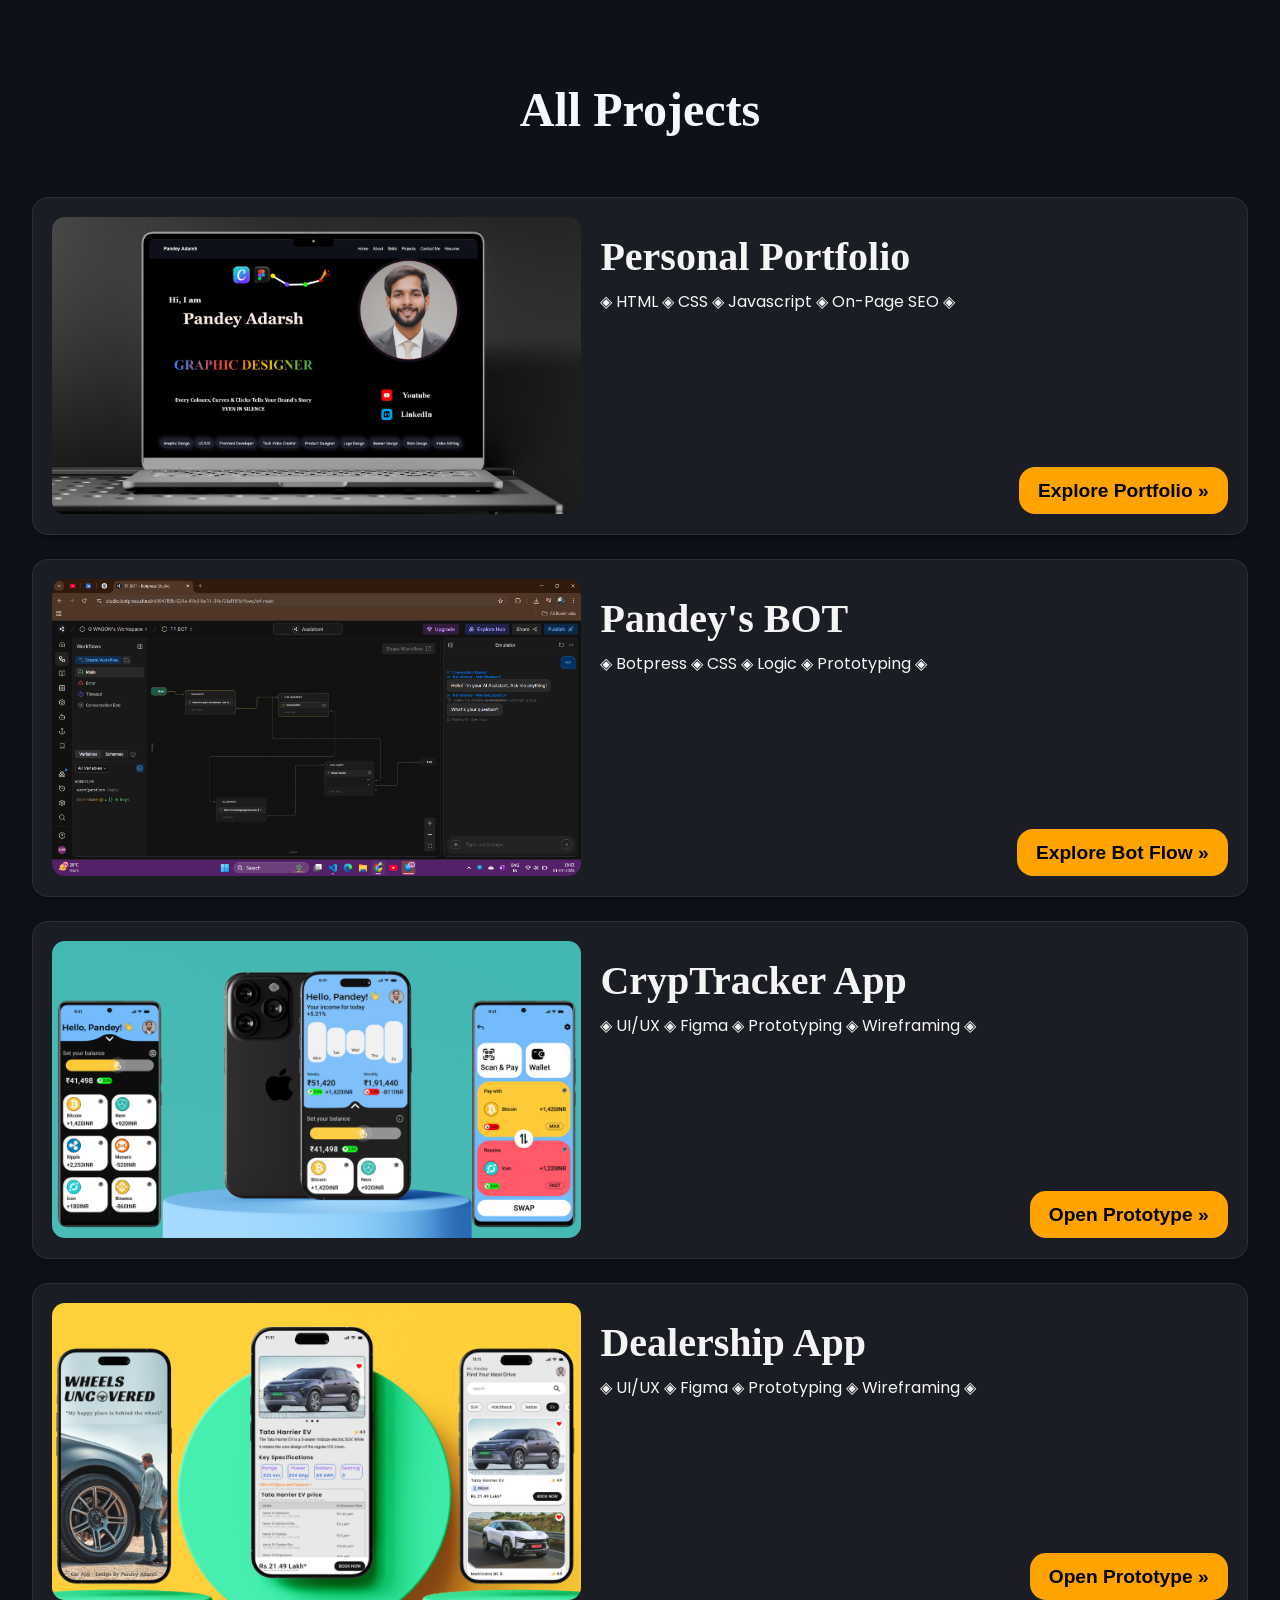
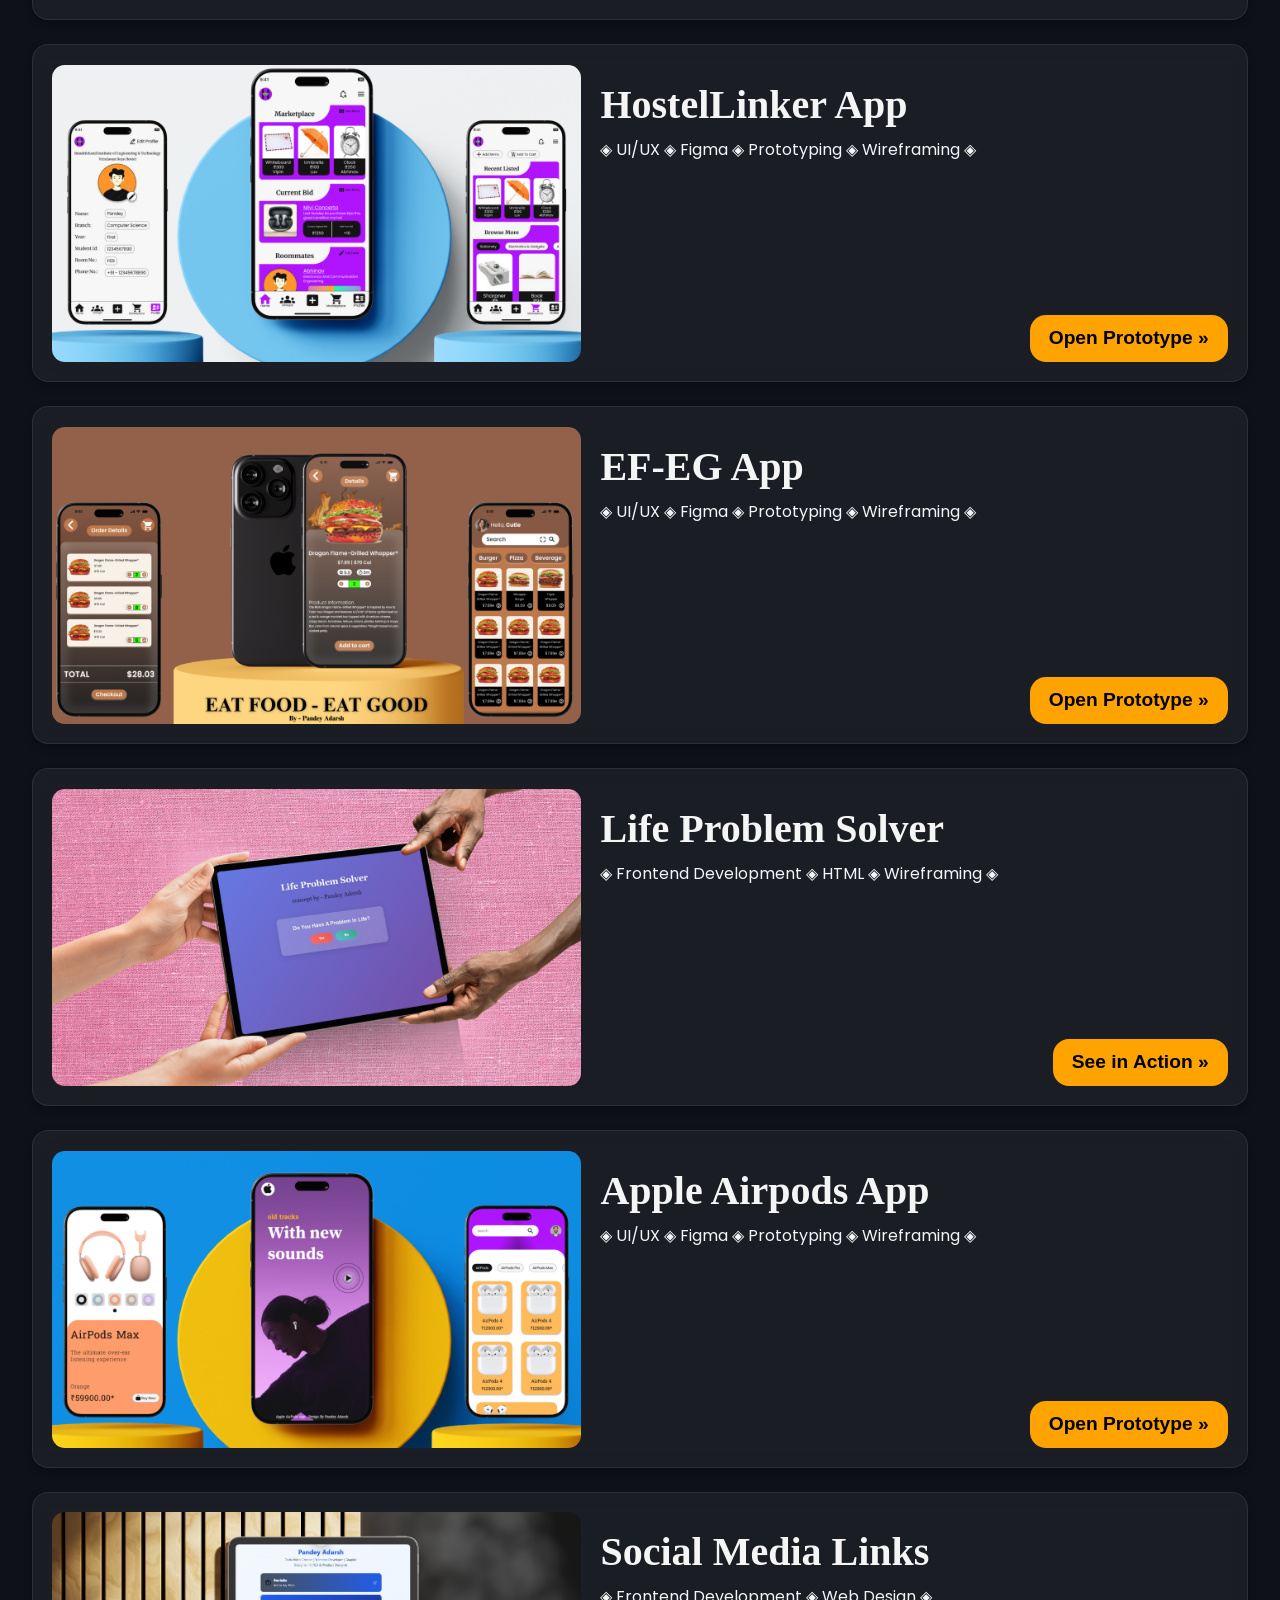
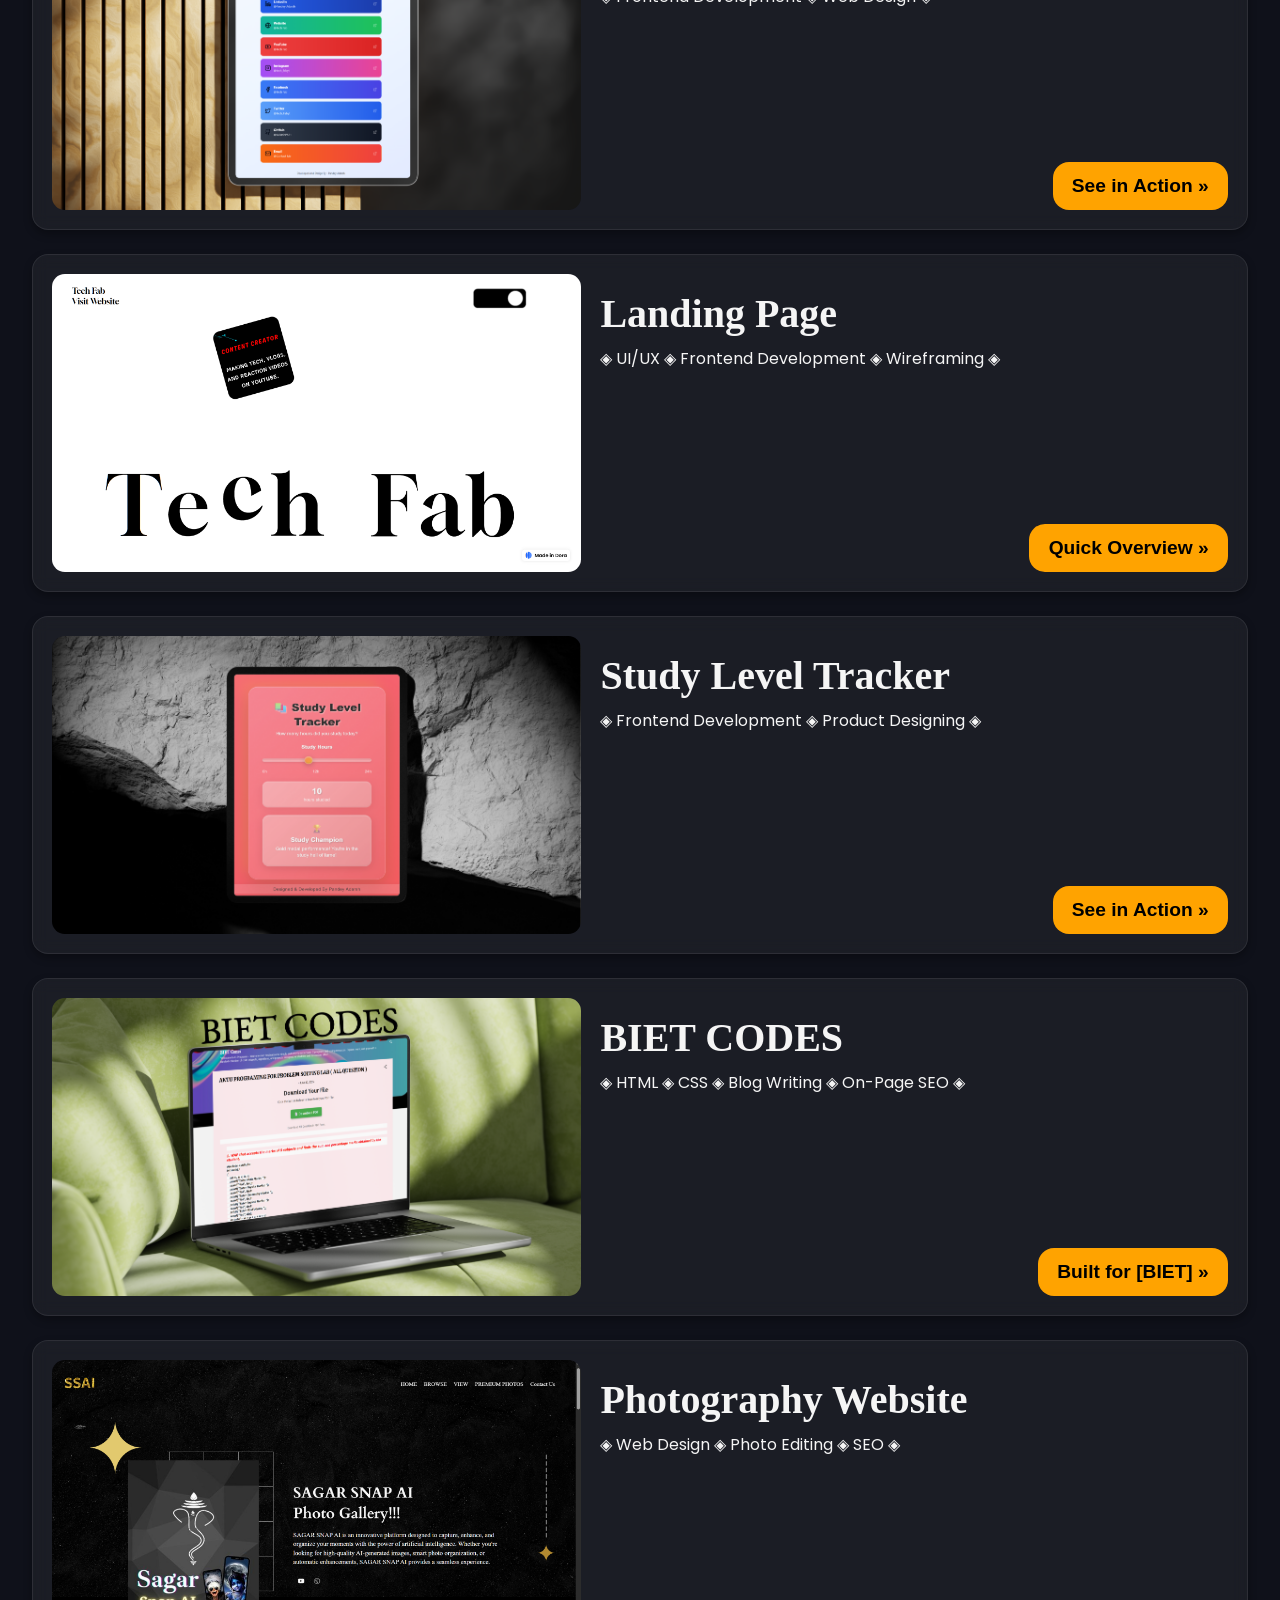
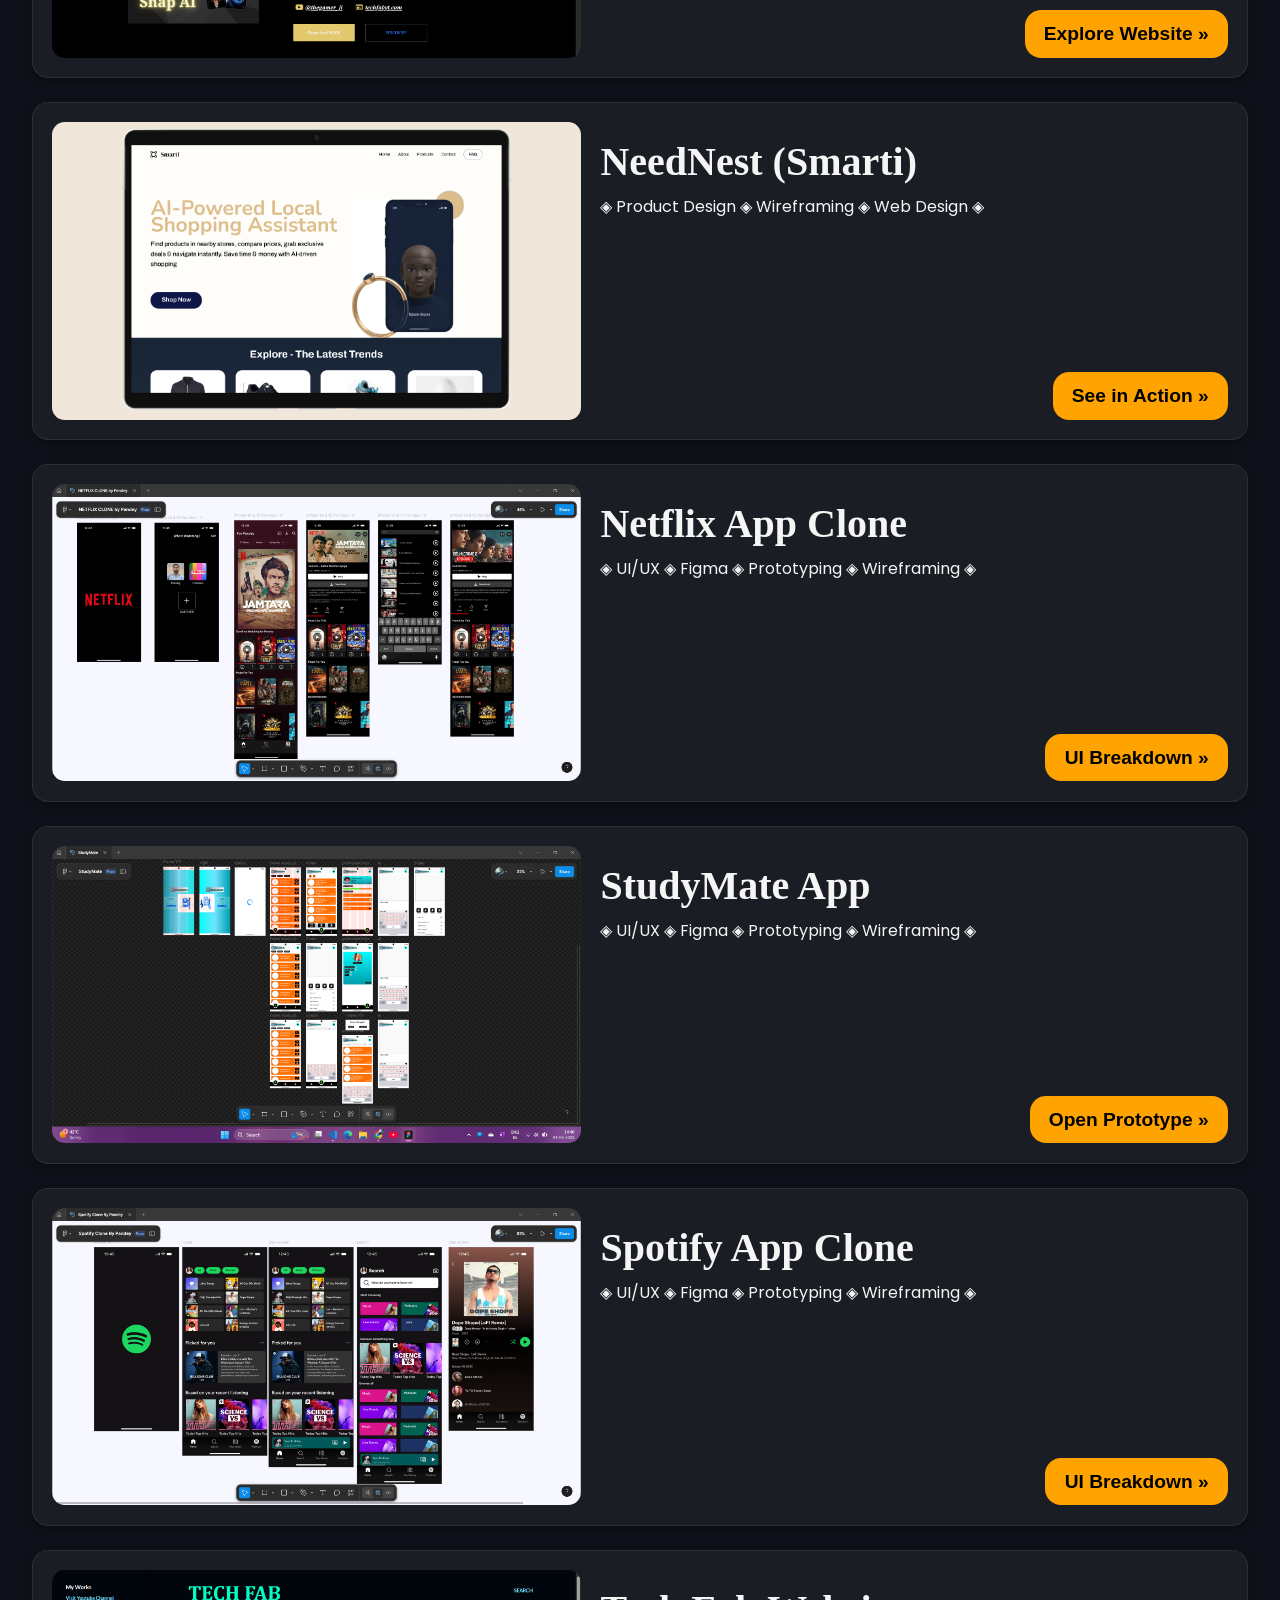
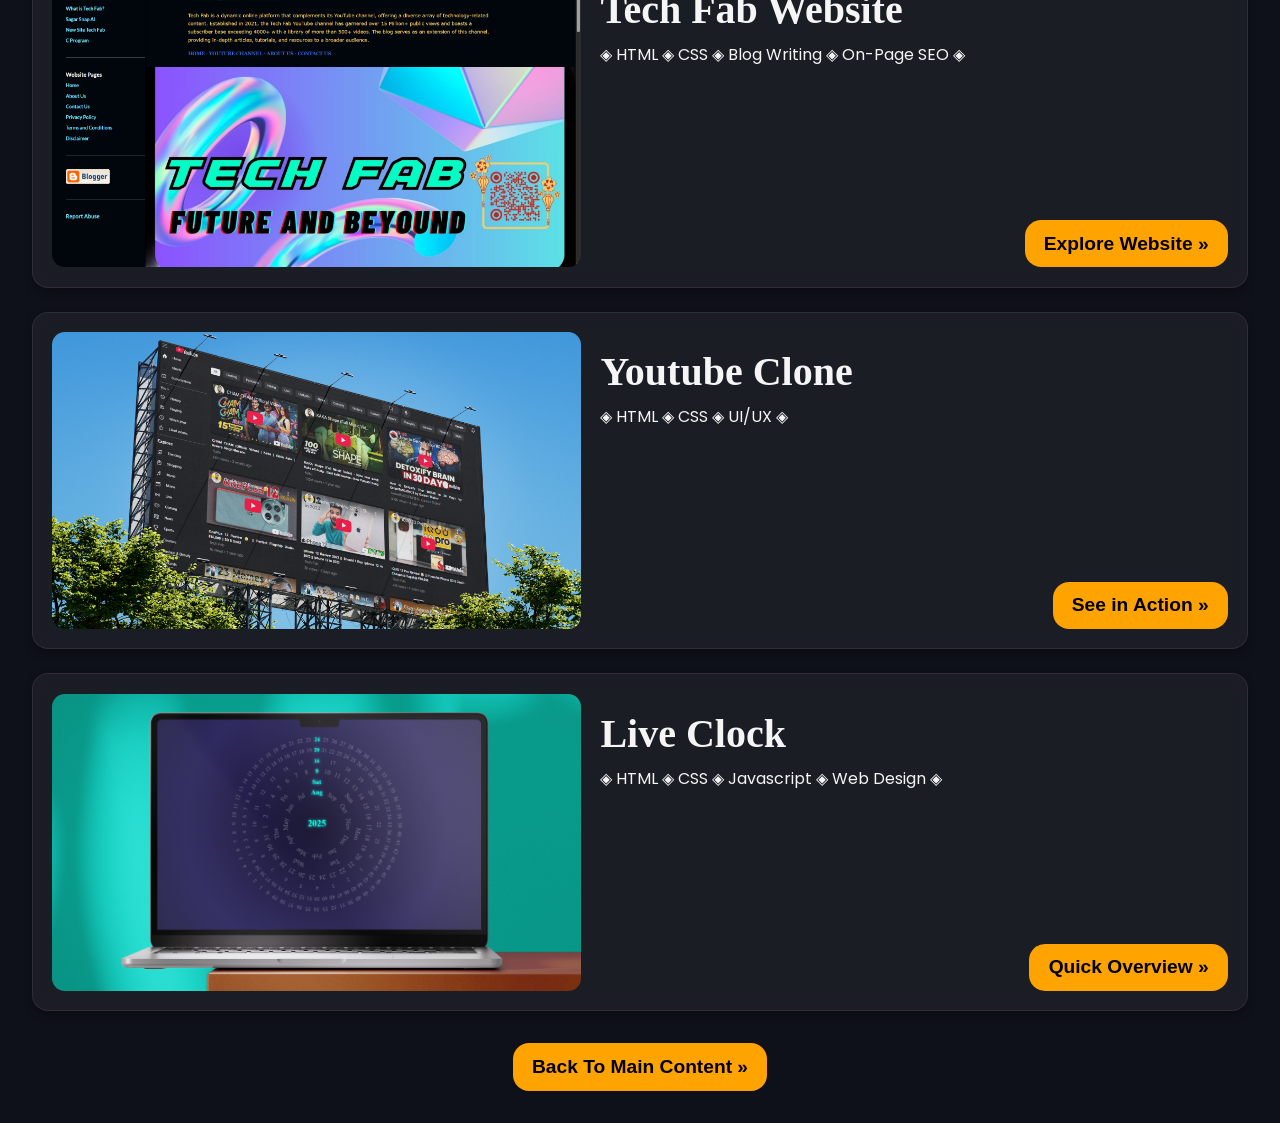
==== Project Page/index.html @ ff7e0d85 "Fix submodule and re-add Project Page as regular directory" ====
<!DOCTYPE html>
<html lang="en">
  <head>
    <meta charset="UTF-8" />
    <meta name="viewport" content="width=device-width, initial-scale=1.0" />
    <title>Pandey Adarsh / Projects</title>
    <link rel="stylesheet" href="style.css" />
    <link
      href="https://fonts.googleapis.com/css2?family=Poppins:wght@400;600&display=swap"
      rel="stylesheet"
    />
  </head>
  <body>
    <header>
          <h2>All Projects</h2>
    </header>

<!-- 
    <div class="card">
        <img src="project img\Portfolio Mockup.png" alt="Personal Portfolio" />
        <h3>Personal Portfolio</h3>
        <p>&#9672 HTML &#9672 CSS &#9672 Javascript &#9672 On-Page SEO &#9672</p>

        <div class="vmbtn">
              <a href="https://pandeyadarshyt.netlify.app/" target="_blank" rel="noopener noreferrer">
                         <button class="custom-button">Explore Portfolio &raquo;</button></a>

              <a href="https://github.com/AdarshP521/Pandey-Adarsh-Portfoilo" target="_blank" rel="noopener noreferrer">
                         <button class="custom-button">&lt;/&gt; GitHub</button></a>
              </div>
         </div>
      
            <div class="card">
        <img src="project img\bot press bot.png" alt="Pandey's BOT" />
        <h3>Pandey's BOT</h3>
          <p>&#9672  Botpress &#9672 CSS &#9672 Logic &#9672 Prototyping &#9672</p>

        <div class="vmbtn">
              <a href="https://cdn.botpress.cloud/webchat/v3.1/shareable.html?configUrl=https://files.bpcontent.cloud/2025/06/15/06/20250615065031-3O0KWX3Y.json" target="_blank" rel="noopener noreferrer">
                         <button class="custom-button">Explore Bot Flow &raquo;</button></a>

              <a href="https://techfabyt.blogspot.com/2025/08/pandeys-bot-over-past-few-weeks-i.html" target="_blank" rel="noopener noreferrer">
                         <button class="custom-button">&lt;/&gt; Images</button></a>
              </div>
         </div>
  </div> -->




            <div class="card">
        <img src="project img\Portfolio Mockup.png" alt="Personal Portfolio" />
        <div class="card-body">
          <div class="card-content">
            <h3>Personal Portfolio</h3>
        <p>&#9672 HTML &#9672 CSS &#9672 Javascript &#9672 On-Page SEO &#9672</p>
          </div>
           <a href="https://pandeyadarshyt.netlify.app/" target="_blank" rel="noopener noreferrer">
                         <button class="custom-button">Explore Portfolio &raquo;</button></a>

              <!-- <a href="https://github.com/AdarshP521/Pandey-Adarsh-Portfoilo" target="_blank" rel="noopener noreferrer">
                         <button class="custom-button">&lt;/&gt; GitHub</button></a> -->
        </div>
            
      </div>

      
            <div class="card">
       <img src="project img\bot press bot.png" alt="Pandey's BOT" />
        <div class="card-body">
          <div class="card-content">
            <h3>Pandey's BOT</h3>
          <p>&#9672  Botpress &#9672 CSS &#9672 Logic &#9672 Prototyping &#9672</p>
          </div>
              <a href="https://cdn.botpress.cloud/webchat/v3.1/shareable.html?configUrl=https://files.bpcontent.cloud/2025/06/15/06/20250615065031-3O0KWX3Y.json" target="_blank" rel="noopener noreferrer">
                         <button class="custom-button">Explore Bot Flow &raquo;</button></a>
<!-- 
              <a href="https://techfabyt.blogspot.com/2025/08/pandeys-bot-over-past-few-weeks-i.html" target="_blank" rel="noopener noreferrer">
                         <button class="custom-button">&lt;/&gt; Images</button></a> -->
        </div>
      </div>
      

      
            <div class="card">
        <img src="project img\crypto view tn.png" alt="CrypTracker App" />
        <div class="card-body">
          <div class="card-content">
            <h3>CrypTracker App</h3>
            <p>&#9672 UI/UX &#9672 Figma &#9672 Prototyping &#9672 Wireframing &#9672   </p>
          </div>
          <a href="https://www.figma.com/proto/EMYSPboYnyWF6nFekHNGyk/Cryptracker?node-id=0-1&t=E0zDh7manQwOvcEH-1" target="_blank" rel="noopener noreferrer"><button class="custom-button">Open Prototype &raquo;</button></a>
        </div>
            
      </div>

      
            <div class="card">
        <img src="project img\car tnmockups.png" alt="Dealership App" />
        <div class="card-body">
          <div class="card-content">
            <h3>Dealership App</h3>
            <p>&#9672 UI/UX &#9672 Figma &#9672 Prototyping &#9672 Wireframing &#9672   </p>
          </div>
          <a href="https://www.figma.com/proto/9ygJYar5jmxYgGdodwgwHU/CAR--Dealership-App?node-id=0-1&t=4zyKHYVWArebibsR-1" target="_blank" rel="noopener noreferrer"><button class="custom-button">Open Prototype &raquo;</button></a>
        </div>
      </div>
      

      
            <div class="card">
        <img src="project img\Hostellinker Thumbnail.png" alt="HostelLinker App" />
        <div class="card-body">
          <div class="card-content">
            <h3>HostelLinker App</h3>
            <p>&#9672 UI/UX &#9672 Figma &#9672 Prototyping &#9672 Wireframing &#9672   </p>
          </div>
          <a href="https://www.figma.com/proto/6Py8BJjxfTSeRh9YBCV81I/Hostel_Linker?node-id=0-1&t=rs5BavaORCDECsXO-1" target="_blank" rel="noopener noreferrer"><button class="custom-button">Open Prototype &raquo;</button></a>
        </div>
      </div>

    </div>
  </div>



      <div class="card">
        <img src="project img\EF-EG tn.png" alt="EF-EG App" />
        <div class="card-body">
          <div class="card-content">
            <h3>EF-EG App</h3>
            <p>&#9672 UI/UX &#9672 Figma &#9672 Prototyping &#9672 Wireframing &#9672   </p>
          </div>
          <a href="https://www.figma.com/proto/li8q84n1tM2N0snRmnVqqI/EF-EG?node-id=0-1&t=1UvGoYsR21yHoT6X-1" target="_blank" rel="noopener noreferrer"><button class="custom-button">Open Prototype &raquo;</button></a>
        </div>
      </div>

            <div class="card">
        <img src="project img\life problem solver tn.png" alt="HostelLinker App" />
        <div class="card-body">
          <div class="card-content">
            <h3>Life Problem Solver</h3>
            <p>&#9672  Frontend Development &#9672 HTML &#9672 Wireframing &#9672   </p>
          </div>
          <a href="https://lifeproblemsolver.netlify.app/" target="_blank" rel="noopener noreferrer"><button class="custom-button">See in Action &raquo;</button></a>
        </div>
      </div>

            <div class="card">
        <img src="project img\airpods app.png" alt="Apple Airpods App" />
        <div class="card-body">
          <div class="card-content">
            <h3>Apple Airpods App</h3>
            <p>&#9672 UI/UX &#9672 Figma &#9672 Prototyping &#9672 Wireframing &#9672   </p>
          </div>
          <a href="https://www.figma.com/proto/EsMKTOGaojnapNDV4RIHEN/Apple-AirPods-App?node-id=0-1&t=6AWYjY0XNQdznSo3-1" target="_blank" rel="noopener noreferrer"><button class="custom-button">Open Prototype &raquo;</button></a>
        </div>
      </div>
      
    </div>
  </div> 



                  <div class="card">
        <img src="project img\01 Free Ipad Pro Mockup On Wood.png" alt="Personal links loveable" />
        <div class="card-body">
          <div class="card-content">
            <h3>Social Media Links</h3>
            <p>&#9672 Frontend Development &#9672 Web Design &#9672   </p>
          </div>
          <a href="https://pandey-adarsh.lovable.app/" target="_blank" rel="noopener noreferrer"><button class="custom-button">See in Action &raquo;</button></a>
        </div>
      </div>

            <div class="card">
        <img src="project img\Screenshot 2025-06-07 143720.png" alt="Landing Page" />
        <div class="card-body">
          <div class="card-content">
            <h3>Landing Page </h3>
            <p>&#9672 UI/UX &#9672 Frontend Development &#9672 Wireframing &#9672    </p>
          </div>
          <a href="https://techfabyt.dora.run/" target="_blank" rel="noopener noreferrer"><button class="custom-button">Quick Overview &raquo;</button></a>
        </div>
      </div>

                  <div class="card">
        <img src="project img\01 Ipad Pro Mockup On Rock.png" alt="Study Tracker" />
        <div class="card-body">
          <div class="card-content">
            <h3>Study Level Tracker</h3>
            <p> &#9672 Frontend Development &#9672 Product Designing &#9672   </p>
          </div>
          <a href="https://studymeter24.netlify.app/" target="_blank" rel="noopener noreferrer"><button class="custom-button">See in Action &raquo;</button></a>
        </div>
      </div>




                  <div class="card">
        <img src="project img\biet codes.png" alt="BIET CODES" />
        <div class="card-body">
          <div class="card-content">
            <h3>BIET CODES</h3>
            <p>&#9672 HTML &#9672 CSS &#9672 Blog Writing &#9672 On-Page SEO &#9672   </p>
          </div>
          <a href="https://bietcodes.blogspot.com/" target="_blank" rel="noopener noreferrer"><button class="custom-button">Built for [BIET] &raquo;</button></a>
        </div>
      </div>

            <div class="card">
        <img src="project img\Screenshot 2025-06-07 143828.png" alt="Photography Website" />
        <div class="card-body">
          <div class="card-content">
            <h3>Photography Website</h3>
            <p>&#9672 Web Design &#9672 Photo Editing    &#9672    SEO &#9672    </p>
          </div>
          <a href="https://sagarsnapai.renderforestsites.com/" target="_blank" rel="noopener noreferrer"><button class="custom-button">Explore Website &raquo;</button></a>
        </div>
      </div>

            <div class="card">
        <img src="project img\smarti.png" alt="NeedNest (Smarti)" />
        <div class="card-body">
          <div class="card-content">
            <h3>NeedNest (Smarti)</h3>
            <p> &#9672 Product Design &#9672 Wireframing   &#9672 Web Design &#9672   </p>
          </div>
          <a href="https://www.figma.com/proto/doaG7Tx7ZRwCbGR6wPPihJ/NeedNest--Smarti-?node-id=0-1&t=9B0mIcy85Blhho9U-1" target="_blank" rel="noopener noreferrer"><button class="custom-button">See in Action &raquo;</button></a>
        </div>
      </div>
    </div>
  </div>

  



      <div class="card">
        <img src="project img\Screenshot 2025-06-07 145409.png" alt="Netflix App Clone" />
        <div class="card-body">
          <div class="card-content">
            <h3>Netflix App Clone</h3>
            <p>&#9672 UI/UX &#9672 Figma &#9672 Prototyping &#9672 Wireframing &#9672   </p>
          </div>
          <a href="https://www.figma.com/design/6CmNZXSEmEyfw7QOl5Ba9U/NETFLIX-CLONE-by-Pandey?node-id=0-1&t=PDTZ0WGcoKSgN1on-1" target="_blank" rel="noopener noreferrer">
            <button class="custom-button">UI Breakdown &raquo;</button>
          </a>
        </div>
      </div>

      <div class="card">
        <img src="project img\Screenshot 2025-06-07 144646.png" alt="StudyMate App" />
        <div class="card-body">
          <div class="card-content">
            <h3>StudyMate App</h3>
            <p>&#9672 UI/UX &#9672 Figma &#9672 Prototyping &#9672 Wireframing &#9672   </p>
          </div>
          <a href="https://www.figma.com/proto/esZHuTiBvr6Hyw6vY21KVl/StudyMate?node-id=0-1&t=TBPtvBn14HZqRjsD-1" target="_blank" rel="noopener noreferrer"><button class="custom-button">Open Prototype &raquo;</button></a>
        </div>
      </div>

            <div class="card">
        <img src="project img\Screenshot 2025-06-07 145259.png" alt="Spotify App Clone" />
        <div class="card-body">
          <div class="card-content">
            <h3>Spotify App Clone</h3>
            <p>&#9672 UI/UX &#9672 Figma &#9672 Prototyping &#9672 Wireframing &#9672   </p>
          </div>
          <a href="https://www.figma.com/design/i1PTOcVn4hpHsi6IqPKtrx/Spotify-Clone-By-Pandey?node-id=0-1&t=bfsyvyQpTxoDVtRB-1" target="_blank" rel="noopener noreferrer"><button class="custom-button">UI Breakdown &raquo;</button></a>
        </div>
      </div>
    </div>

    
  



            <div class="card">
        <img src="project img\Screenshot 2025-06-07 143626.png" alt="Tech Fab Website" />
        <div class="card-body">
          <div class="card-content">
            <h3>Tech Fab Website</h3>
            <p>&#9672 HTML &#9672 CSS &#9672 Blog Writing &#9672 On-Page SEO &#9672 </p>
          </div>
          <a href="https://techfabyt.blogspot.com/" target="_blank" rel="noopener noreferrer">
            <button class="custom-button">Explore Website &raquo;</button>
          </a>
        </div>
      </div>

      <div class="card">
        <img src="project img\yt clone mockup.png" alt="Youtube CLone" />
        <div class="card-body">
          <div class="card-content">
            <h3>Youtube Clone</h3>
            <p>&#9672 HTML &#9672 CSS &#9672 UI/UX &#9672</p>
          </div>
          <a href="https://adarshp521.github.io/Youtube-Clone-by-Pandey/" target="_blank" rel="noopener noreferrer"><button class="custom-button">See in Action &raquo;</button></a>
        </div>
      </div>

            <div class="card">
        <img src="project img\clock mockup.png" alt="Live Clock" />
        <div class="card-body">
          <div class="card-content">
            <h3>Live Clock</h3>
            <p>&#9672 HTML &#9672 CSS &#9672 Javascript &#9672 Web Design &#9672</p>
          </div>
          <a href="https://adarshp521.github.io/Circular-Clock/" target="_blank" rel="noopener noreferrer"><button class="custom-button">Quick Overview &raquo;</button></a>
        </div>
      </div>
    </div>
  


<div class="projects-btn">
  <a href="Pandey-Adarsh-Portfoilo\index.html" rel="noopener noreferrer">
            <button class="custom-button">Back To Main Content &raquo;</button></a>
</div>

</body>
</html>
---- Project Page/style.css ----
body {
  font-family: "Poppins", sans-serif;
  background-color: #0f111a;
  color: #f5f5f5;
  line-height: 1.6;
  margin: 0;
  padding: 2rem;
}

header {
  text-align: center;
  margin-bottom: 3rem;
}

header h2 {
  font-weight: 600;
  font-size: 3rem;
  margin-bottom: 1.5rem;
  color: #f7f7ff;
  font-family: Georgia, 'Times New Roman', Times, serif;
  position: relative;
  display: flex;
  justify-content: center;
}

header h2::after {
    content: '';
    position: absolute;
    width: 0;
    height: 5px;
    bottom: -0.001rem;
    background-color: #6765e0;
    transition: width 0.5s ease;
  }

header h2:hover::after {
    width: 25%;
} 

.project-grid {
  max-width: 1200px; /* Adjust this to control the max width of your content */
  margin: 0 auto; /* This will center the grid */
}

   .card {
    display: flex; 
    flex-direction: row; 
    /* Make cards take up the full width */
    flex: 1 1 100%;
    max-width: 100%; 
    box-sizing: border-box;
    margin: 0;
    margin-bottom: 1.5rem;
    background: #ffffff0d;
    backdrop-filter: blur(8px);
    padding: 1.2rem;
    border-radius: 1rem;
    border: 1px solid #ffffff14;
    box-shadow: 0 4px 8px #0000004d;
    transition: transform 0.3s ease, box-shadow 0.3s ease;
  }

  .card-body {
    display: flex;
    flex-direction: column;
    justify-content: space-between;
    flex-grow: 1;
    padding-left: 1.2rem;
  }

    .card h3{

    margin-top: 0.5rem;
    margin-bottom: 0.5rem;
    font-size: 2.5rem;  
    font-family: Georgia, 'Times New Roman', Times, serif; 
  }

  .card p {
    margin-bottom: 1rem;
     margin-top: -0.5rem;
  }

    .card img {
    width: 45%; 
    height: auto;
    border-radius: 0.8rem;
  }

    .card video {
    width: 100%; 
    height: auto;
    border-radius: 0.8rem;
  } 
  

    .card:hover {
    border: 1px solid #6765e0;
    box-shadow: 0 10px 15px #6765e0;
        transform: translateY(-6px);
    border: 1px solid #6765e0;
    box-shadow: 0 10px 15px #6765e0;
  }

  .card-body a {
    align-self: flex-end;
    margin-top: auto;
  }

  .custom-button {
  background-color: #ffa300; /* Button background color */
  color: #000000; /* Text color */
  border: none;
  padding: 0.8rem 1.2rem;
  font-size: 1.2rem;
  font-weight: bold;
  border-radius: 1rem;
  cursor:pointer;
  transition: all 0.3s ease;
  position: relative;
  overflow: hidden;
  z-index: 10;



}

.custom-button::before {
  content: "";
  position: absolute;
  top: 50%;
  left: 50%;
  width: 300%;
  height: 300%;
  background-color: #00fe9b;
  transition: all 0.3s ease;
  border-radius: 50%;
  z-index: -1;
  transform: translate(-50%, -50%) scale(0);
}

.custom-button:hover::before {
  transform: translate(-50%, -50%) scale(1);
  opacity: 0.9;
}

.custom-button:hover {
  box-shadow: 0 15px 20px rgba(0, 0, 0, 0.4);
  transform: translateY(-5px);
  color: #1a1a2e;
}

/* Effect of waves under pressure */
.custom-button:active::after {
  content: "";
  position: absolute;
  top: 50%;
  left: 50%;
  width: 100%;
  height: 100%;
  background: rgba(255, 255, 255, 0.2);
  border-radius: 50%;
  transform: translate(-50%, -50%) scale(0);
  animation: ripple 0.6s ease-out;
  z-index: -1;
}

@keyframes ripple {
  to {
    transform: translate(-50%, -50%) scale(4);
    opacity: 0;
  }
}

/* Animated text glow effect */
.custom-button::after {
  content: "";
  position: absolute;
  top: 0;
  left: -75%;
  width: 50%;
  height: 100%;
  background: linear-gradient(
    120deg,
    #ffffff00 0%,
    #ffffff 50%,
    #ffffff00 100%
  );
  transform: skewX(-25deg);
  transition: all 0.3s ease;
}

.custom-button:hover::after {
  left: 100%;
  transition: all 0.5s ease;
}

.projects-btn {
  text-align: center;
  margin-top: 2rem;
}



@media (max-width: 768px) {
  body {
    padding: 1rem;
  }
  header h1 {
    font-size: 2.5rem;
  }
}
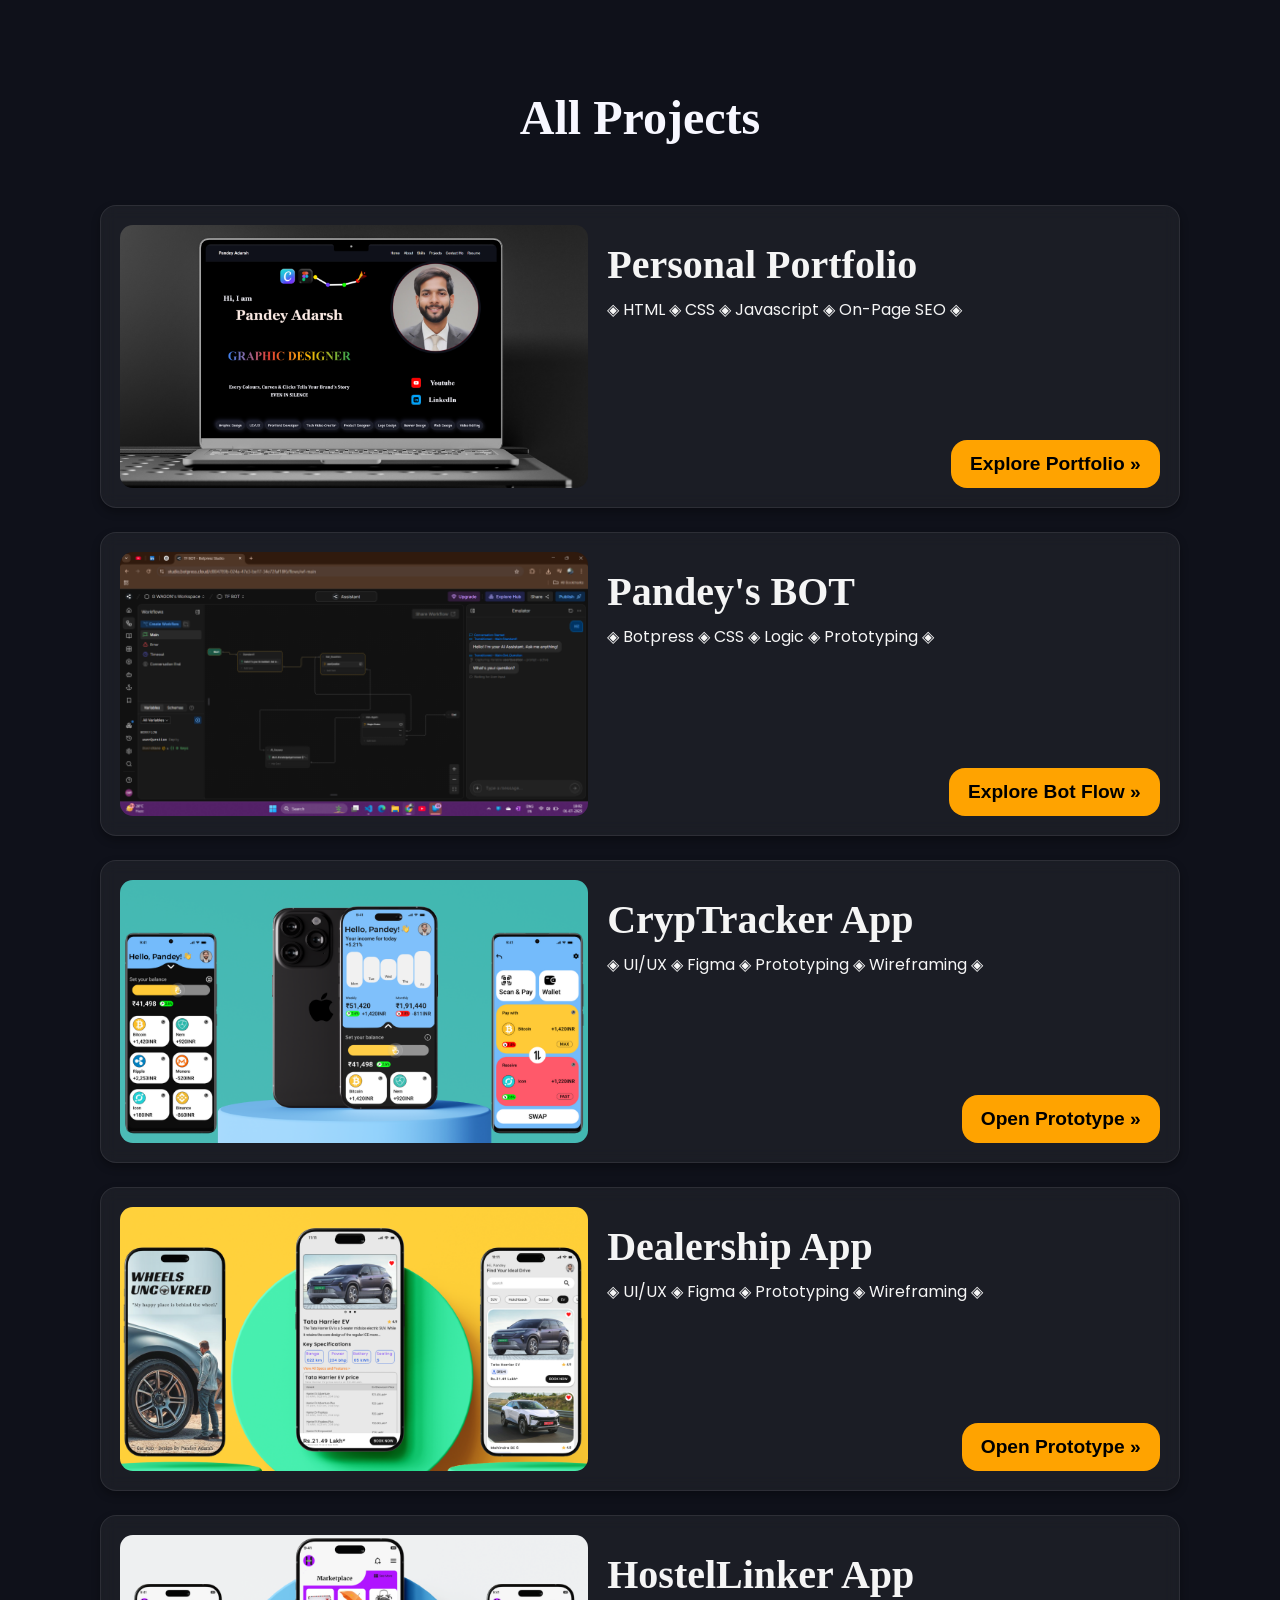
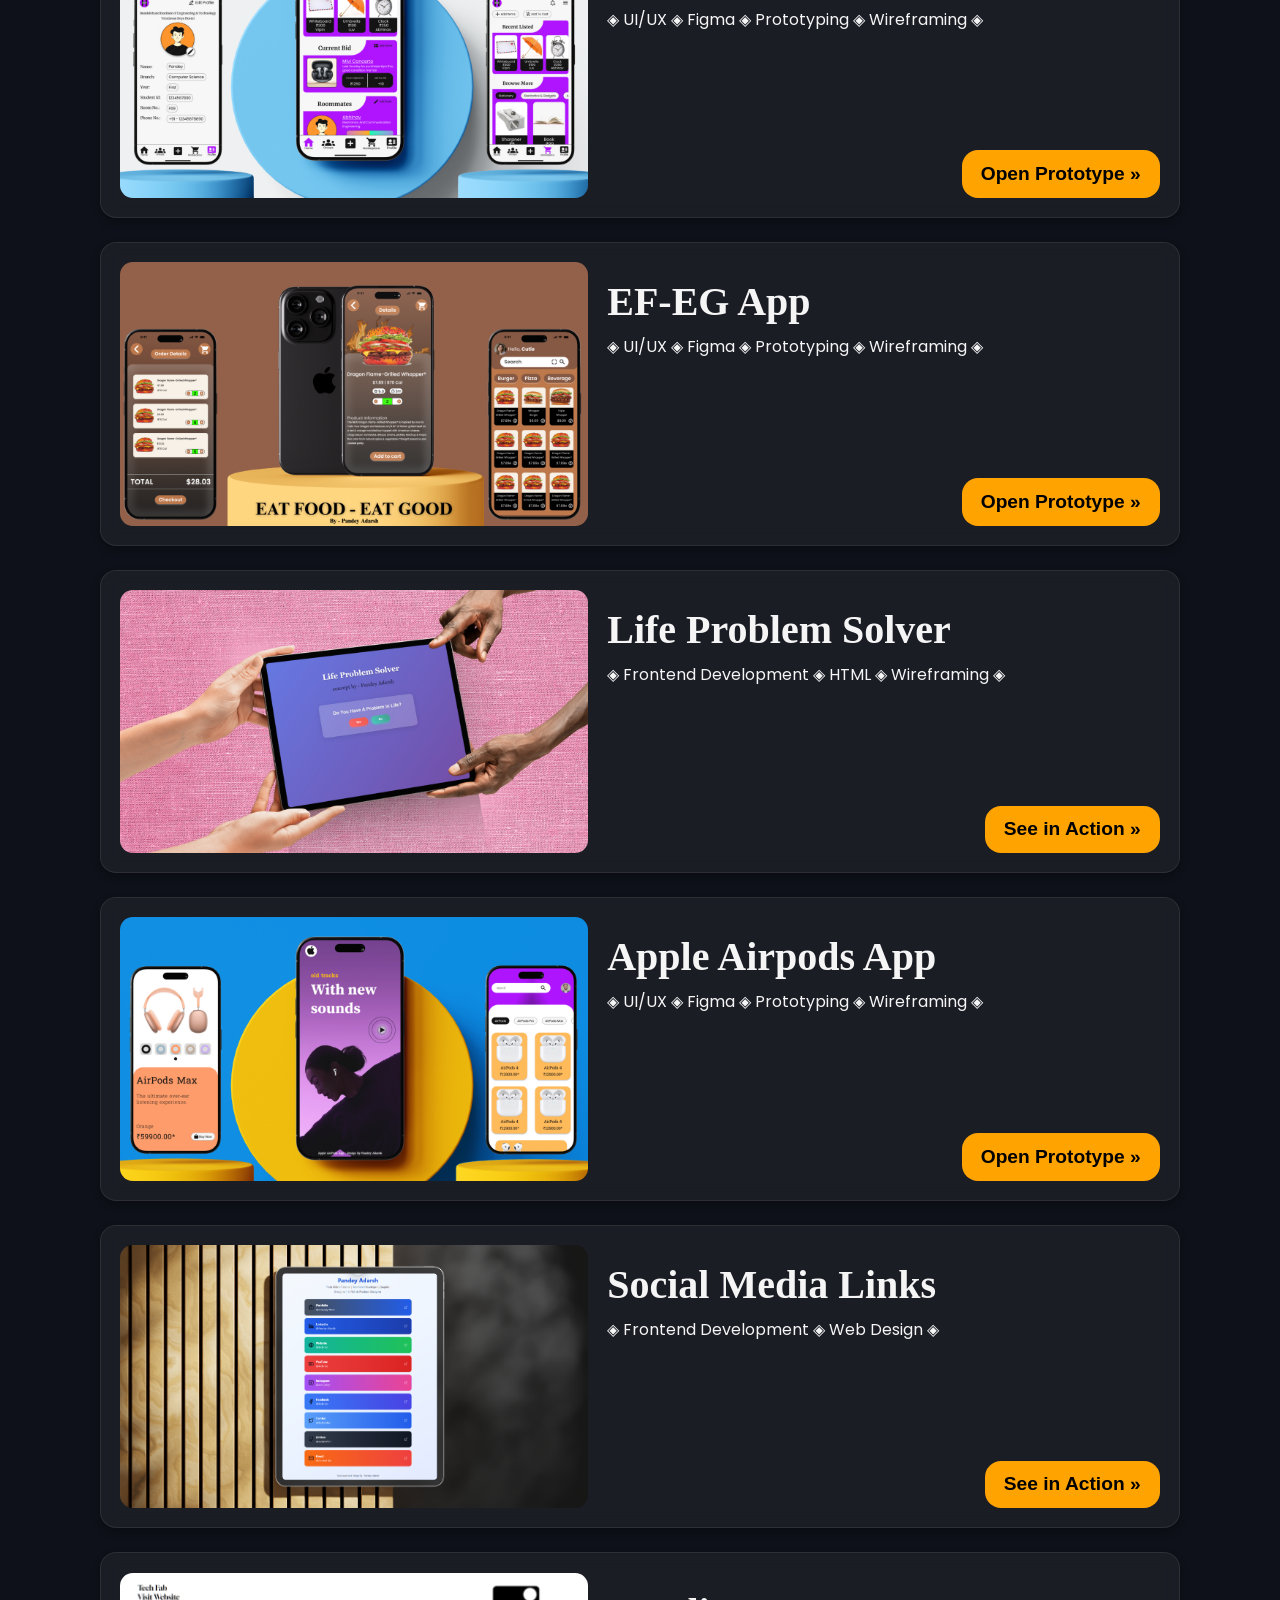
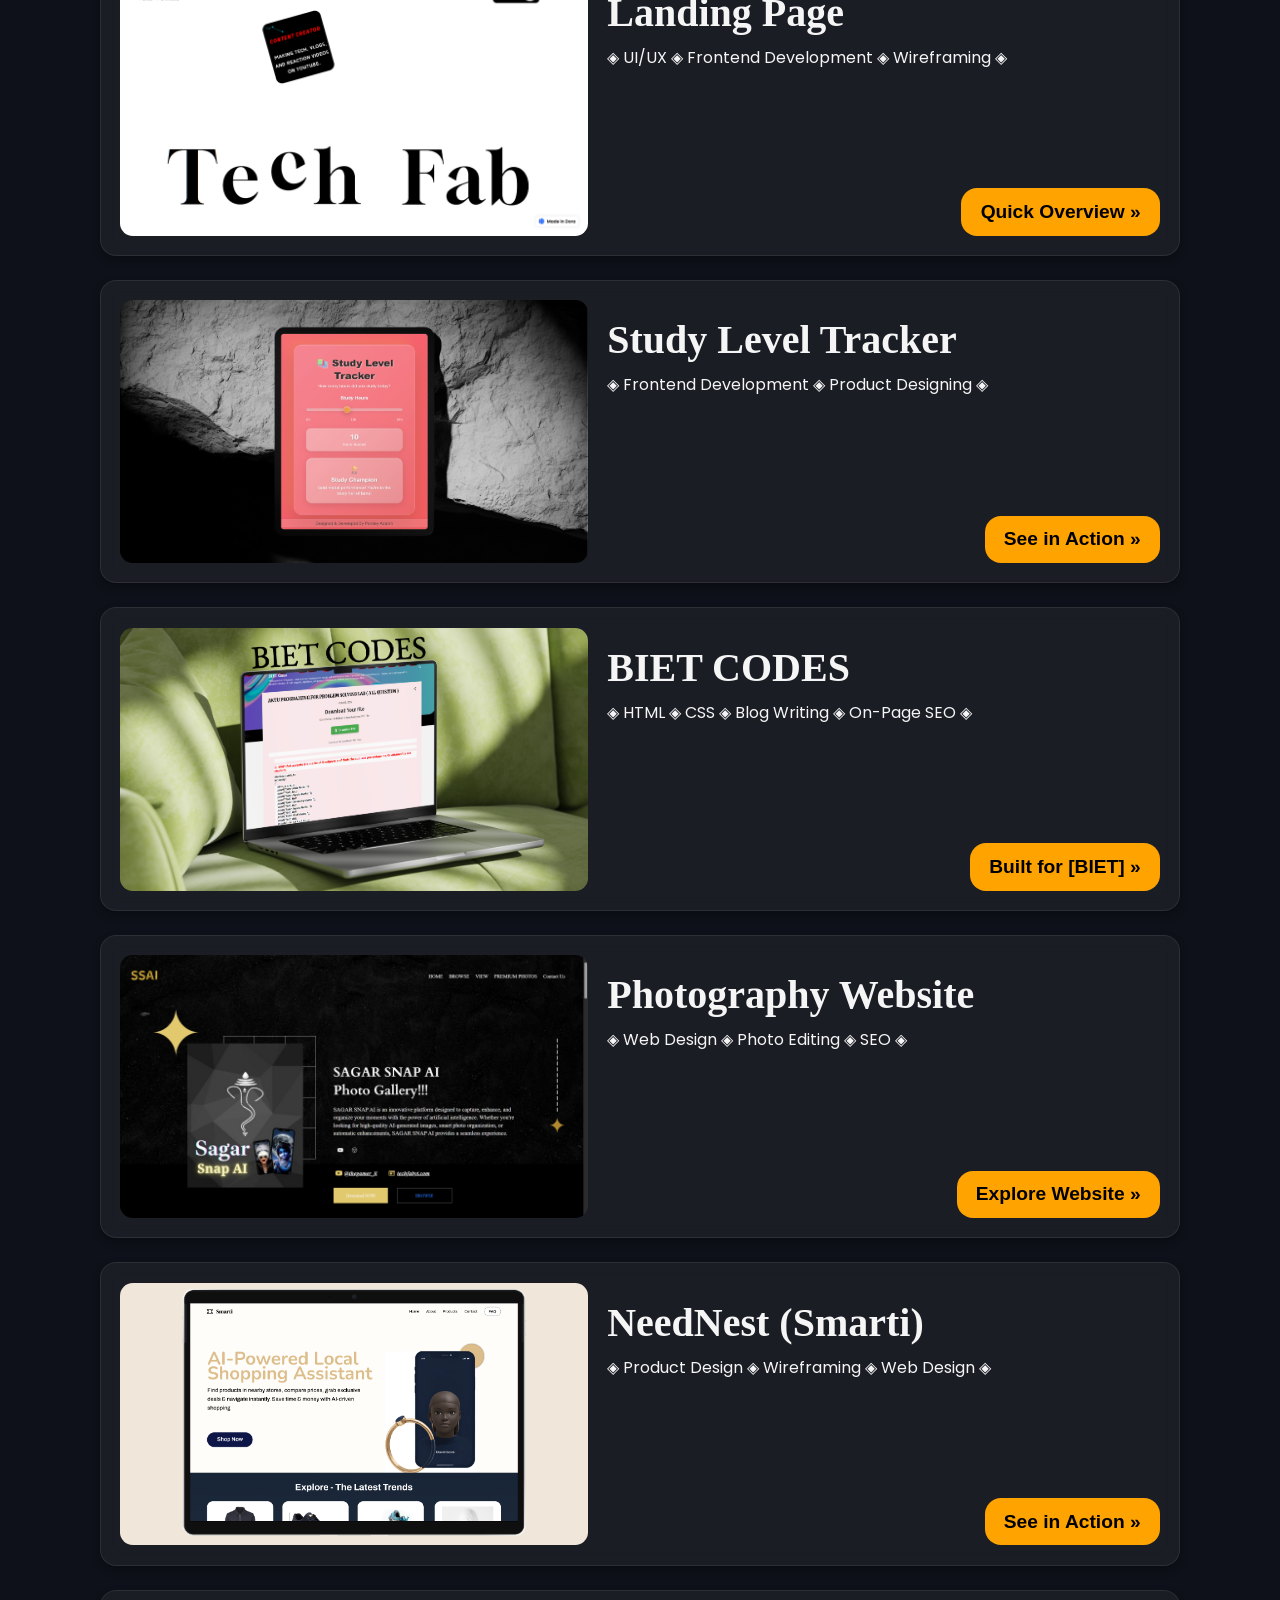
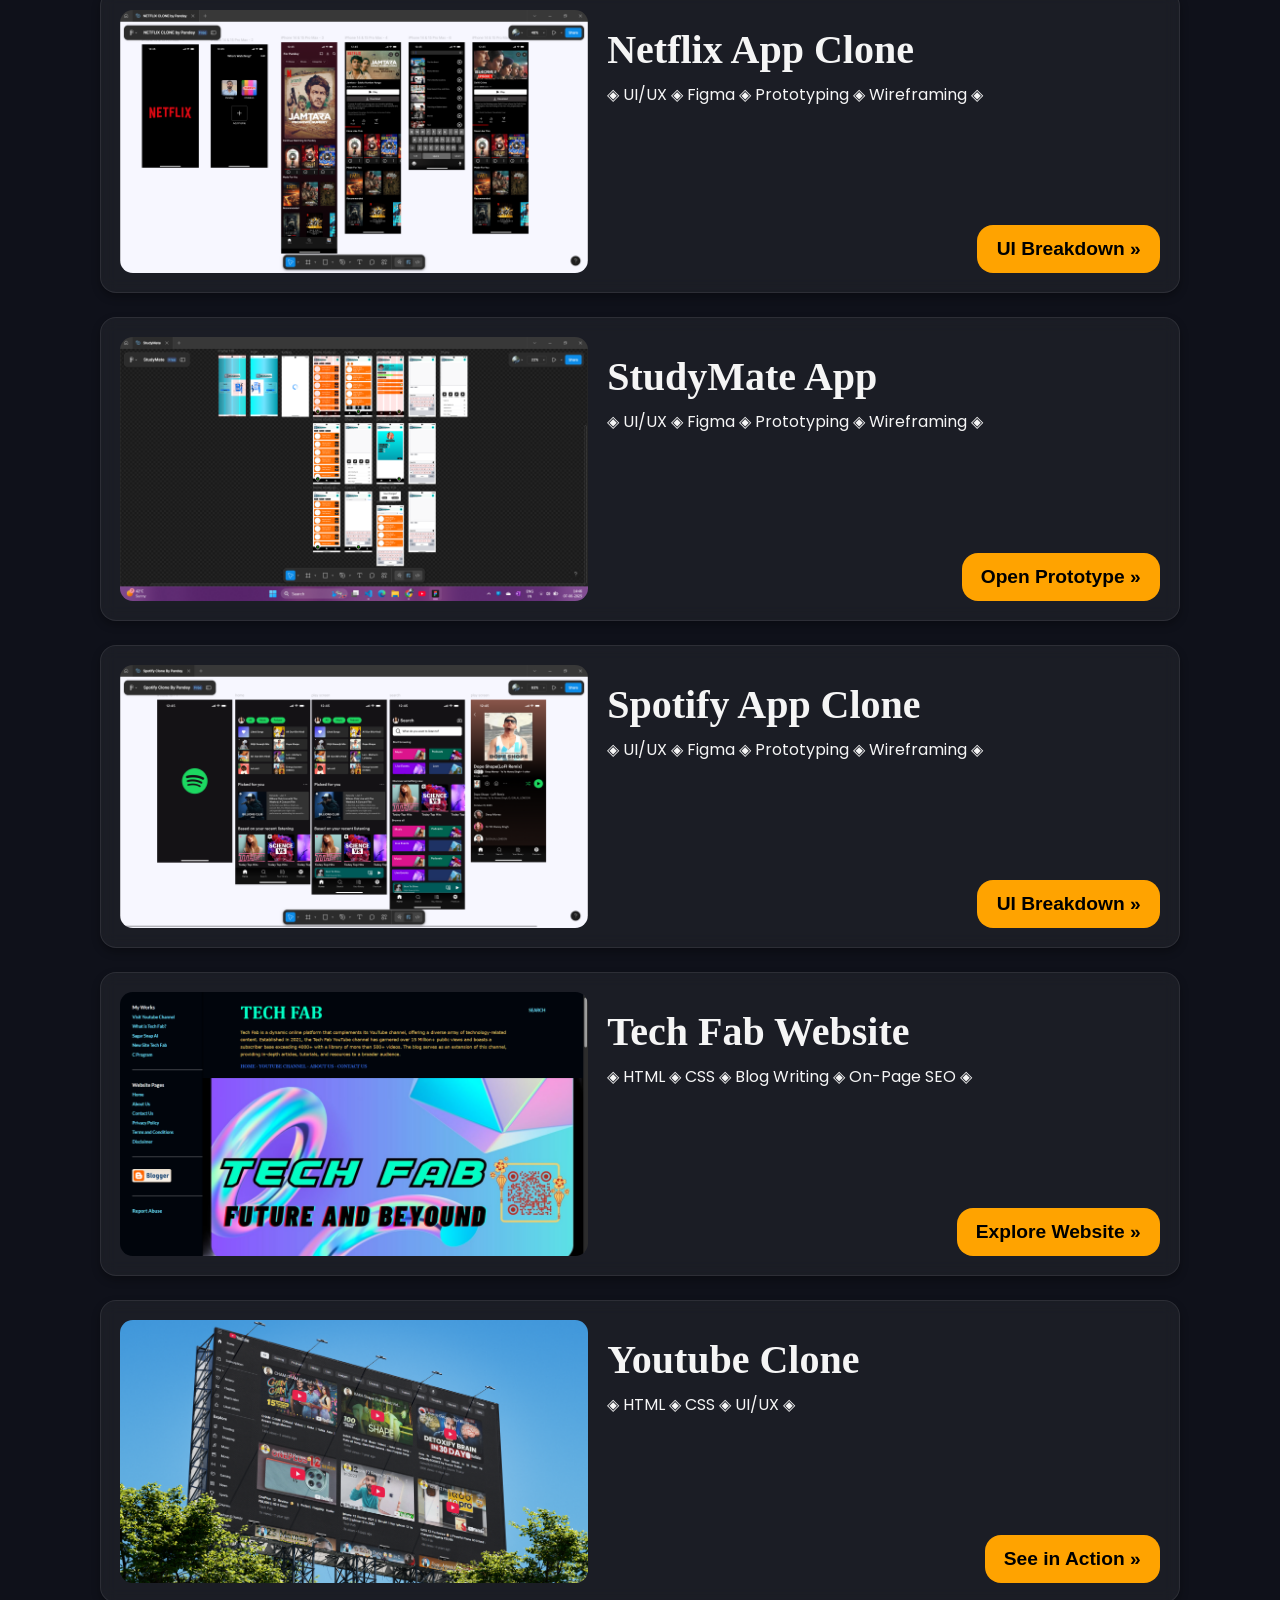
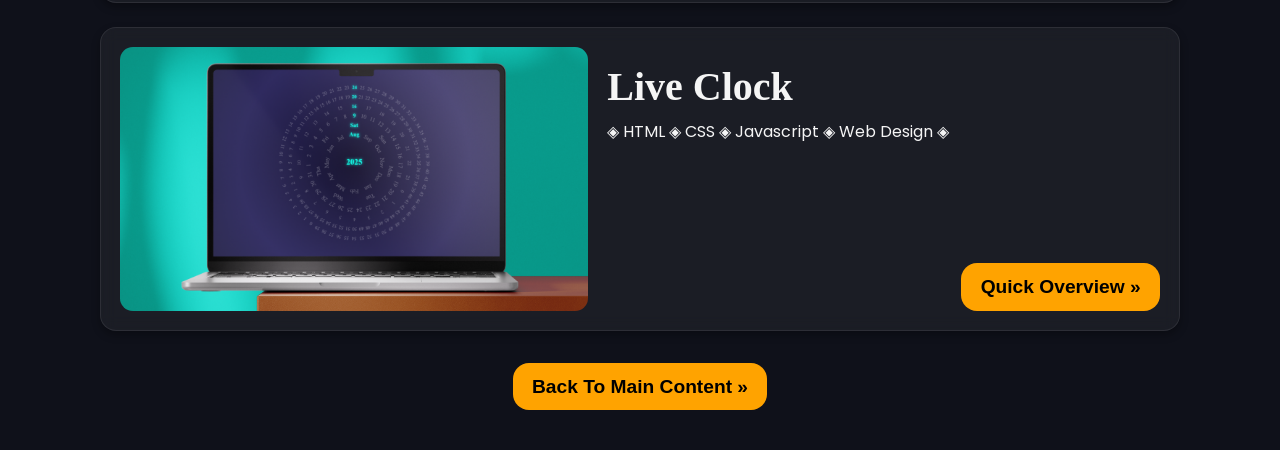
==== commit 06c12d14: "added new designs & animi.." ====
--- a/Project Page/index.html
+++ b/Project Page/index.html
@@ -315,9 +315,48 @@
     </div>
   
 
+        <!-- sih projects  -->
+    <!-- 
+    <div class="sih">
+      <h2>Smart India Hackathon <img src="sih\GG 2025.png" alt=""></h2>
+    </div>
+
+    <div class="projects1">
+
+
+      <div class="card">
+        <img src="sih\Smart Curriculum Activity & Attendance App TN.png" alt="Tech Fab Website" />
+        <h3>PS-25011 App</h3>
+        <p>&#9672 UI/UX &#9672 Figma &#9672 Prototyping &#9672 Wireframing &#9672</p>
+        <a href="https://www.figma.com/proto/npoGENRyFspRVqVUTAJcGd/%C2%A9VISION-SIH-2025?node-id=0-1&p=f&viewport=624%2C442%2C0.19&t=Gf6u7Mk7uHqd3Zm0-0&scaling=scale-down&content-scaling=fixed&starting-point-node-id=1%3A461&show-proto-sidebar=1"
+          target="_blank" rel="noopener noreferrer">
+          <button class="custom-button">Open Prototype &raquo;</button>
+        </a>
+      </div>
+
+      <div class="card">
+        <img src="sih\tech_used.png" alt="Youtube CLone" />
+        <h3>Technology Used</h3>
+        <p>&#9672 Wireframing &#9672 Graphic Design &#9672</p>
+        <a href="https://sih.gov.in/uploads/template/SIH2025-VisionBIET20250929191513.pdf" target="_blank"
+          rel="noopener noreferrer">
+          <button class="custom-button">View Full PPT &raquo;</button></a>
+      </div>
+
+      <div class="card">
+        <img src="sih\Sih Attabdence screen.png" alt="Live Clock" />
+        <h3>Live Attandence Screen</h3>
+        <p>&#9672 HTML &#9672 CSS &#9672 Javascript &#9672 Web Design &#9672</p>
+        <a href="https://visionas.netlify.app/" target="_blank" rel="noopener noreferrer">
+          <button class="custom-button">See in Action &raquo;</button></a>
+      </div>
+    </div> -->
+
+    
+
 
 <div class="projects-btn">
-  <a href="Pandey-Adarsh-Portfoilo\index.html" rel="noopener noreferrer">
+  <a href="../index.html" rel="noopener noreferrer">
             <button class="custom-button">Back To Main Content &raquo;</button></a>
 </div>
 
--- a/Project Page/style.css
+++ b/Project Page/style.css
@@ -5,6 +5,10 @@
   line-height: 1.6;
   margin: 0;
   padding: 2rem;
+   padding-top: 40px;
+ padding-bottom: 40px;
+ padding-left: 100px;
+ padding-right: 100px;
 }
 
 header {
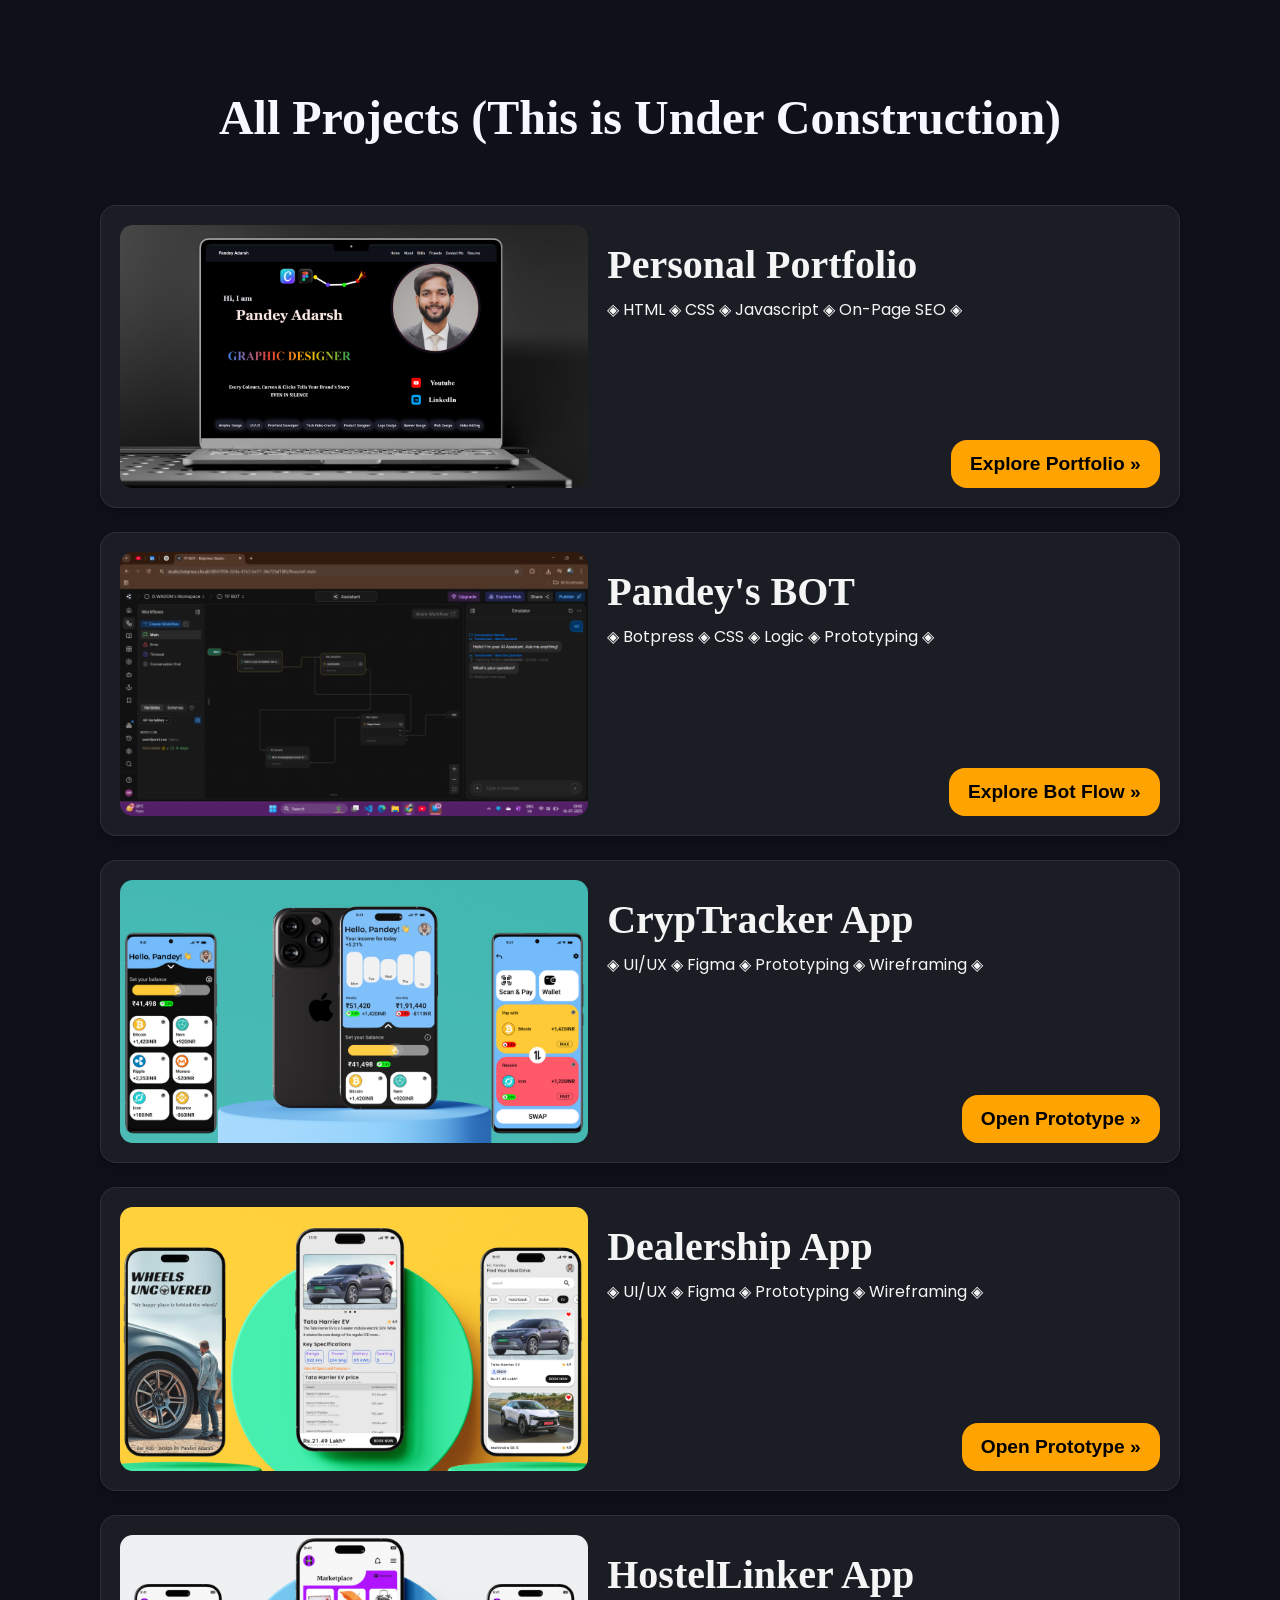
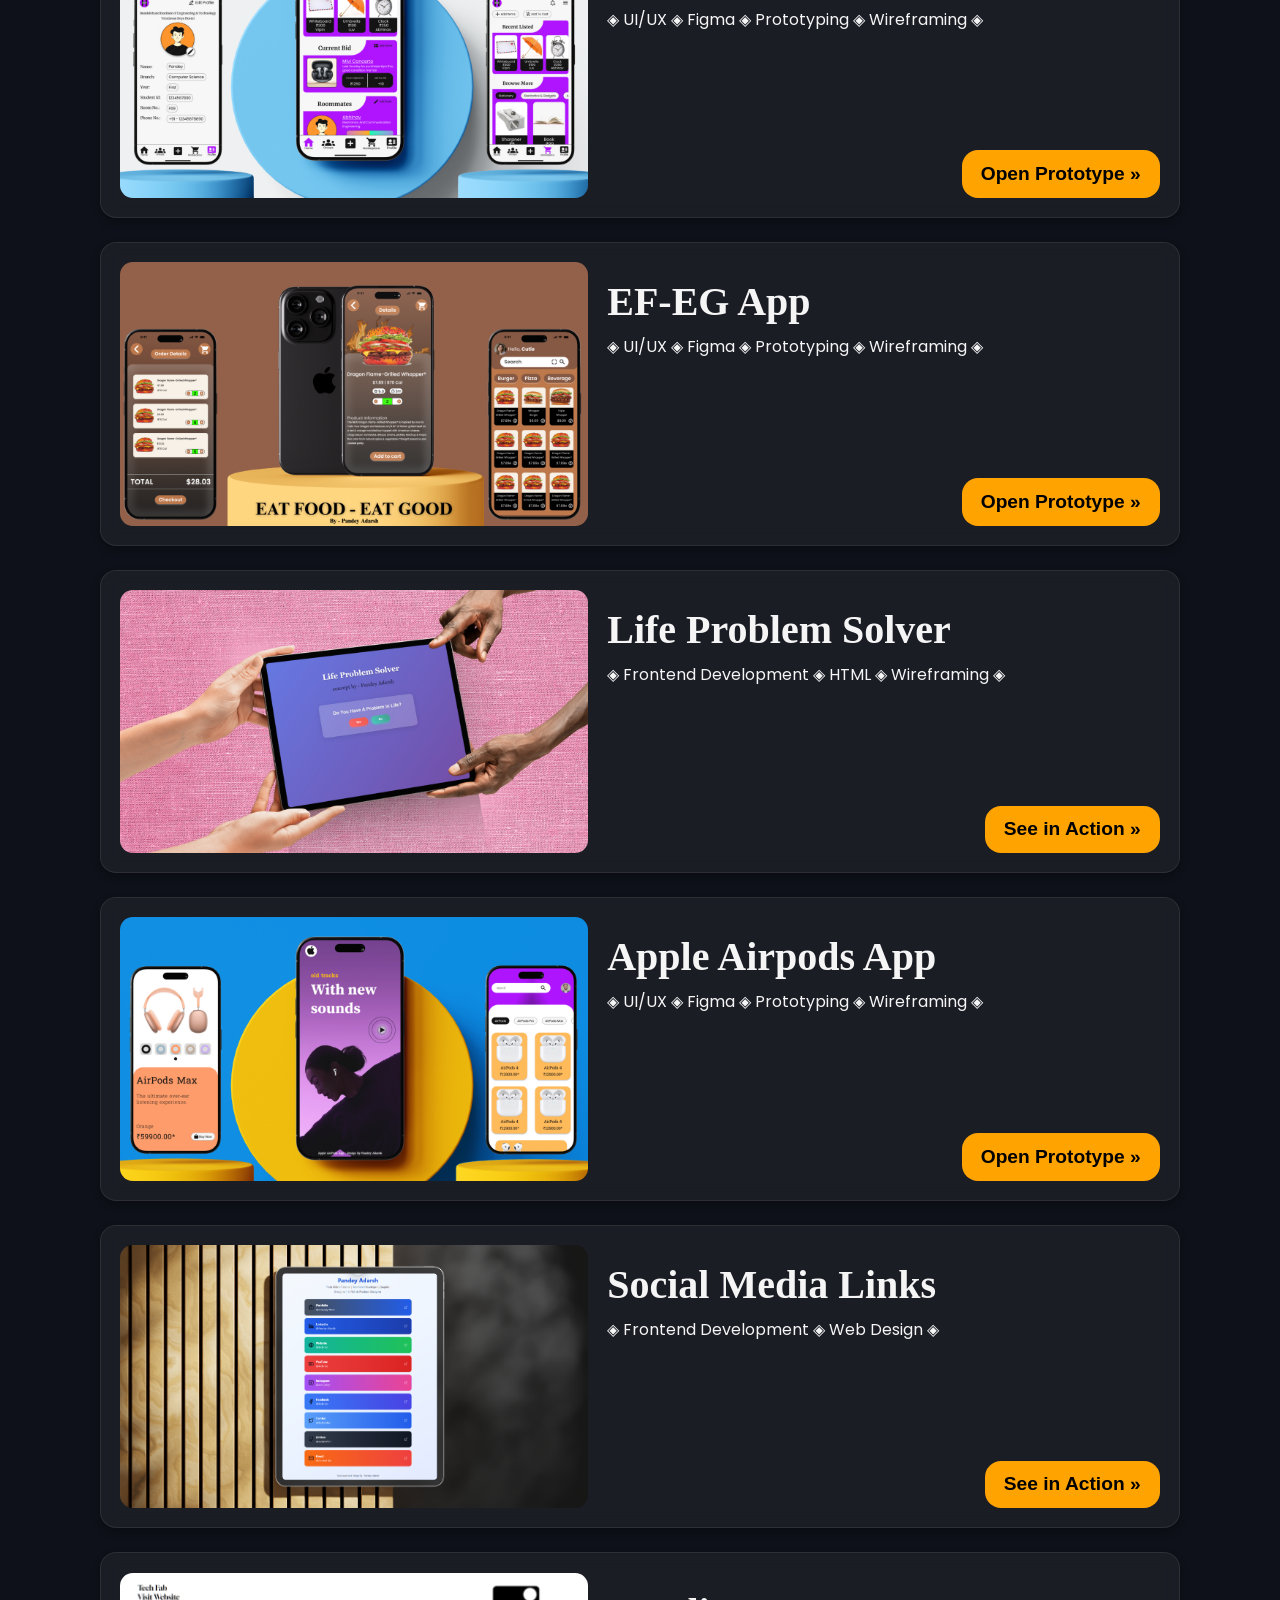
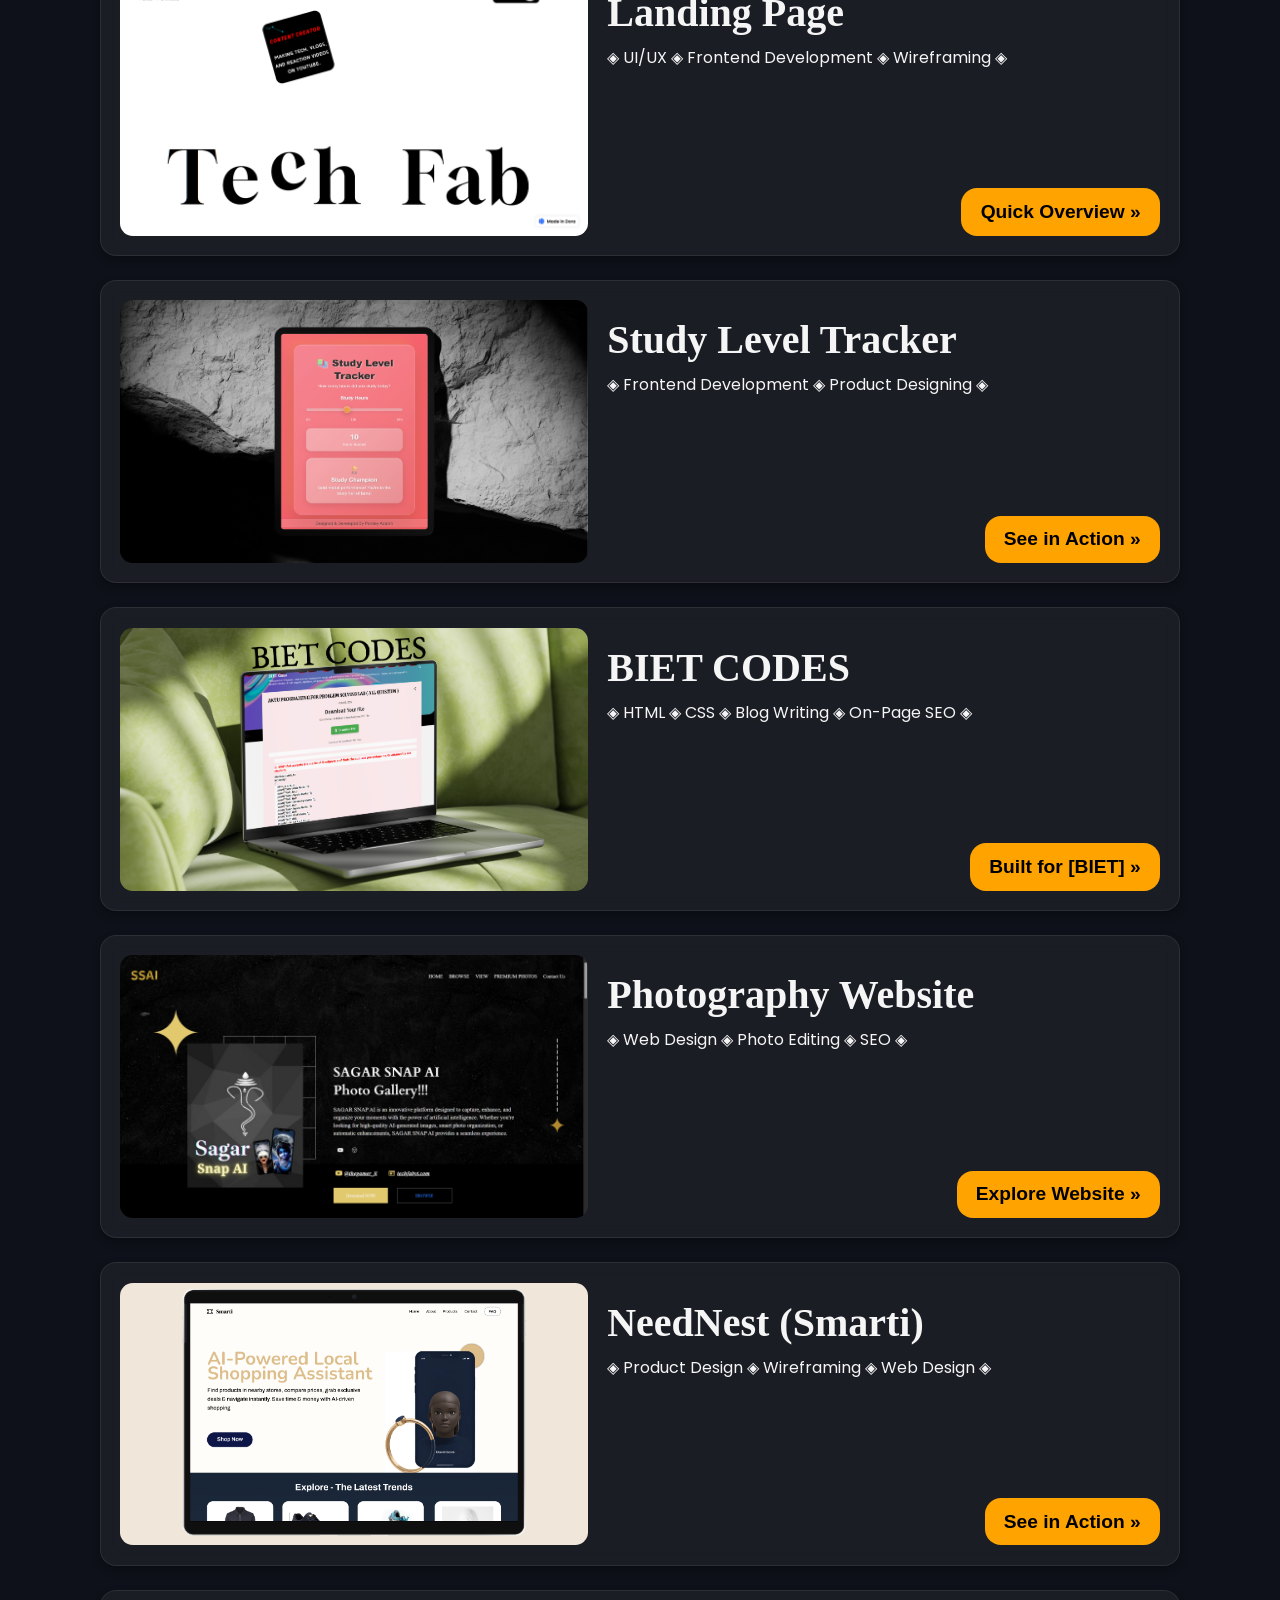
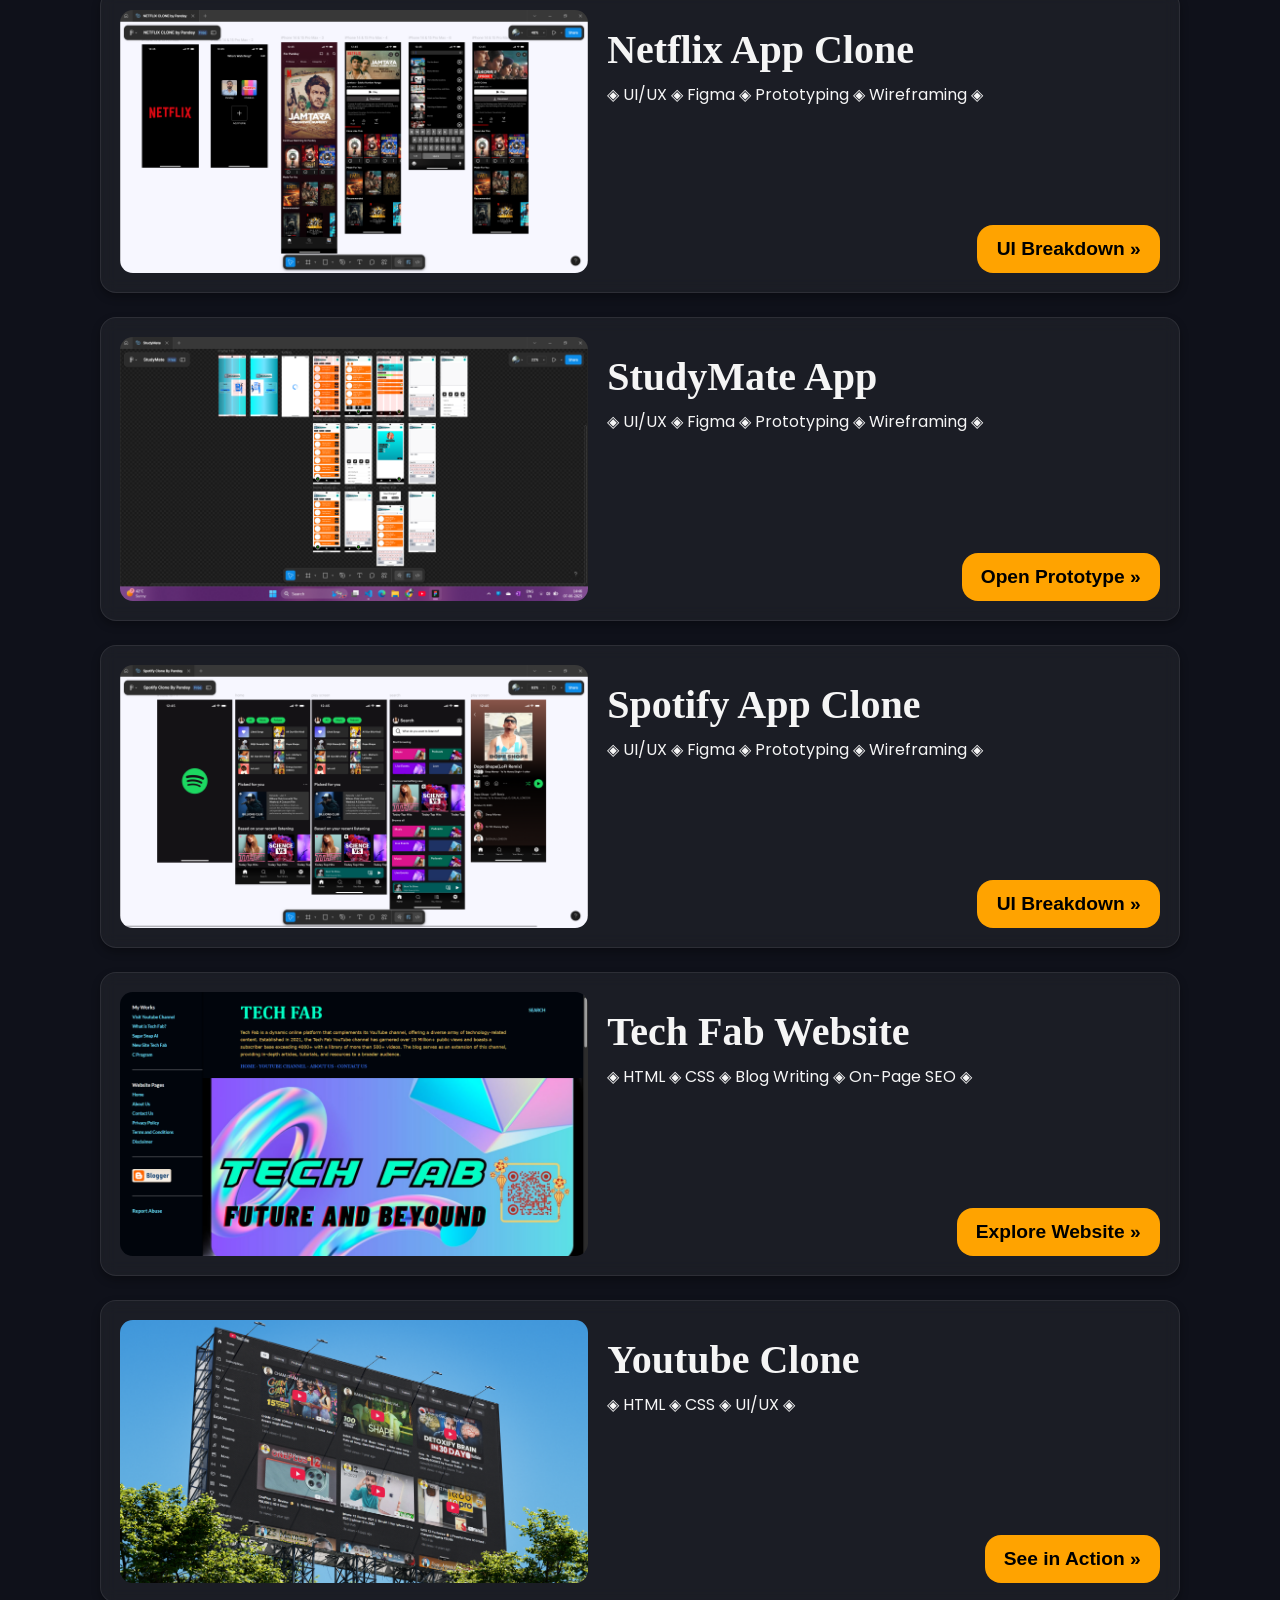
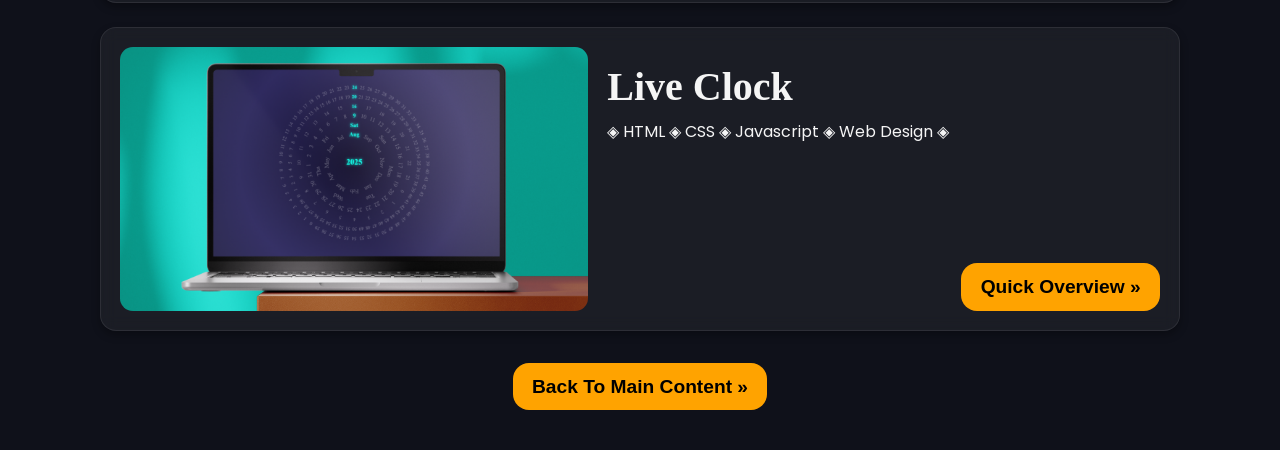
==== commit a558c451: "added badges" ====
--- a/Project Page/index.html
+++ b/Project Page/index.html
@@ -12,7 +12,7 @@
   </head>
   <body>
     <header>
-          <h2>All Projects</h2>
+          <h2>All Projects (This is Under Construction)</h2>
     </header>
 
 <!-- 
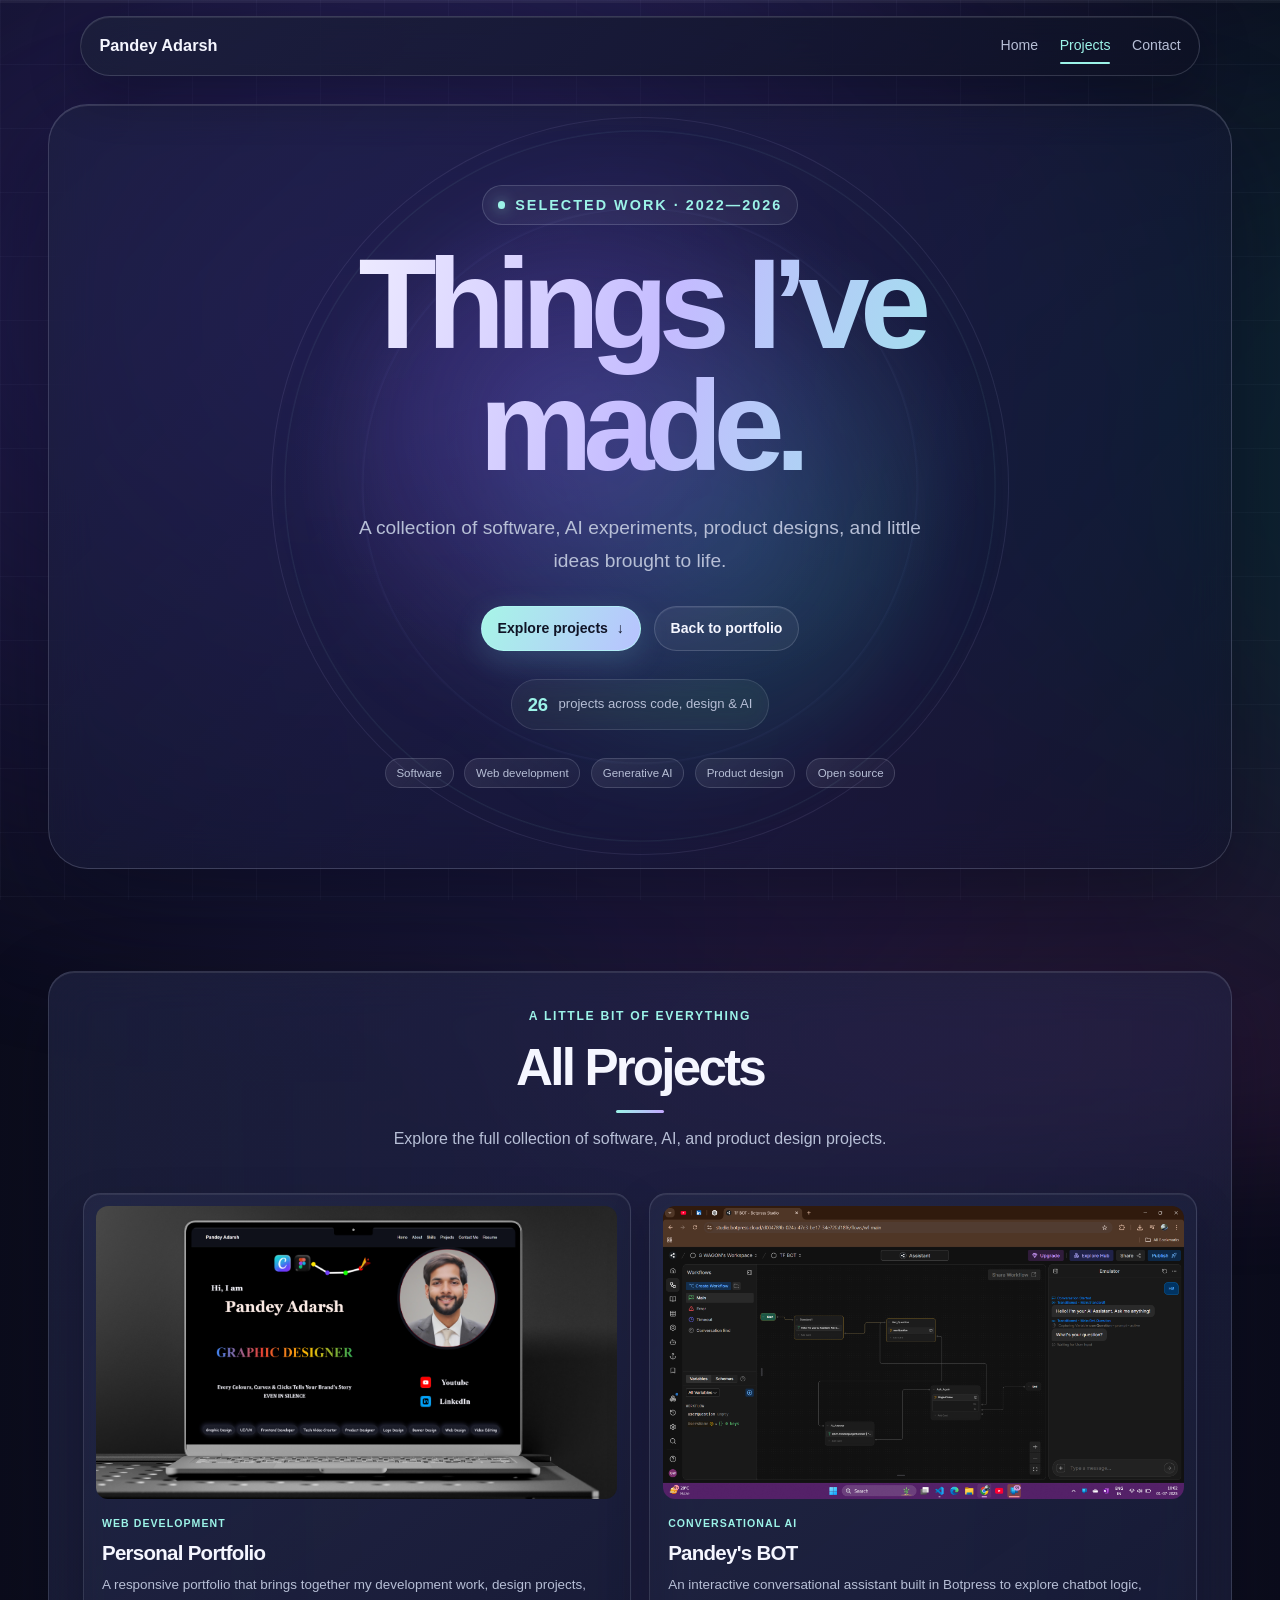
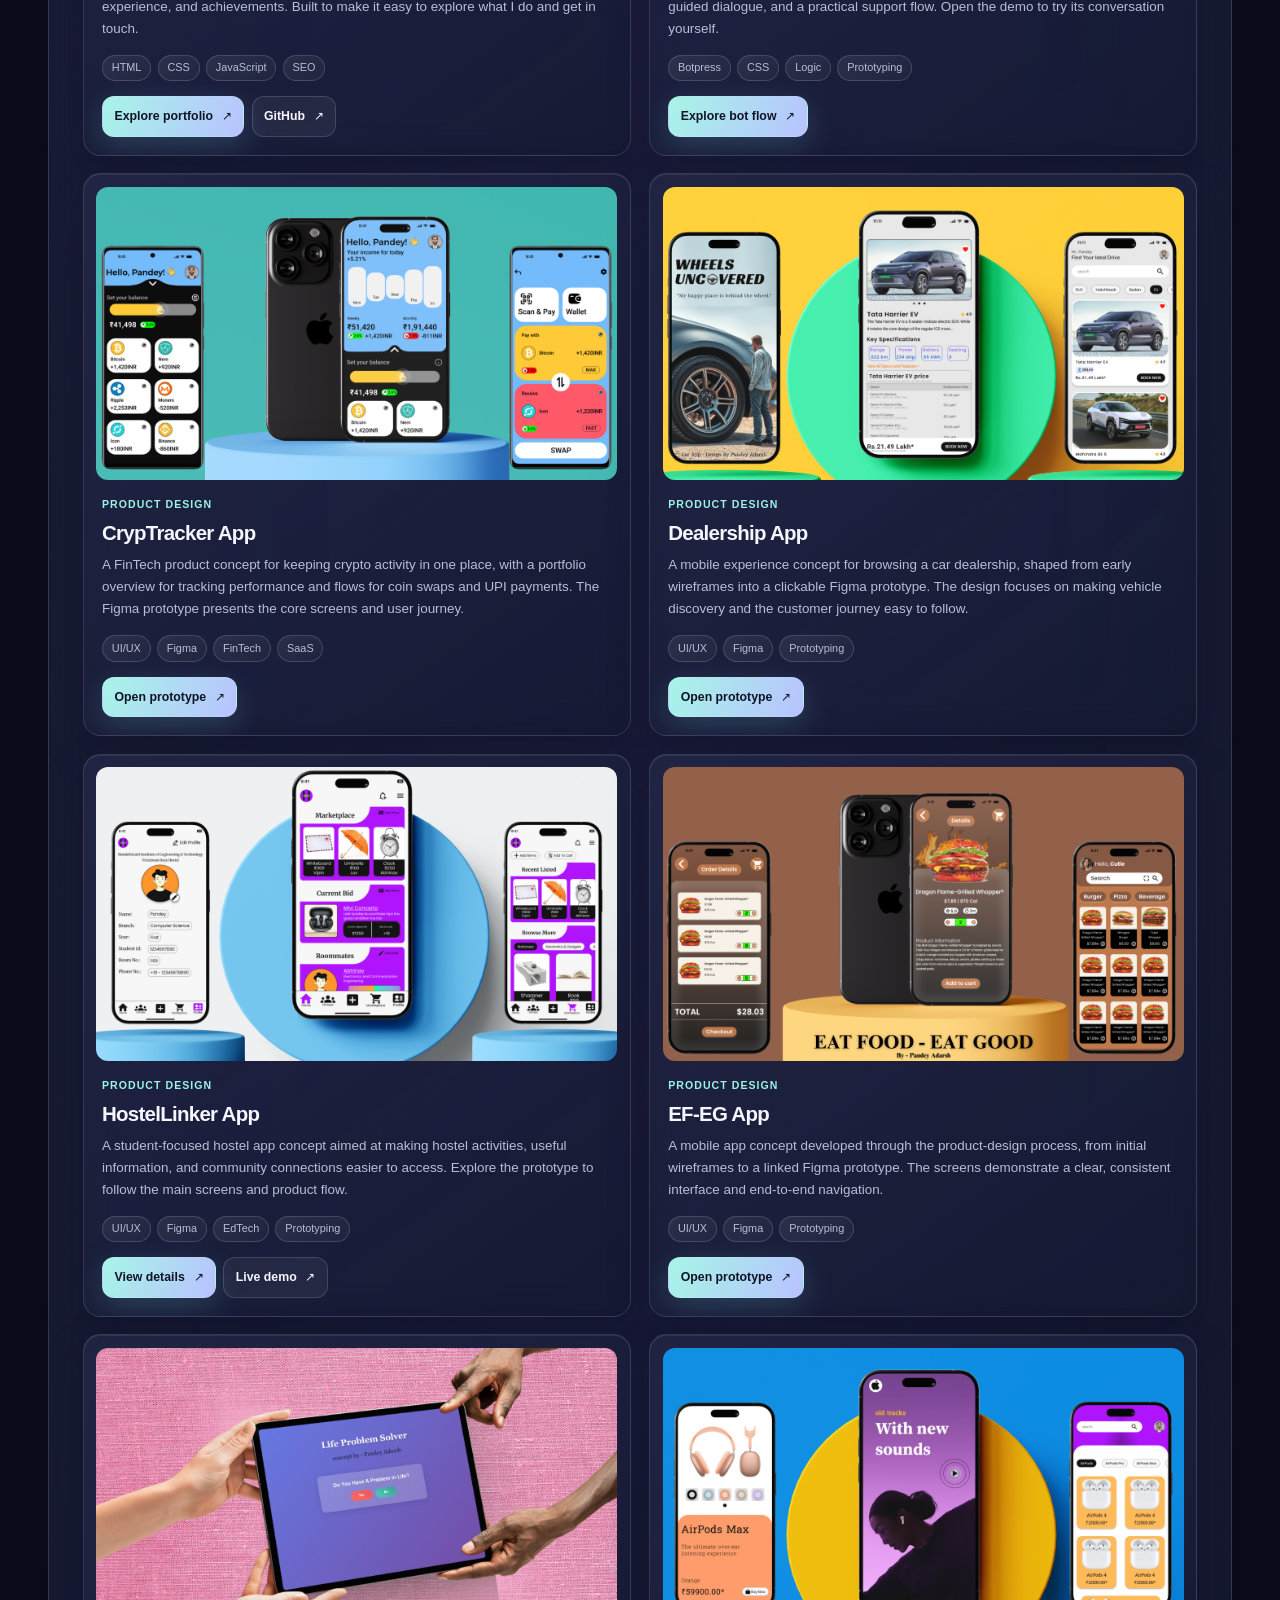
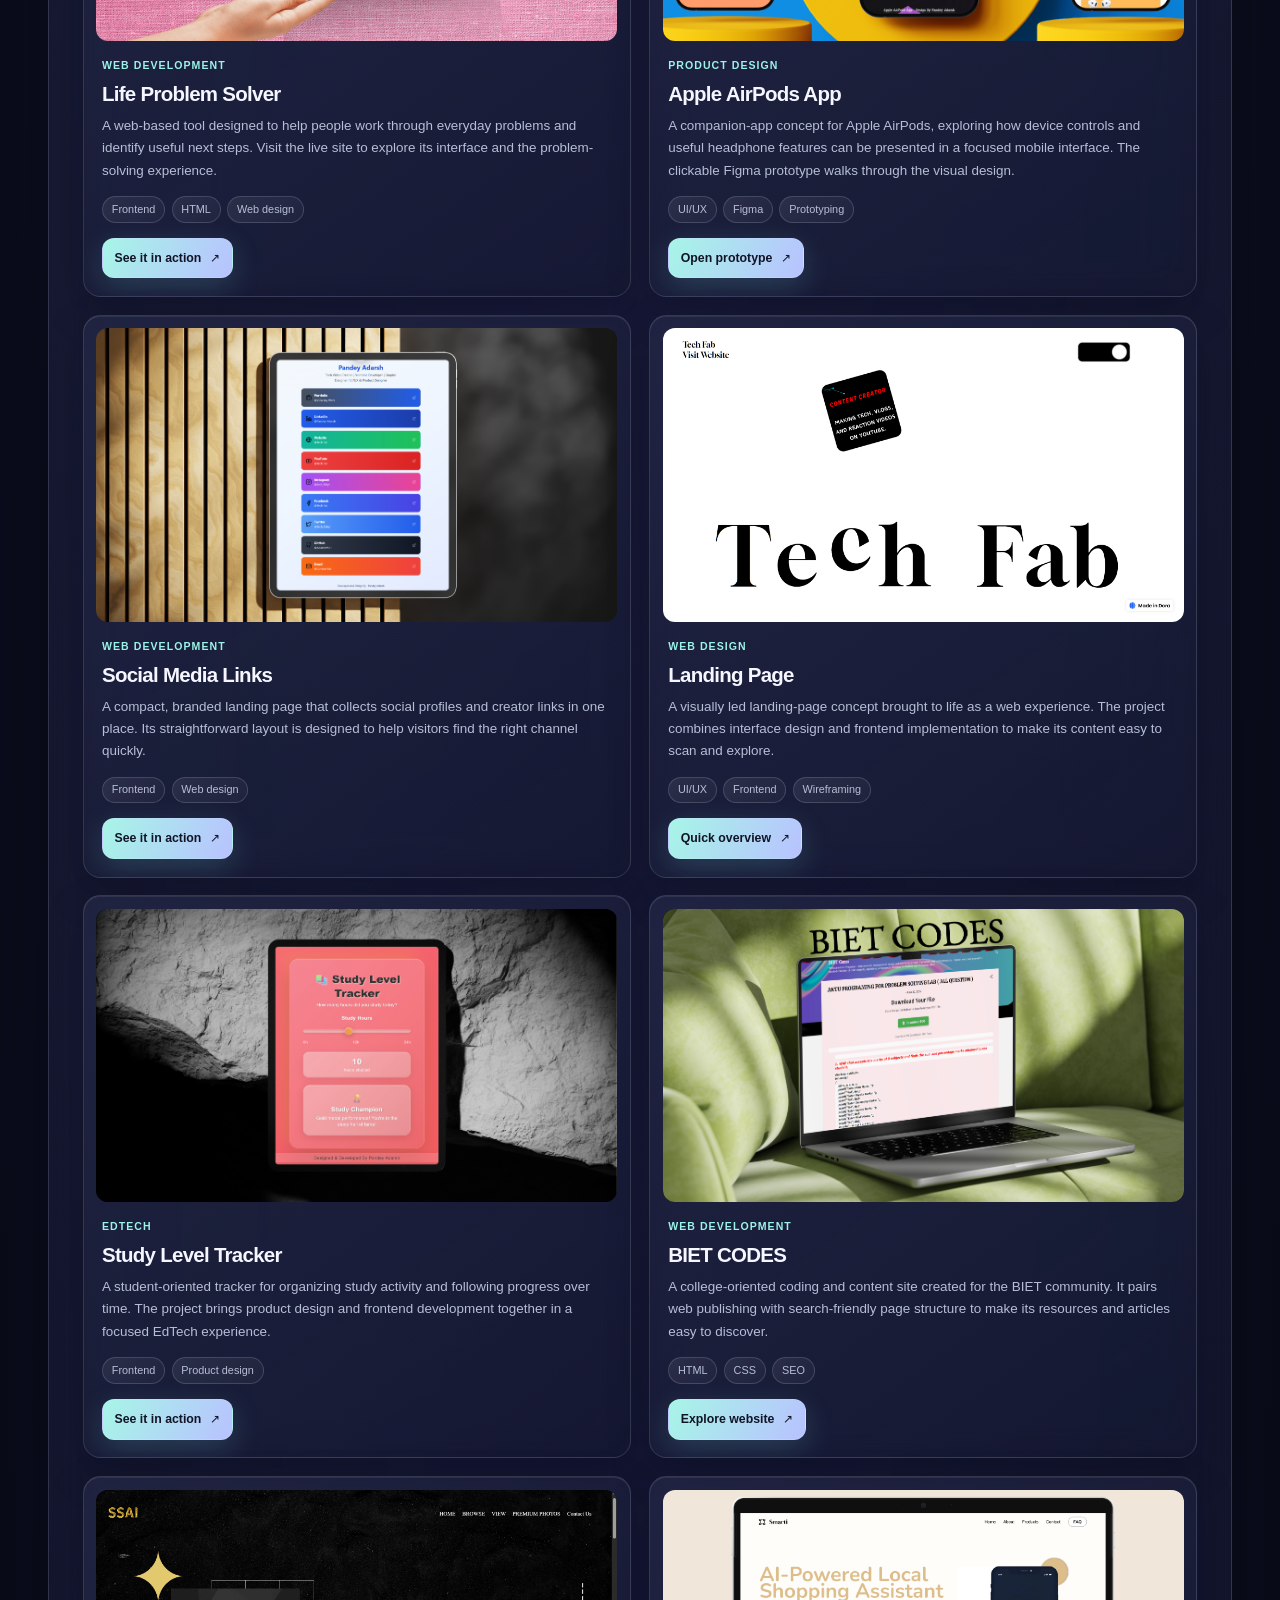
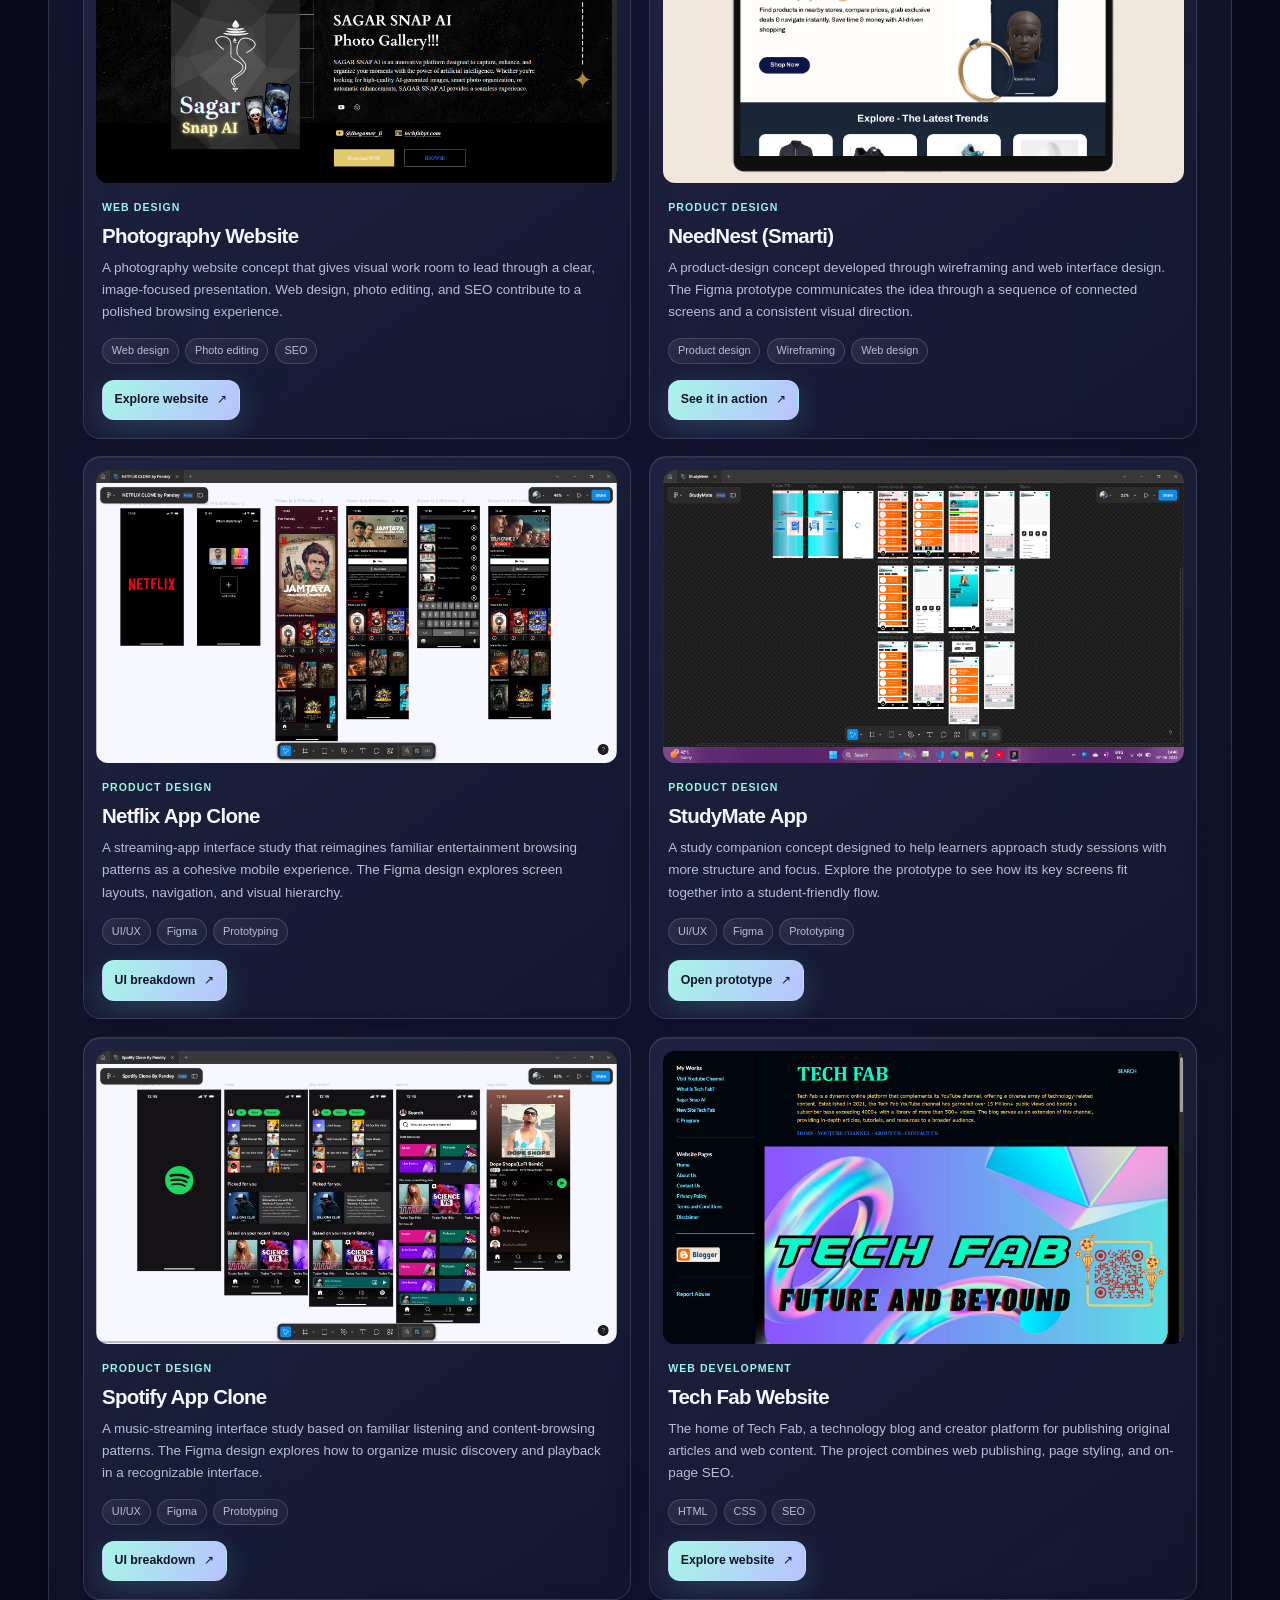
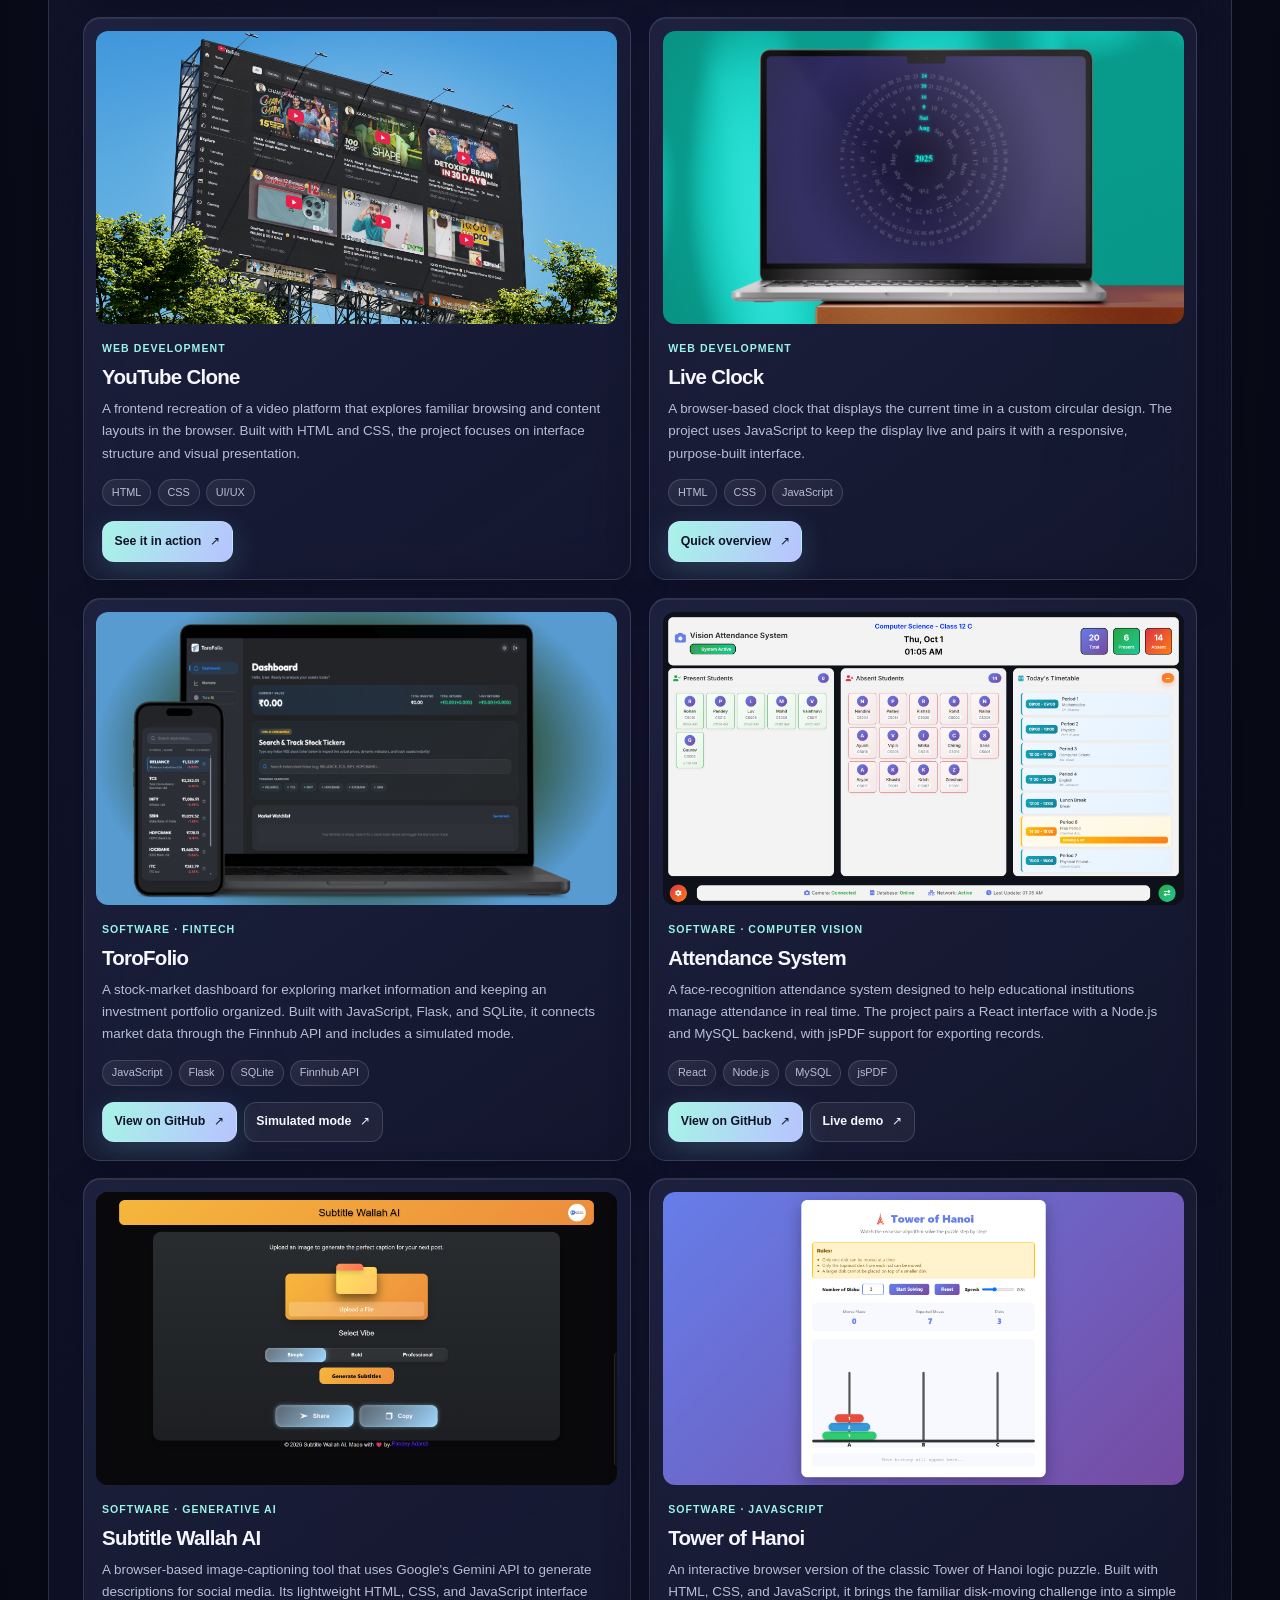
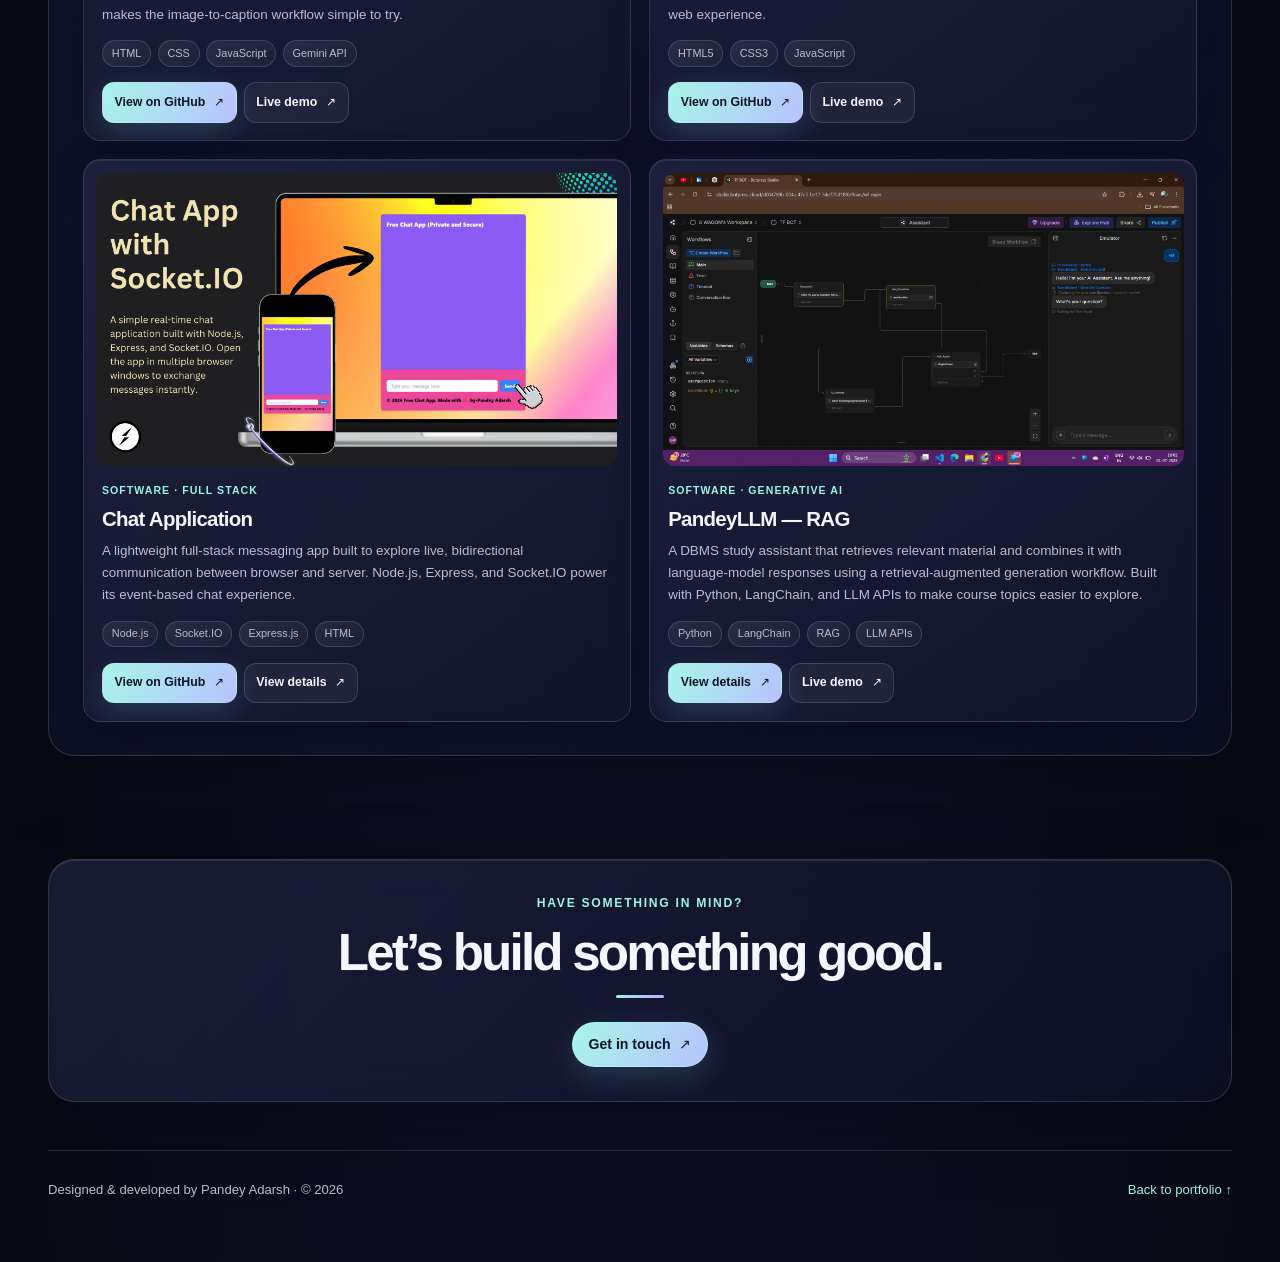
==== commit 6c7242e0: "new design of project page" ====
--- a/Project Page/index.html
+++ b/Project Page/index.html
@@ -3,362 +3,386 @@
   <head>
     <meta charset="UTF-8" />
     <meta name="viewport" content="width=device-width, initial-scale=1.0" />
-    <title>Pandey Adarsh / Projects</title>
+    <meta name="theme-color" content="#080a16" />
+    <meta
+      name="description"
+      content="Explore Pandey Adarsh's software, AI, product design, and web development projects."
+    />
+    <title>Projects — Pandey Adarsh</title>
     <link rel="stylesheet" href="style.css" />
-    <link
-      href="https://fonts.googleapis.com/css2?family=Poppins:wght@400;600&display=swap"
-      rel="stylesheet"
-    />
   </head>
   <body>
-    <header>
-          <h2>All Projects (This is Under Construction)</h2>
+    <div class="scroll-indicator" aria-hidden="true"></div>
+
+    <header class="navbar">
+      <a class="logo" href="../index.html">Pandey Adarsh</a>
+      <nav class="nav-links" aria-label="Main navigation">
+        <a href="../index.html">Home</a>
+        <a href="#projects" class="active" aria-current="page">Projects</a>
+        <a href="#contact">Contact</a>
+      </nav>
     </header>
 
-<!-- 
-    <div class="card">
-        <img src="project img\Portfolio Mockup.png" alt="Personal Portfolio" />
-        <h3>Personal Portfolio</h3>
-        <p>&#9672 HTML &#9672 CSS &#9672 Javascript &#9672 On-Page SEO &#9672</p>
-
-        <div class="vmbtn">
-              <a href="https://pandeyadarshyt.netlify.app/" target="_blank" rel="noopener noreferrer">
-                         <button class="custom-button">Explore Portfolio &raquo;</button></a>
-
-              <a href="https://github.com/AdarshP521/Pandey-Adarsh-Portfoilo" target="_blank" rel="noopener noreferrer">
-                         <button class="custom-button">&lt;/&gt; GitHub</button></a>
-              </div>
-         </div>
-      
-            <div class="card">
-        <img src="project img\bot press bot.png" alt="Pandey's BOT" />
-        <h3>Pandey's BOT</h3>
-          <p>&#9672  Botpress &#9672 CSS &#9672 Logic &#9672 Prototyping &#9672</p>
-
-        <div class="vmbtn">
-              <a href="https://cdn.botpress.cloud/webchat/v3.1/shareable.html?configUrl=https://files.bpcontent.cloud/2025/06/15/06/20250615065031-3O0KWX3Y.json" target="_blank" rel="noopener noreferrer">
-                         <button class="custom-button">Explore Bot Flow &raquo;</button></a>
-
-              <a href="https://techfabyt.blogspot.com/2025/08/pandeys-bot-over-past-few-weeks-i.html" target="_blank" rel="noopener noreferrer">
-                         <button class="custom-button">&lt;/&gt; Images</button></a>
-              </div>
-         </div>
-  </div> -->
-
-
-
-
-            <div class="card">
-        <img src="project img\Portfolio Mockup.png" alt="Personal Portfolio" />
-        <div class="card-body">
-          <div class="card-content">
-            <h3>Personal Portfolio</h3>
-        <p>&#9672 HTML &#9672 CSS &#9672 Javascript &#9672 On-Page SEO &#9672</p>
+    <main>
+      <section class="hero projects-hero" id="home">
+        <div class="intro">
+          <div class="maintxt">
+            <p class="hi">Selected work · 2022—2026</p>
+            <h1 class="name">Things I’ve<br />made.</h1>
+            <p class="hero-description">
+              A collection of software, AI experiments, product designs, and
+              little ideas brought to life.
+            </p>
+            <div class="hero-actions">
+              <a class="button" href="#projects">Explore projects <span aria-hidden="true">↓</span></a>
+              <a class="project-tag" href="../index.html">Back to portfolio</a>
+            </div>
+            <div class="project-summary">
+              <span class="summary-number">26</span>
+              <span>projects across code, design &amp; AI</span>
+            </div>
           </div>
-           <a href="https://pandeyadarshyt.netlify.app/" target="_blank" rel="noopener noreferrer">
-                         <button class="custom-button">Explore Portfolio &raquo;</button></a>
-
-              <!-- <a href="https://github.com/AdarshP521/Pandey-Adarsh-Portfoilo" target="_blank" rel="noopener noreferrer">
-                         <button class="custom-button">&lt;/&gt; GitHub</button></a> -->
         </div>
-            
-      </div>
-
-      
-            <div class="card">
-       <img src="project img\bot press bot.png" alt="Pandey's BOT" />
-        <div class="card-body">
-          <div class="card-content">
-            <h3>Pandey's BOT</h3>
-          <p>&#9672  Botpress &#9672 CSS &#9672 Logic &#9672 Prototyping &#9672</p>
-          </div>
-              <a href="https://cdn.botpress.cloud/webchat/v3.1/shareable.html?configUrl=https://files.bpcontent.cloud/2025/06/15/06/20250615065031-3O0KWX3Y.json" target="_blank" rel="noopener noreferrer">
-                         <button class="custom-button">Explore Bot Flow &raquo;</button></a>
-<!-- 
-              <a href="https://techfabyt.blogspot.com/2025/08/pandeys-bot-over-past-few-weeks-i.html" target="_blank" rel="noopener noreferrer">
-                         <button class="custom-button">&lt;/&gt; Images</button></a> -->
+        <div class="tags" aria-label="Project areas">
+          <span>Software</span>
+          <span>Web development</span>
+          <span>Generative AI</span>
+          <span>Product design</span>
+          <span>Open source</span>
         </div>
-      </div>
-      
-
-      
-            <div class="card">
-        <img src="project img\crypto view tn.png" alt="CrypTracker App" />
-        <div class="card-body">
-          <div class="card-content">
-            <h3>CrypTracker App</h3>
-            <p>&#9672 UI/UX &#9672 Figma &#9672 Prototyping &#9672 Wireframing &#9672   </p>
-          </div>
-          <a href="https://www.figma.com/proto/EMYSPboYnyWF6nFekHNGyk/Cryptracker?node-id=0-1&t=E0zDh7manQwOvcEH-1" target="_blank" rel="noopener noreferrer"><button class="custom-button">Open Prototype &raquo;</button></a>
+      </section>
+
+      <section class="featured project-showcase" id="projects">
+        <div class="section-intro">
+          <p class="section-eyebrow">A little bit of everything</p>
+          <h2>All Projects</h2>
+          <p>Explore the full collection of software, AI, and product design projects.</p>
         </div>
-            
-      </div>
-
-      
-            <div class="card">
-        <img src="project img\car tnmockups.png" alt="Dealership App" />
-        <div class="card-body">
-          <div class="card-content">
-            <h3>Dealership App</h3>
-            <p>&#9672 UI/UX &#9672 Figma &#9672 Prototyping &#9672 Wireframing &#9672   </p>
-          </div>
-          <a href="https://www.figma.com/proto/9ygJYar5jmxYgGdodwgwHU/CAR--Dealership-App?node-id=0-1&t=4zyKHYVWArebibsR-1" target="_blank" rel="noopener noreferrer"><button class="custom-button">Open Prototype &raquo;</button></a>
+
+        <div class="projects project-grid">
+          <article class="card" data-project-group="web-live">
+            <img src="project img/Portfolio Mockup.png" alt="Personal Portfolio website preview" loading="lazy" />
+            <div class="project-card-content">
+              <span class="project-type">Web development</span>
+              <h3>Personal Portfolio</h3>
+              <p>A responsive portfolio that brings together my development work, design projects, experience, and achievements. Built to make it easy to explore what I do and get in touch.</p>
+              <div class="card-tags-projects"><span class="tag">HTML</span><span class="tag">CSS</span><span class="tag">JavaScript</span><span class="tag">SEO</span></div>
+              <div class="project-actions">
+                <a class="custom-button" href="https://pandeyadarshyt.netlify.app/" target="_blank" rel="noopener noreferrer">Explore portfolio <span aria-hidden="true">↗</span></a>
+                <a class="custom-button button-secondary" href="https://github.com/AdarshP521/Pandey-Adarsh-Portfoilo" target="_blank" rel="noopener noreferrer">GitHub <span aria-hidden="true">↗</span></a>
+              </div>
+            </div>
+          </article>
+
+          <article class="card" data-project-group="ai-live">
+            <img src="project img/bot press bot.png" alt="Pandey's Bot project preview" loading="lazy" />
+            <div class="project-card-content">
+              <span class="project-type">Conversational AI</span>
+              <h3>Pandey's BOT</h3>
+              <p>An interactive conversational assistant built in Botpress to explore chatbot logic, guided dialogue, and a practical support flow. Open the demo to try its conversation yourself.</p>
+              <div class="card-tags-projects"><span class="tag">Botpress</span><span class="tag">CSS</span><span class="tag">Logic</span><span class="tag">Prototyping</span></div>
+              <div class="project-actions"><a class="custom-button" href="https://cdn.botpress.cloud/webchat/v3.1/shareable.html?configUrl=https://files.bpcontent.cloud/2025/06/15/06/20250615065031-3O0KWX3Y.json" target="_blank" rel="noopener noreferrer">Explore bot flow <span aria-hidden="true">↗</span></a></div>
+            </div>
+          </article>
+
+          <article class="card" data-project-group="design-live">
+            <img src="project img/crypto view tn.png" alt="CrypTracker app design preview" loading="lazy" />
+            <div class="project-card-content">
+              <span class="project-type">Product design</span>
+              <h3>CrypTracker App</h3>
+              <p>A FinTech product concept for keeping crypto activity in one place, with a portfolio overview for tracking performance and flows for coin swaps and UPI payments. The Figma prototype presents the core screens and user journey.</p>
+              <div class="card-tags-projects"><span class="tag">UI/UX</span><span class="tag">Figma</span><span class="tag">FinTech</span><span class="tag">SaaS</span></div>
+              <div class="project-actions"><a class="custom-button" href="https://www.figma.com/proto/EMYSPboYnyWF6nFekHNGyk/Cryptracker?node-id=0-1&amp;t=E0zDh7manQwOvcEH-1" target="_blank" rel="noopener noreferrer">Open prototype <span aria-hidden="true">↗</span></a></div>
+            </div>
+          </article>
+
+          <article class="card" data-project-group="design-live">
+            <img src="project img/car tnmockups.png" alt="Car dealership app design preview" loading="lazy" />
+            <div class="project-card-content">
+              <span class="project-type">Product design</span>
+              <h3>Dealership App</h3>
+              <p>A mobile experience concept for browsing a car dealership, shaped from early wireframes into a clickable Figma prototype. The design focuses on making vehicle discovery and the customer journey easy to follow.</p>
+              <div class="card-tags-projects"><span class="tag">UI/UX</span><span class="tag">Figma</span><span class="tag">Prototyping</span></div>
+              <div class="project-actions"><a class="custom-button" href="https://www.figma.com/proto/9ygJYar5jmxYgGdodwgwHU/CAR--Dealership-App?node-id=0-1&amp;t=4zyKHYVWArebibsR-1" target="_blank" rel="noopener noreferrer">Open prototype <span aria-hidden="true">↗</span></a></div>
+            </div>
+          </article>
+
+          <article class="card" data-project-group="design-live">
+            <img src="project img/Hostellinker Thumbnail.png" alt="HostelLinker app design preview" loading="lazy" />
+            <div class="project-card-content">
+              <span class="project-type">Product design</span>
+              <h3>HostelLinker App</h3>
+              <p>A student-focused hostel app concept aimed at making hostel activities, useful information, and community connections easier to access. Explore the prototype to follow the main screens and product flow.</p>
+              <div class="card-tags-projects"><span class="tag">UI/UX</span><span class="tag">Figma</span><span class="tag">EdTech</span><span class="tag">Prototyping</span></div>
+              <div class="project-actions">
+                <a class="custom-button" href="https://www.linkedin.com/posts/pandeyadarsh521_productdesign-startup-hostellife-activity-7313293189476483074-TWoa?utm_source=share&amp;utm_medium=member_desktop&amp;rcm=ACoAAEpa9v4BAsyEOkkTWwXVcKHFVFr166T5GRc" target="_blank" rel="noopener noreferrer">View details <span aria-hidden="true">↗</span></a>
+                <a class="custom-button button-secondary" href="https://www.figma.com/proto/6Py8BJjxfTSeRh9YBCV81I/Hostel_Linker?node-id=0-1&amp;t=rs5BavaORCDECsXO-1" target="_blank" rel="noopener noreferrer">Live demo <span aria-hidden="true">↗</span></a>
+              </div>
+            </div>
+          </article>
+
+          <article class="card" data-project-group="design-live">
+            <img src="project img/EF-EG tn.png" alt="EF-EG app design preview" loading="lazy" />
+            <div class="project-card-content">
+              <span class="project-type">Product design</span>
+              <h3>EF-EG App</h3>
+              <p>A mobile app concept developed through the product-design process, from initial wireframes to a linked Figma prototype. The screens demonstrate a clear, consistent interface and end-to-end navigation.</p>
+              <div class="card-tags-projects"><span class="tag">UI/UX</span><span class="tag">Figma</span><span class="tag">Prototyping</span></div>
+              <div class="project-actions"><a class="custom-button" href="https://www.figma.com/proto/li8q84n1tM2N0snRmnVqqI/EF-EG?node-id=0-1&amp;t=1UvGoYsR21yHoT6X-1" target="_blank" rel="noopener noreferrer">Open prototype <span aria-hidden="true">↗</span></a></div>
+            </div>
+          </article>
+
+          <article class="card" data-project-group="web-live">
+            <img src="project img/life problem solver tn.png" alt="Life Problem Solver website preview" loading="lazy" />
+            <div class="project-card-content">
+              <span class="project-type">Web development</span>
+              <h3>Life Problem Solver</h3>
+              <p>A web-based tool designed to help people work through everyday problems and identify useful next steps. Visit the live site to explore its interface and the problem-solving experience.</p>
+              <div class="card-tags-projects"><span class="tag">Frontend</span><span class="tag">HTML</span><span class="tag">Web design</span></div>
+              <div class="project-actions"><a class="custom-button" href="https://lifeproblemsolver.netlify.app/" target="_blank" rel="noopener noreferrer">See it in action <span aria-hidden="true">↗</span></a></div>
+            </div>
+          </article>
+
+          <article class="card" data-project-group="design-live">
+            <img src="project img/airpods app.png" alt="Apple AirPods app design preview" loading="lazy" />
+            <div class="project-card-content">
+              <span class="project-type">Product design</span>
+              <h3>Apple AirPods App</h3>
+              <p>A companion-app concept for Apple AirPods, exploring how device controls and useful headphone features can be presented in a focused mobile interface. The clickable Figma prototype walks through the visual design.</p>
+              <div class="card-tags-projects"><span class="tag">UI/UX</span><span class="tag">Figma</span><span class="tag">Prototyping</span></div>
+              <div class="project-actions"><a class="custom-button" href="https://www.figma.com/proto/EsMKTOGaojnapNDV4RIHEN/Apple-AirPods-App?node-id=0-1&amp;t=6AWYjY0XNQdznSo3-1" target="_blank" rel="noopener noreferrer">Open prototype <span aria-hidden="true">↗</span></a></div>
+            </div>
+          </article>
+
+          <article class="card" data-project-group="web-live">
+            <img src="project img/01 Free Ipad Pro Mockup On Wood.png" alt="Social Media Links on a tablet mockup" loading="lazy" />
+            <div class="project-card-content">
+              <span class="project-type">Web development</span>
+              <h3>Social Media Links</h3>
+              <p>A compact, branded landing page that collects social profiles and creator links in one place. Its straightforward layout is designed to help visitors find the right channel quickly.</p>
+              <div class="card-tags-projects"><span class="tag">Frontend</span><span class="tag">Web design</span></div>
+              <div class="project-actions"><a class="custom-button" href="https://pandey-adarsh.lovable.app/" target="_blank" rel="noopener noreferrer">See it in action <span aria-hidden="true">↗</span></a></div>
+            </div>
+          </article>
+
+          <article class="card" data-project-group="web-live">
+            <img src="project img/Screenshot 2025-06-07 143720.png" alt="Landing page design preview" loading="lazy" />
+            <div class="project-card-content">
+              <span class="project-type">Web design</span>
+              <h3>Landing Page</h3>
+              <p>A visually led landing-page concept brought to life as a web experience. The project combines interface design and frontend implementation to make its content easy to scan and explore.</p>
+              <div class="card-tags-projects"><span class="tag">UI/UX</span><span class="tag">Frontend</span><span class="tag">Wireframing</span></div>
+              <div class="project-actions"><a class="custom-button" href="https://techfabyt.dora.run/" target="_blank" rel="noopener noreferrer">Quick overview <span aria-hidden="true">↗</span></a></div>
+            </div>
+          </article>
+
+          <article class="card" data-project-group="web-live">
+            <img src="project img/01 Ipad Pro Mockup On Rock.png" alt="Study Level Tracker tablet mockup" loading="lazy" />
+            <div class="project-card-content">
+              <span class="project-type">EdTech</span>
+              <h3>Study Level Tracker</h3>
+              <p>A student-oriented tracker for organizing study activity and following progress over time. The project brings product design and frontend development together in a focused EdTech experience.</p>
+              <div class="card-tags-projects"><span class="tag">Frontend</span><span class="tag">Product design</span></div>
+              <div class="project-actions"><a class="custom-button" href="https://studymeter24.netlify.app/" target="_blank" rel="noopener noreferrer">See it in action <span aria-hidden="true">↗</span></a></div>
+            </div>
+          </article>
+
+          <article class="card" data-project-group="web-live">
+            <img src="project img/biet codes.png" alt="BIET Codes website preview" loading="lazy" />
+            <div class="project-card-content">
+              <span class="project-type">Web development</span>
+              <h3>BIET CODES</h3>
+              <p>A college-oriented coding and content site created for the BIET community. It pairs web publishing with search-friendly page structure to make its resources and articles easy to discover.</p>
+              <div class="card-tags-projects"><span class="tag">HTML</span><span class="tag">CSS</span><span class="tag">SEO</span></div>
+              <div class="project-actions"><a class="custom-button" href="https://bietcodes.blogspot.com/" target="_blank" rel="noopener noreferrer">Explore website <span aria-hidden="true">↗</span></a></div>
+            </div>
+          </article>
+
+          <article class="card" data-project-group="web-live">
+            <img src="project img/Screenshot 2025-06-07 143828.png" alt="Photography website preview" loading="lazy" />
+            <div class="project-card-content">
+              <span class="project-type">Web design</span>
+              <h3>Photography Website</h3>
+              <p>A photography website concept that gives visual work room to lead through a clear, image-focused presentation. Web design, photo editing, and SEO contribute to a polished browsing experience.</p>
+              <div class="card-tags-projects"><span class="tag">Web design</span><span class="tag">Photo editing</span><span class="tag">SEO</span></div>
+              <div class="project-actions"><a class="custom-button" href="https://sagarsnapai.renderforestsites.com/" target="_blank" rel="noopener noreferrer">Explore website <span aria-hidden="true">↗</span></a></div>
+            </div>
+          </article>
+
+          <article class="card" data-project-group="design-live">
+            <img src="project img/smarti.png" alt="NeedNest (Smarti) product design preview" loading="lazy" />
+            <div class="project-card-content">
+              <span class="project-type">Product design</span>
+              <h3>NeedNest (Smarti)</h3>
+              <p>A product-design concept developed through wireframing and web interface design. The Figma prototype communicates the idea through a sequence of connected screens and a consistent visual direction.</p>
+              <div class="card-tags-projects"><span class="tag">Product design</span><span class="tag">Wireframing</span><span class="tag">Web design</span></div>
+              <div class="project-actions"><a class="custom-button" href="https://www.figma.com/proto/doaG7Tx7ZRwCbGR6wPPihJ/NeedNest--Smarti-?node-id=0-1&amp;t=9B0mIcy85Blhho9U-1" target="_blank" rel="noopener noreferrer">See it in action <span aria-hidden="true">↗</span></a></div>
+            </div>
+          </article>
+
+          <article class="card" data-project-group="design-no-demo">
+            <img src="project img/Screenshot 2025-06-07 145409.png" alt="Netflix app clone design preview" loading="lazy" />
+            <div class="project-card-content">
+              <span class="project-type">Product design</span>
+              <h3>Netflix App Clone</h3>
+              <p>A streaming-app interface study that reimagines familiar entertainment browsing patterns as a cohesive mobile experience. The Figma design explores screen layouts, navigation, and visual hierarchy.</p>
+              <div class="card-tags-projects"><span class="tag">UI/UX</span><span class="tag">Figma</span><span class="tag">Prototyping</span></div>
+              <div class="project-actions"><a class="custom-button" href="https://www.figma.com/design/6CmNZXSEmEyfw7QOl5Ba9U/NETFLIX-CLONE-by-Pandey?node-id=0-1&amp;t=PDTZ0WGcoKSgN1on-1" target="_blank" rel="noopener noreferrer">UI breakdown <span aria-hidden="true">↗</span></a></div>
+            </div>
+          </article>
+
+          <article class="card" data-project-group="design-live">
+            <img src="project img/Screenshot 2025-06-07 144646.png" alt="StudyMate app design preview" loading="lazy" />
+            <div class="project-card-content">
+              <span class="project-type">Product design</span>
+              <h3>StudyMate App</h3>
+              <p>A study companion concept designed to help learners approach study sessions with more structure and focus. Explore the prototype to see how its key screens fit together into a student-friendly flow.</p>
+              <div class="card-tags-projects"><span class="tag">UI/UX</span><span class="tag">Figma</span><span class="tag">Prototyping</span></div>
+              <div class="project-actions"><a class="custom-button" href="https://www.figma.com/proto/esZHuTiBvr6Hyw6vY21KVl/StudyMate?node-id=0-1&amp;t=TBPtvBn14HZqRjsD-1" target="_blank" rel="noopener noreferrer">Open prototype <span aria-hidden="true">↗</span></a></div>
+            </div>
+          </article>
+
+          <article class="card" data-project-group="design-no-demo">
+            <img src="project img/Screenshot 2025-06-07 145259.png" alt="Spotify app clone design preview" loading="lazy" />
+            <div class="project-card-content">
+              <span class="project-type">Product design</span>
+              <h3>Spotify App Clone</h3>
+              <p>A music-streaming interface study based on familiar listening and content-browsing patterns. The Figma design explores how to organize music discovery and playback in a recognizable interface.</p>
+              <div class="card-tags-projects"><span class="tag">UI/UX</span><span class="tag">Figma</span><span class="tag">Prototyping</span></div>
+              <div class="project-actions"><a class="custom-button" href="https://www.figma.com/design/i1PTOcVn4hpHsi6IqPKtrx/Spotify-Clone-By-Pandey?node-id=0-1&amp;t=bfsyvyQpTxoDVtRB-1" target="_blank" rel="noopener noreferrer">UI breakdown <span aria-hidden="true">↗</span></a></div>
+            </div>
+          </article>
+
+          <article class="card" data-project-group="web-live">
+            <img src="project img/Screenshot 2025-06-07 143626.png" alt="Tech Fab website preview" loading="lazy" />
+            <div class="project-card-content">
+              <span class="project-type">Web development</span>
+              <h3>Tech Fab Website</h3>
+              <p>The home of Tech Fab, a technology blog and creator platform for publishing original articles and web content. The project combines web publishing, page styling, and on-page SEO.</p>
+              <div class="card-tags-projects"><span class="tag">HTML</span><span class="tag">CSS</span><span class="tag">SEO</span></div>
+              <div class="project-actions"><a class="custom-button" href="https://techfabyt.blogspot.com/" target="_blank" rel="noopener noreferrer">Explore website <span aria-hidden="true">↗</span></a></div>
+            </div>
+          </article>
+
+          <article class="card" data-project-group="web-live">
+            <img src="project img/yt clone mockup.png" alt="YouTube clone website preview" loading="lazy" />
+            <div class="project-card-content">
+              <span class="project-type">Web development</span>
+              <h3>YouTube Clone</h3>
+              <p>A frontend recreation of a video platform that explores familiar browsing and content layouts in the browser. Built with HTML and CSS, the project focuses on interface structure and visual presentation.</p>
+              <div class="card-tags-projects"><span class="tag">HTML</span><span class="tag">CSS</span><span class="tag">UI/UX</span></div>
+              <div class="project-actions"><a class="custom-button" href="https://adarshp521.github.io/Youtube-Clone-by-Pandey/" target="_blank" rel="noopener noreferrer">See it in action <span aria-hidden="true">↗</span></a></div>
+            </div>
+          </article>
+
+          <article class="card" data-project-group="web-live">
+            <img src="project img/clock mockup.png" alt="Live clock website preview" loading="lazy" />
+            <div class="project-card-content">
+              <span class="project-type">Web development</span>
+              <h3>Live Clock</h3>
+              <p>A browser-based clock that displays the current time in a custom circular design. The project uses JavaScript to keep the display live and pairs it with a responsive, purpose-built interface.</p>
+              <div class="card-tags-projects"><span class="tag">HTML</span><span class="tag">CSS</span><span class="tag">JavaScript</span></div>
+              <div class="project-actions"><a class="custom-button" href="https://adarshp521.github.io/Circular-Clock/" target="_blank" rel="noopener noreferrer">Quick overview <span aria-hidden="true">↗</span></a></div>
+            </div>
+          </article>
+
+          <article class="card" data-project-group="web-live">
+            <img src="../project img/torofolio mockup.png" alt="ToroFolio stock portfolio dashboard" loading="lazy" />
+            <div class="project-card-content">
+              <span class="project-type">Software · FinTech</span>
+              <h3>ToroFolio</h3>
+              <p>A stock-market dashboard for exploring market information and keeping an investment portfolio organized. Built with JavaScript, Flask, and SQLite, it connects market data through the Finnhub API and includes a simulated mode.</p>
+              <div class="card-tags-projects"><span class="tag">JavaScript</span><span class="tag">Flask</span><span class="tag">SQLite</span><span class="tag">Finnhub API</span></div>
+              <div class="project-actions">
+                <a class="custom-button" href="https://github.com/AdarshP521/ToroFolio" target="_blank" rel="noopener noreferrer">View on GitHub <span aria-hidden="true">↗</span></a>
+                <a class="custom-button button-secondary" href="https://adarshp521.github.io/ToroFolio/" target="_blank" rel="noopener noreferrer">Simulated mode <span aria-hidden="true">↗</span></a>
+              </div>
+            </div>
+          </article>
+
+          <article class="card" data-project-group="web-live">
+            <img src="../project img/visionas.png" alt="Face recognition attendance system" loading="lazy" />
+            <div class="project-card-content">
+              <span class="project-type">Software · Computer vision</span>
+              <h3>Attendance System</h3>
+              <p>A face-recognition attendance system designed to help educational institutions manage attendance in real time. The project pairs a React interface with a Node.js and MySQL backend, with jsPDF support for exporting records.</p>
+              <div class="card-tags-projects"><span class="tag">React</span><span class="tag">Node.js</span><span class="tag">MySQL</span><span class="tag">jsPDF</span></div>
+              <div class="project-actions">
+                <a class="custom-button" href="https://github.com/AdarshP521/VISION-SIH-2025" target="_blank" rel="noopener noreferrer">View on GitHub <span aria-hidden="true">↗</span></a>
+                <a class="custom-button button-secondary" href="https://visionas.netlify.app/" target="_blank" rel="noopener noreferrer">Live demo <span aria-hidden="true">↗</span></a>
+              </div>
+            </div>
+          </article>
+
+          <article class="card" data-project-group="ai-live">
+            <img src="../project img/subtitle wallah ai .png" alt="Subtitle Wallah AI caption generator" loading="lazy" />
+            <div class="project-card-content">
+              <span class="project-type">Software · Generative AI</span>
+              <h3>Subtitle Wallah AI</h3>
+              <p>A browser-based image-captioning tool that uses Google's Gemini API to generate descriptions for social media. Its lightweight HTML, CSS, and JavaScript interface makes the image-to-caption workflow simple to try.</p>
+              <div class="card-tags-projects"><span class="tag">HTML</span><span class="tag">CSS</span><span class="tag">JavaScript</span><span class="tag">Gemini API</span></div>
+              <div class="project-actions">
+                <a class="custom-button" href="https://github.com/AdarshP521/Caption-Wala-Ai" target="_blank" rel="noopener noreferrer">View on GitHub <span aria-hidden="true">↗</span></a>
+                <a class="custom-button button-secondary" href="https://subtitlewallahai.netlify.app/" target="_blank" rel="noopener noreferrer">Live demo <span aria-hidden="true">↗</span></a>
+              </div>
+            </div>
+          </article>
+
+          <article class="card" data-project-group="web-live">
+            <img src="../project img/tower of hanoi.png" alt="Interactive Tower of Hanoi puzzle" loading="lazy" />
+            <div class="project-card-content">
+              <span class="project-type">Software · JavaScript</span>
+              <h3>Tower of Hanoi</h3>
+              <p>An interactive browser version of the classic Tower of Hanoi logic puzzle. Built with HTML, CSS, and JavaScript, it brings the familiar disk-moving challenge into a simple web experience.</p>
+              <div class="card-tags-projects"><span class="tag">HTML5</span><span class="tag">CSS3</span><span class="tag">JavaScript</span></div>
+              <div class="project-actions">
+                <a class="custom-button" href="https://github.com/AdarshP521/Tower-of-Hanoi" target="_blank" rel="noopener noreferrer">View on GitHub <span aria-hidden="true">↗</span></a>
+                <a class="custom-button button-secondary" href="https://adarshp521.github.io/Tower-of-Hanoi/" target="_blank" rel="noopener noreferrer">Live demo <span aria-hidden="true">↗</span></a>
+              </div>
+            </div>
+          </article>
+
+          <article class="card" data-project-group="web-no-demo">
+            <img src="../project img/chat app.png" alt="Real-time chat application preview" loading="lazy" />
+            <div class="project-card-content">
+              <span class="project-type">Software · Full stack</span>
+              <h3>Chat Application</h3>
+              <p>A lightweight full-stack messaging app built to explore live, bidirectional communication between browser and server. Node.js, Express, and Socket.IO power its event-based chat experience.</p>
+              <div class="card-tags-projects"><span class="tag">Node.js</span><span class="tag">Socket.IO</span><span class="tag">Express.js</span><span class="tag">HTML</span></div>
+              <div class="project-actions">
+                <a class="custom-button" href="https://github.com/AdarshP521/Chat-App-with-Socket.IO" target="_blank" rel="noopener noreferrer">View on GitHub <span aria-hidden="true">↗</span></a>
+                <a class="custom-button button-secondary" href="https://lnkd.in/p/d_Jv7cVB" target="_blank" rel="noopener noreferrer">View details <span aria-hidden="true">↗</span></a>
+              </div>
+            </div>
+          </article>
+
+          <article class="card" data-project-group="ai-live">
+            <img src="project img/bot press bot.png" alt="PandeyLLM retrieval-augmented generation assistant" loading="lazy" />
+            <div class="project-card-content">
+              <span class="project-type">Software · Generative AI</span>
+              <h3>PandeyLLM — RAG</h3>
+              <p>A DBMS study assistant that retrieves relevant material and combines it with language-model responses using a retrieval-augmented generation workflow. Built with Python, LangChain, and LLM APIs to make course topics easier to explore.</p>
+              <div class="card-tags-projects"><span class="tag">Python</span><span class="tag">LangChain</span><span class="tag">RAG</span><span class="tag">LLM APIs</span></div>
+              <div class="project-actions">
+                <a class="custom-button" href="https://www.linkedin.com/posts/pandeyadarsh521_bot-ai-botpress-activity-7345797457538150400-aiyP?utm_source=share&amp;utm_medium=member_desktop&amp;rcm=ACoAAEpa9v4BAsyEOkkTWwXVcKHFVFr166T5GRc" target="_blank" rel="noopener noreferrer">View details <span aria-hidden="true">↗</span></a>
+                <a class="custom-button button-secondary" href="https://cdn.botpress.cloud/webchat/v3.1/shareable.html?configUrl=https://files.bpcontent.cloud/2025/06/15/06/20250615065031-3O0KWX3Y.json" target="_blank" rel="noopener noreferrer">Live demo <span aria-hidden="true">↗</span></a>
+              </div>
+            </div>
+          </article>
+
         </div>
-      </div>
-      
-
-      
-            <div class="card">
-        <img src="project img\Hostellinker Thumbnail.png" alt="HostelLinker App" />
-        <div class="card-body">
-          <div class="card-content">
-            <h3>HostelLinker App</h3>
-            <p>&#9672 UI/UX &#9672 Figma &#9672 Prototyping &#9672 Wireframing &#9672   </p>
-          </div>
-          <a href="https://www.figma.com/proto/6Py8BJjxfTSeRh9YBCV81I/Hostel_Linker?node-id=0-1&t=rs5BavaORCDECsXO-1" target="_blank" rel="noopener noreferrer"><button class="custom-button">Open Prototype &raquo;</button></a>
-        </div>
-      </div>
-
-    </div>
-  </div>
-
-
-
-      <div class="card">
-        <img src="project img\EF-EG tn.png" alt="EF-EG App" />
-        <div class="card-body">
-          <div class="card-content">
-            <h3>EF-EG App</h3>
-            <p>&#9672 UI/UX &#9672 Figma &#9672 Prototyping &#9672 Wireframing &#9672   </p>
-          </div>
-          <a href="https://www.figma.com/proto/li8q84n1tM2N0snRmnVqqI/EF-EG?node-id=0-1&t=1UvGoYsR21yHoT6X-1" target="_blank" rel="noopener noreferrer"><button class="custom-button">Open Prototype &raquo;</button></a>
-        </div>
-      </div>
-
-            <div class="card">
-        <img src="project img\life problem solver tn.png" alt="HostelLinker App" />
-        <div class="card-body">
-          <div class="card-content">
-            <h3>Life Problem Solver</h3>
-            <p>&#9672  Frontend Development &#9672 HTML &#9672 Wireframing &#9672   </p>
-          </div>
-          <a href="https://lifeproblemsolver.netlify.app/" target="_blank" rel="noopener noreferrer"><button class="custom-button">See in Action &raquo;</button></a>
-        </div>
-      </div>
-
-            <div class="card">
-        <img src="project img\airpods app.png" alt="Apple Airpods App" />
-        <div class="card-body">
-          <div class="card-content">
-            <h3>Apple Airpods App</h3>
-            <p>&#9672 UI/UX &#9672 Figma &#9672 Prototyping &#9672 Wireframing &#9672   </p>
-          </div>
-          <a href="https://www.figma.com/proto/EsMKTOGaojnapNDV4RIHEN/Apple-AirPods-App?node-id=0-1&t=6AWYjY0XNQdznSo3-1" target="_blank" rel="noopener noreferrer"><button class="custom-button">Open Prototype &raquo;</button></a>
-        </div>
-      </div>
-      
-    </div>
-  </div> 
-
-
-
-                  <div class="card">
-        <img src="project img\01 Free Ipad Pro Mockup On Wood.png" alt="Personal links loveable" />
-        <div class="card-body">
-          <div class="card-content">
-            <h3>Social Media Links</h3>
-            <p>&#9672 Frontend Development &#9672 Web Design &#9672   </p>
-          </div>
-          <a href="https://pandey-adarsh.lovable.app/" target="_blank" rel="noopener noreferrer"><button class="custom-button">See in Action &raquo;</button></a>
-        </div>
-      </div>
-
-            <div class="card">
-        <img src="project img\Screenshot 2025-06-07 143720.png" alt="Landing Page" />
-        <div class="card-body">
-          <div class="card-content">
-            <h3>Landing Page </h3>
-            <p>&#9672 UI/UX &#9672 Frontend Development &#9672 Wireframing &#9672    </p>
-          </div>
-          <a href="https://techfabyt.dora.run/" target="_blank" rel="noopener noreferrer"><button class="custom-button">Quick Overview &raquo;</button></a>
-        </div>
-      </div>
-
-                  <div class="card">
-        <img src="project img\01 Ipad Pro Mockup On Rock.png" alt="Study Tracker" />
-        <div class="card-body">
-          <div class="card-content">
-            <h3>Study Level Tracker</h3>
-            <p> &#9672 Frontend Development &#9672 Product Designing &#9672   </p>
-          </div>
-          <a href="https://studymeter24.netlify.app/" target="_blank" rel="noopener noreferrer"><button class="custom-button">See in Action &raquo;</button></a>
-        </div>
-      </div>
-
-
-
-
-                  <div class="card">
-        <img src="project img\biet codes.png" alt="BIET CODES" />
-        <div class="card-body">
-          <div class="card-content">
-            <h3>BIET CODES</h3>
-            <p>&#9672 HTML &#9672 CSS &#9672 Blog Writing &#9672 On-Page SEO &#9672   </p>
-          </div>
-          <a href="https://bietcodes.blogspot.com/" target="_blank" rel="noopener noreferrer"><button class="custom-button">Built for [BIET] &raquo;</button></a>
-        </div>
-      </div>
-
-            <div class="card">
-        <img src="project img\Screenshot 2025-06-07 143828.png" alt="Photography Website" />
-        <div class="card-body">
-          <div class="card-content">
-            <h3>Photography Website</h3>
-            <p>&#9672 Web Design &#9672 Photo Editing    &#9672    SEO &#9672    </p>
-          </div>
-          <a href="https://sagarsnapai.renderforestsites.com/" target="_blank" rel="noopener noreferrer"><button class="custom-button">Explore Website &raquo;</button></a>
-        </div>
-      </div>
-
-            <div class="card">
-        <img src="project img\smarti.png" alt="NeedNest (Smarti)" />
-        <div class="card-body">
-          <div class="card-content">
-            <h3>NeedNest (Smarti)</h3>
-            <p> &#9672 Product Design &#9672 Wireframing   &#9672 Web Design &#9672   </p>
-          </div>
-          <a href="https://www.figma.com/proto/doaG7Tx7ZRwCbGR6wPPihJ/NeedNest--Smarti-?node-id=0-1&t=9B0mIcy85Blhho9U-1" target="_blank" rel="noopener noreferrer"><button class="custom-button">See in Action &raquo;</button></a>
-        </div>
-      </div>
-    </div>
-  </div>
-
-  
-
-
-
-      <div class="card">
-        <img src="project img\Screenshot 2025-06-07 145409.png" alt="Netflix App Clone" />
-        <div class="card-body">
-          <div class="card-content">
-            <h3>Netflix App Clone</h3>
-            <p>&#9672 UI/UX &#9672 Figma &#9672 Prototyping &#9672 Wireframing &#9672   </p>
-          </div>
-          <a href="https://www.figma.com/design/6CmNZXSEmEyfw7QOl5Ba9U/NETFLIX-CLONE-by-Pandey?node-id=0-1&t=PDTZ0WGcoKSgN1on-1" target="_blank" rel="noopener noreferrer">
-            <button class="custom-button">UI Breakdown &raquo;</button>
-          </a>
-        </div>
-      </div>
-
-      <div class="card">
-        <img src="project img\Screenshot 2025-06-07 144646.png" alt="StudyMate App" />
-        <div class="card-body">
-          <div class="card-content">
-            <h3>StudyMate App</h3>
-            <p>&#9672 UI/UX &#9672 Figma &#9672 Prototyping &#9672 Wireframing &#9672   </p>
-          </div>
-          <a href="https://www.figma.com/proto/esZHuTiBvr6Hyw6vY21KVl/StudyMate?node-id=0-1&t=TBPtvBn14HZqRjsD-1" target="_blank" rel="noopener noreferrer"><button class="custom-button">Open Prototype &raquo;</button></a>
-        </div>
-      </div>
-
-            <div class="card">
-        <img src="project img\Screenshot 2025-06-07 145259.png" alt="Spotify App Clone" />
-        <div class="card-body">
-          <div class="card-content">
-            <h3>Spotify App Clone</h3>
-            <p>&#9672 UI/UX &#9672 Figma &#9672 Prototyping &#9672 Wireframing &#9672   </p>
-          </div>
-          <a href="https://www.figma.com/design/i1PTOcVn4hpHsi6IqPKtrx/Spotify-Clone-By-Pandey?node-id=0-1&t=bfsyvyQpTxoDVtRB-1" target="_blank" rel="noopener noreferrer"><button class="custom-button">UI Breakdown &raquo;</button></a>
-        </div>
-      </div>
-    </div>
-
-    
-  
-
-
-
-            <div class="card">
-        <img src="project img\Screenshot 2025-06-07 143626.png" alt="Tech Fab Website" />
-        <div class="card-body">
-          <div class="card-content">
-            <h3>Tech Fab Website</h3>
-            <p>&#9672 HTML &#9672 CSS &#9672 Blog Writing &#9672 On-Page SEO &#9672 </p>
-          </div>
-          <a href="https://techfabyt.blogspot.com/" target="_blank" rel="noopener noreferrer">
-            <button class="custom-button">Explore Website &raquo;</button>
-          </a>
-        </div>
-      </div>
-
-      <div class="card">
-        <img src="project img\yt clone mockup.png" alt="Youtube CLone" />
-        <div class="card-body">
-          <div class="card-content">
-            <h3>Youtube Clone</h3>
-            <p>&#9672 HTML &#9672 CSS &#9672 UI/UX &#9672</p>
-          </div>
-          <a href="https://adarshp521.github.io/Youtube-Clone-by-Pandey/" target="_blank" rel="noopener noreferrer"><button class="custom-button">See in Action &raquo;</button></a>
-        </div>
-      </div>
-
-            <div class="card">
-        <img src="project img\clock mockup.png" alt="Live Clock" />
-        <div class="card-body">
-          <div class="card-content">
-            <h3>Live Clock</h3>
-            <p>&#9672 HTML &#9672 CSS &#9672 Javascript &#9672 Web Design &#9672</p>
-          </div>
-          <a href="https://adarshp521.github.io/Circular-Clock/" target="_blank" rel="noopener noreferrer"><button class="custom-button">Quick Overview &raquo;</button></a>
-        </div>
-      </div>
-    </div>
-  
-
-        <!-- sih projects  -->
-    <!-- 
-    <div class="sih">
-      <h2>Smart India Hackathon <img src="sih\GG 2025.png" alt=""></h2>
-    </div>
-
-    <div class="projects1">
-
-
-      <div class="card">
-        <img src="sih\Smart Curriculum Activity & Attendance App TN.png" alt="Tech Fab Website" />
-        <h3>PS-25011 App</h3>
-        <p>&#9672 UI/UX &#9672 Figma &#9672 Prototyping &#9672 Wireframing &#9672</p>
-        <a href="https://www.figma.com/proto/npoGENRyFspRVqVUTAJcGd/%C2%A9VISION-SIH-2025?node-id=0-1&p=f&viewport=624%2C442%2C0.19&t=Gf6u7Mk7uHqd3Zm0-0&scaling=scale-down&content-scaling=fixed&starting-point-node-id=1%3A461&show-proto-sidebar=1"
-          target="_blank" rel="noopener noreferrer">
-          <button class="custom-button">Open Prototype &raquo;</button>
-        </a>
-      </div>
-
-      <div class="card">
-        <img src="sih\tech_used.png" alt="Youtube CLone" />
-        <h3>Technology Used</h3>
-        <p>&#9672 Wireframing &#9672 Graphic Design &#9672</p>
-        <a href="https://sih.gov.in/uploads/template/SIH2025-VisionBIET20250929191513.pdf" target="_blank"
-          rel="noopener noreferrer">
-          <button class="custom-button">View Full PPT &raquo;</button></a>
-      </div>
-
-      <div class="card">
-        <img src="sih\Sih Attabdence screen.png" alt="Live Clock" />
-        <h3>Live Attandence Screen</h3>
-        <p>&#9672 HTML &#9672 CSS &#9672 Javascript &#9672 Web Design &#9672</p>
-        <a href="https://visionas.netlify.app/" target="_blank" rel="noopener noreferrer">
-          <button class="custom-button">See in Action &raquo;</button></a>
-      </div>
-    </div> -->
-
-    
-
-
-<div class="projects-btn">
-  <a href="../index.html" rel="noopener noreferrer">
-            <button class="custom-button">Back To Main Content &raquo;</button></a>
-</div>
-
-</body>
-</html>+      </section>
+
+      <section class="contact us project-contact" id="contact">
+        <p class="section-eyebrow">Have something in mind?</p>
+        <h2>Let’s build something good.</h2>
+        <a class="custom-button" href="../index.html#contact">Get in touch <span aria-hidden="true">↗</span></a>
+      </section>
+    </main>
+
+    <footer class="footer project-footer">
+      <p>Designed &amp; developed by Pandey Adarsh · © 2026</p>
+      <a href="../index.html">Back to portfolio <span aria-hidden="true">↑</span></a>
+    </footer>
+  </body>
+</html>
--- a/Project Page/style.css
+++ b/Project Page/style.css
@@ -1,216 +1,764 @@
-  body {
-  font-family: "Poppins", sans-serif;
-  background-color: #0f111a;
-  color: #f5f5f5;
-  line-height: 1.6;
+:root {
+  color-scheme: dark;
+  --color-bg: #070914;
+  --color-surface: rgb(24 27 48 / 72%);
+  --color-border: rgb(226 233 255 / 16%);
+  --color-text: #f5f6ff;
+  --color-muted: #b7bfd6;
+  --color-accent: #9cf3e8;
+  --color-highlight: #c3a8ff;
+  --page-gutter: clamp(1rem, 4vw, 2.25rem);
+  --content-width: 74rem;
+  font-family: Inter, "Segoe UI", Arial, sans-serif;
+  font-synthesis: none;
+  text-rendering: optimizeLegibility;
+  -webkit-font-smoothing: antialiased;
+  -moz-osx-font-smoothing: grayscale;
+}
+
+* {
+  box-sizing: border-box;
+}
+
+html {
+  min-width: 320px;
+  scroll-behavior: smooth;
+  scroll-padding-top: 6rem;
+}
+
+body {
+  position: relative;
+  isolation: isolate;
+  width: 100%;
+  min-width: 320px;
+  min-height: 100vh;
   margin: 0;
-  padding: 2rem;
-   padding-top: 40px;
- padding-bottom: 40px;
- padding-left: 100px;
- padding-right: 100px;
-}
-
-header {
-  text-align: center;
-  margin-bottom: 3rem;
-}
-
-header h2 {
-  font-weight: 600;
-  font-size: 3rem;
-  margin-bottom: 1.5rem;
-  color: #f7f7ff;
-  font-family: Georgia, 'Times New Roman', Times, serif;
+  padding: 6.5rem var(--page-gutter) 2rem;
+  overflow-x: clip;
+  background:
+    radial-gradient(ellipse at 50% -20%, rgb(77 65 160 / 24%), transparent 55rem),
+    #070914;
+  color: var(--color-text);
+  font-size: 1rem;
+  font-weight: 400;
+  line-height: 1.7;
+}
+
+body::before,
+body::after {
+  position: fixed;
+  z-index: -1;
+  inset: 0;
+  content: "";
+  pointer-events: none;
+}
+
+body::before {
+  background-image:
+    linear-gradient(rgb(201 210 255 / 4%) 1px, transparent 1px),
+    linear-gradient(90deg, rgb(201 210 255 / 4%) 1px, transparent 1px);
+  background-size: 64px 64px;
+}
+
+body::after {
+  inset: -20vmax;
+  background:
+    radial-gradient(ellipse at 22% 28%, rgb(99 75 222 / 36%), transparent 35%),
+    radial-gradient(ellipse at 76% 35%, rgb(21 179 171 / 30%), transparent 34%),
+    radial-gradient(ellipse at 54% 78%, rgb(176 74 180 / 26%), transparent 38%);
+  background-size: 145% 145%;
+  filter: blur(68px);
+  opacity: 0.82;
+  animation: ambient-drift 24s ease-in-out infinite alternate;
+}
+
+@keyframes ambient-drift {
+  0% {
+    transform: translate3d(-2%, -1%, 0) scale(0.96);
+  }
+
+  55% {
+    transform: translate3d(2%, 2%, 0) scale(1.04);
+  }
+
+  100% {
+    transform: translate3d(1%, -2%, 0) scale(1);
+  }
+}
+
+img {
+  display: block;
+  max-width: 100%;
+}
+
+a {
+  color: inherit;
+  -webkit-tap-highlight-color: transparent;
+}
+
+a:focus-visible {
+  outline: 3px solid var(--color-accent);
+  outline-offset: 4px;
+}
+
+h1,
+h2,
+h3,
+p {
+  margin-top: 0;
+}
+
+h1,
+h2,
+h3 {
+  font-family: inherit;
+}
+
+.scroll-indicator {
+  position: fixed;
+  z-index: 1001;
+  top: 0;
+  left: 0;
+  width: 100%;
+  height: 3px;
+  background: rgb(255 255 255 / 5%);
+  pointer-events: none;
+}
+
+.scroll-indicator::after {
+  position: absolute;
+  width: 100%;
+  height: 100%;
+  transform: scaleX(var(--scroll-progress, 0));
+  transform-origin: left center;
+  border-radius: 0 2px 2px 0;
+  background: linear-gradient(90deg, var(--color-accent), var(--color-highlight));
+  content: "";
+}
+
+.navbar {
+  position: fixed;
+  z-index: 1000;
+  top: 1rem;
+  left: 50%;
+  display: flex;
+  width: min(calc(100% - 2 * var(--page-gutter)), 70rem);
+  min-height: 3.75rem;
+  align-items: center;
+  justify-content: space-between;
+  gap: 1.25rem;
+  padding: 0.55rem 1.15rem;
+  transform: translateX(-50%);
+  border: 1px solid var(--color-border);
+  border-radius: 999px;
+  background: linear-gradient(135deg, rgb(28 32 57 / 82%), rgb(14 17 34 / 76%));
+  box-shadow: 0 14px 50px rgb(3 5 20 / 34%), inset 0 1px rgb(255 255 255 / 9%);
+  backdrop-filter: blur(24px) saturate(145%);
+  -webkit-backdrop-filter: blur(24px) saturate(145%);
+}
+
+.navbar .logo {
+  flex: 0 0 auto;
+  color: var(--color-text);
+  font-size: 1.02rem;
+  font-weight: 700;
+  text-decoration: none;
+}
+
+.navbar .nav-links {
+  display: flex;
+  align-items: center;
+  gap: clamp(0.7rem, 2vw, 1.35rem);
+}
+
+.navbar .nav-links a {
   position: relative;
-  display: flex;
+  padding: 0.35rem 0;
+  color: var(--color-muted);
+  font-size: 0.88rem;
+  text-decoration: none;
+  transition: color 180ms ease;
+}
+
+.navbar .nav-links a:hover,
+.navbar .nav-links a.active {
+  color: var(--color-accent);
+}
+
+.navbar .nav-links a::after {
+  position: absolute;
+  right: 50%;
+  bottom: 0;
+  left: 50%;
+  height: 2px;
+  border-radius: 99px;
+  background: var(--color-accent);
+  content: "";
+  transition: right 180ms ease, left 180ms ease;
+}
+
+.navbar .nav-links a:hover::after,
+.navbar .nav-links a.active::after {
+  right: 0;
+  left: 0;
+}
+
+main,
+.footer {
+  width: min(100%, var(--content-width));
+  margin-inline: auto;
+}
+
+.hero {
+  position: relative;
+  isolation: isolate;
+  display: flex;
+  min-height: min(48rem, calc(100svh - 8.5rem));
+  flex-direction: column;
   justify-content: center;
-}
-
-header h2::after {
-    content: '';
-    position: absolute;
-    width: 0;
-    height: 5px;
-    bottom: -0.001rem;
-    background-color: #6765e0;
-    transition: width 0.5s ease;
-  }
-
-header h2:hover::after {
-    width: 25%;
-} 
-
-.project-grid {
-  max-width: 1200px; /* Adjust this to control the max width of your content */
-  margin: 0 auto; /* This will center the grid */
-}
-
-   .card {
-    display: flex; 
-    flex-direction: row; 
-    /* Make cards take up the full width */
-    flex: 1 1 100%;
-    max-width: 100%; 
-    box-sizing: border-box;
-    margin: 0;
-    margin-bottom: 1.5rem;
-    background: #ffffff0d;
-    backdrop-filter: blur(8px);
-    padding: 1.2rem;
-    border-radius: 1rem;
-    border: 1px solid #ffffff14;
-    box-shadow: 0 4px 8px #0000004d;
-    transition: transform 0.3s ease, box-shadow 0.3s ease;
-  }
-
-  .card-body {
-    display: flex;
-    flex-direction: column;
-    justify-content: space-between;
-    flex-grow: 1;
-    padding-left: 1.2rem;
-  }
-
-    .card h3{
-
-    margin-top: 0.5rem;
-    margin-bottom: 0.5rem;
-    font-size: 2.5rem;  
-    font-family: Georgia, 'Times New Roman', Times, serif; 
-  }
-
-  .card p {
-    margin-bottom: 1rem;
-     margin-top: -0.5rem;
-  }
-
-    .card img {
-    width: 45%; 
-    height: auto;
-    border-radius: 0.8rem;
-  }
-
-    .card video {
-    width: 100%; 
-    height: auto;
-    border-radius: 0.8rem;
-  } 
-  
-
-    .card:hover {
-    border: 1px solid #6765e0;
-    box-shadow: 0 10px 15px #6765e0;
-        transform: translateY(-6px);
-    border: 1px solid #6765e0;
-    box-shadow: 0 10px 15px #6765e0;
-  }
-
-  .card-body a {
-    align-self: flex-end;
-    margin-top: auto;
-  }
-
-  .custom-button {
-  background-color: #ffa300; /* Button background color */
-  color: #000000; /* Text color */
-  border: none;
-  padding: 0.8rem 1.2rem;
-  font-size: 1.2rem;
-  font-weight: bold;
-  border-radius: 1rem;
-  cursor:pointer;
-  transition: all 0.3s ease;
-  position: relative;
+  gap: 1.75rem;
   overflow: hidden;
-  z-index: 10;
-
-
-
-}
-
-.custom-button::before {
-  content: "";
+  padding: clamp(2.5rem, 7vw, 5rem);
+  border: 1px solid rgb(225 232 255 / 18%);
+  border-radius: 2.5rem;
+  background:
+    radial-gradient(ellipse at 50% 45%, rgb(147 126 255 / 11%), transparent 42%),
+    linear-gradient(135deg, rgb(30 34 62 / 64%), rgb(15 18 37 / 46%));
+  box-shadow: 0 32px 100px rgb(2 4 17 / 38%), inset 0 1px rgb(255 255 255 / 13%);
+  backdrop-filter: blur(22px) saturate(135%);
+  -webkit-backdrop-filter: blur(22px) saturate(135%);
+}
+
+.hero::before {
   position: absolute;
+  z-index: -1;
   top: 50%;
   left: 50%;
-  width: 300%;
-  height: 300%;
-  background-color: #00fe9b;
-  transition: all 0.3s ease;
+  width: min(46rem, 90%);
+  aspect-ratio: 1;
+  transform: translate(-50%, -50%);
+  border: 1px solid rgb(204 197 255 / 10%);
   border-radius: 50%;
+  background:
+    radial-gradient(circle, transparent 53%, rgb(155 169 255 / 5%) 53.2%, transparent 53.7%),
+    radial-gradient(circle, transparent 68%, rgb(156 243 232 / 7%) 68.2%, transparent 68.5%);
+  content: "";
+  pointer-events: none;
+}
+
+.hero::after {
+  position: absolute;
   z-index: -1;
-  transform: translate(-50%, -50%) scale(0);
-}
-
-.custom-button:hover::before {
-  transform: translate(-50%, -50%) scale(1);
-  opacity: 0.9;
-}
-
-.custom-button:hover {
-  box-shadow: 0 15px 20px rgba(0, 0, 0, 0.4);
-  transform: translateY(-5px);
-  color: #1a1a2e;
-}
-
-/* Effect of waves under pressure */
-.custom-button:active::after {
-  content: "";
-  position: absolute;
   top: 50%;
   left: 50%;
+  width: min(38rem, 78vw);
+  aspect-ratio: 1;
+  transform: translate(-50%, -50%);
+  border-radius: 50%;
+  background:
+    radial-gradient(circle at 36% 38%, rgb(132 105 255 / 24%), transparent 58%),
+    radial-gradient(circle at 68% 62%, rgb(46 220 203 / 17%), transparent 56%);
+  content: "";
+  filter: blur(34px);
+  pointer-events: none;
+}
+
+.intro {
+  display: grid;
+  width: min(100%, 58rem);
+  grid-template-columns: minmax(0, 1fr);
+  margin-inline: auto;
+}
+
+.maintxt {
+  min-width: 0;
+  text-align: center;
+}
+
+.hi {
+  display: inline-flex;
+  align-items: center;
+  gap: 0.65rem;
+  margin-bottom: 1.1rem;
+  padding: 0.42rem 0.9rem;
+  border: 1px solid rgb(226 233 255 / 17%);
+  border-radius: 999px;
+  background: rgb(255 255 255 / 5%);
+  color: var(--color-accent);
+  font-size: 0.9rem;
+  font-weight: 600;
+  letter-spacing: 0.14em;
+  text-transform: uppercase;
+}
+
+.hi::before {
+  width: 0.45rem;
+  height: 0.45rem;
+  border-radius: 50%;
+  background: var(--color-accent);
+  box-shadow: 0 0 14px rgb(156 243 232 / 75%);
+  content: "";
+}
+
+.projects-hero .name {
+  margin: 0 auto;
+  background: linear-gradient(105deg, #fff 4%, #c4bbff 52%, #8ff3e5 96%);
+  background-clip: text;
+  color: transparent;
+  font-size: clamp(4rem, 10vw, 8rem);
+  font-weight: 750;
+  letter-spacing: -0.075em;
+  line-height: 0.96;
+  -webkit-background-clip: text;
+}
+
+.hero-description {
+  max-width: 38rem;
+  margin: 1.5rem auto 0;
+  color: var(--color-muted);
+  font-size: clamp(1rem, 1.8vw, 1.2rem);
+}
+
+.hero-actions {
+  display: flex;
+  flex-wrap: wrap;
+  align-items: center;
+  justify-content: center;
+  gap: 0.8rem;
+  margin: 1.8rem 0 1rem;
+}
+
+.hero-actions .button,
+.project-tag,
+.custom-button {
+  display: inline-flex;
+  min-height: 2.8rem;
+  align-items: center;
+  justify-content: center;
+  gap: 0.55rem;
+  padding: 0.55rem 1rem;
+  border: 1px solid rgb(177 255 245 / 60%);
+  border-radius: 999px;
+  background: linear-gradient(115deg, #a7f5e7, #b8c2ff);
+  box-shadow: 0 9px 30px rgb(116 205 218 / 20%);
+  color: #101426;
+  font-size: 0.88rem;
+  font-weight: 700;
+  text-decoration: none;
+  transition: transform 180ms ease, box-shadow 180ms ease, background 180ms ease;
+}
+
+.hero-actions .button:hover,
+.custom-button:hover {
+  transform: translateY(-2px);
+  background: linear-gradient(115deg, #c4fff5, #d3d8ff);
+  box-shadow: 0 12px 36px rgb(116 205 218 / 32%);
+}
+
+.project-tag {
+  border-color: var(--color-border);
+  background: rgb(255 255 255 / 5%);
+  box-shadow: inset 0 1px rgb(255 255 255 / 7%);
+  color: var(--color-text);
+}
+
+.project-tag:hover {
+  transform: translateY(-2px);
+  border-color: var(--color-accent);
+  color: var(--color-accent);
+}
+
+.project-summary {
+  display: inline-flex;
+  align-items: center;
+  gap: 0.65rem;
+  margin-top: 0.75rem;
+  padding: 0.55rem 1rem;
+  border: 1px solid rgb(226 233 255 / 13%);
+  border-radius: 999px;
+  background: rgb(255 255 255 / 4%);
+  color: var(--color-muted);
+  font-size: 0.82rem;
+  backdrop-filter: blur(12px);
+  -webkit-backdrop-filter: blur(12px);
+}
+
+.summary-number {
+  color: var(--color-accent);
+  font-size: 1.15rem;
+  font-weight: 700;
+}
+
+.avatar {
+  position: relative;
+  display: grid;
+  min-width: 0;
+  min-height: 24rem;
+  place-items: center;
+}
+
+.avatar::before {
+  position: absolute;
+  z-index: -1;
+  width: min(92%, 27rem);
+  aspect-ratio: 1;
+  border: 1px solid rgb(208 214 255 / 26%);
+  border-radius: 50%;
+  background:
+    radial-gradient(circle at 35% 28%, rgb(162 147 255 / 22%), transparent 56%),
+    linear-gradient(145deg, rgb(77 77 133 / 33%), rgb(15 20 43 / 28%));
+  box-shadow: 0 0 110px rgb(99 97 226 / 20%), inset 0 1px rgb(255 255 255 / 12%);
+  content: "";
+  animation: avatar-aura 8s ease-in-out infinite alternate;
+}
+
+@keyframes avatar-aura {
+  from {
+    transform: scale(0.97);
+    opacity: 0.76;
+  }
+
+  to {
+    transform: scale(1.04);
+    opacity: 1;
+  }
+}
+
+.avatar-image {
+  width: min(100%, 26rem);
+  max-height: 31rem;
+  object-fit: contain;
+  filter: drop-shadow(0 30px 45px rgb(0 0 0 / 40%));
+}
+
+.tags {
+  display: flex;
+  width: min(100%, 68rem);
+  flex-wrap: wrap;
+  justify-content: center;
+  gap: 0.65rem;
+  margin-inline: auto;
+}
+
+.tags span,
+.tag {
+  display: inline-flex;
+  align-items: center;
+  padding: 0.35rem 0.68rem;
+  border: 1px solid var(--color-border);
+  border-radius: 999px;
+  background: linear-gradient(135deg, rgb(255 255 255 / 8%), rgb(255 255 255 / 3%));
+  color: var(--color-muted);
+  font-size: 0.72rem;
+  line-height: 1.45;
+}
+
+.project-showcase,
+.project-contact {
+  margin-top: clamp(3.5rem, 8vw, 6.5rem);
+  padding: clamp(1.1rem, 3vw, 2.1rem);
+  border: 1px solid rgb(225 232 255 / 15%);
+  border-radius: 1.65rem;
+  background: linear-gradient(135deg, rgb(35 39 69 / 61%), rgb(17 20 41 / 48%));
+  box-shadow: 0 24px 75px rgb(2 4 17 / 25%), inset 0 1px rgb(255 255 255 / 10%);
+  backdrop-filter: blur(22px) saturate(135%);
+  -webkit-backdrop-filter: blur(22px) saturate(135%);
+}
+
+.section-intro {
+  max-width: 42rem;
+  margin: 0 auto 2.5rem;
+  text-align: center;
+}
+
+.section-eyebrow,
+.project-type {
+  color: var(--color-accent);
+  font-size: 0.76rem;
+  font-weight: 700;
+  letter-spacing: 0.14em;
+  text-transform: uppercase;
+}
+
+.section-intro h2,
+.project-contact h2 {
+  margin-bottom: 0.8rem;
+  color: var(--color-text);
+  font-size: clamp(2rem, 4vw, 3.25rem);
+  font-weight: 650;
+  letter-spacing: -0.055em;
+  line-height: 1.12;
+}
+
+.section-intro h2::after,
+.project-contact h2::after {
+  display: block;
+  width: 3rem;
+  height: 3px;
+  margin: 0.85rem auto 0;
+  border-radius: 999px;
+  background: linear-gradient(90deg, var(--color-accent), var(--color-highlight));
+  content: "";
+}
+
+.section-intro > p:last-child {
+  margin: 0;
+  color: var(--color-muted);
+}
+
+.project-grid {
+  display: grid;
+  grid-template-columns: repeat(2, minmax(0, 1fr));
+  align-items: stretch;
+  gap: 1.1rem;
+}
+
+.project-grid .card {
+  display: flex;
+  min-width: 0;
+  flex-direction: column;
+  overflow: hidden;
+  padding: 0.8rem;
+  border: 1px solid rgb(225 232 255 / 14%);
+  border-radius: 1.1rem;
+  background: linear-gradient(145deg, rgb(37 41 71 / 67%), rgb(19 22 44 / 59%));
+  box-shadow: 0 16px 42px rgb(2 4 17 / 22%), inset 0 1px rgb(255 255 255 / 8%);
+  backdrop-filter: blur(18px) saturate(130%);
+  -webkit-backdrop-filter: blur(18px) saturate(130%);
+  transition: transform 220ms ease, border-color 220ms ease, box-shadow 220ms ease;
+}
+
+.project-grid .card:hover {
+  transform: translateY(-4px);
+  border-color: rgb(156 243 232 / 38%);
+  box-shadow: 0 24px 56px rgb(2 4 17 / 34%), inset 0 1px rgb(255 255 255 / 12%);
+}
+
+.project-grid .card > img {
   width: 100%;
+  aspect-ratio: 16 / 9;
+  border-radius: 0.75rem;
+  background: var(--color-bg);
+  object-fit: cover;
+}
+
+.project-card-content {
+  display: flex;
   height: 100%;
-  background: rgba(255, 255, 255, 0.2);
-  border-radius: 50%;
-  transform: translate(-50%, -50%) scale(0);
-  animation: ripple 0.6s ease-out;
-  z-index: -1;
-}
-
-@keyframes ripple {
-  to {
-    transform: translate(-50%, -50%) scale(4);
-    opacity: 0;
-  }
-}
-
-/* Animated text glow effect */
-.custom-button::after {
-  content: "";
-  position: absolute;
-  top: 0;
-  left: -75%;
-  width: 50%;
-  height: 100%;
-  background: linear-gradient(
-    120deg,
-    #ffffff00 0%,
-    #ffffff 50%,
-    #ffffff00 100%
-  );
-  transform: skewX(-25deg);
-  transition: all 0.3s ease;
-}
-
-.custom-button:hover::after {
-  left: 100%;
-  transition: all 0.5s ease;
-}
-
-.projects-btn {
+  flex: 1;
+  flex-direction: column;
+  align-items: flex-start;
+  padding: 1rem 0.35rem 0.3rem;
+}
+
+.project-type {
+  font-size: 0.66rem;
+  letter-spacing: 0.1em;
+}
+
+.project-grid .card h3 {
+  margin: 0.4rem 0 0.45rem;
+  color: var(--color-text);
+  font-size: clamp(1.12rem, 1.6vw, 1.35rem);
+  font-weight: 650;
+  letter-spacing: -0.035em;
+  line-height: 1.3;
+}
+
+.project-grid .card p {
+  flex: 1;
+  margin: 0 0 0.9rem;
+  color: var(--color-muted);
+  font-size: 0.84rem;
+  line-height: 1.65;
+}
+
+.card-tags-projects {
+  display: flex;
+  flex-wrap: wrap;
+  gap: 0.4rem;
+  margin-bottom: 0.95rem;
+}
+
+.card-tags-projects .tag {
+  padding: 0.28rem 0.55rem;
+  font-size: 0.68rem;
+}
+
+.project-grid .project-actions {
+  display: flex;
+  width: 100%;
+  flex-wrap: wrap;
+  align-items: stretch;
+  gap: 0.45rem;
+  margin-top: auto;
+}
+
+.project-grid .custom-button {
+  min-height: 2.45rem;
+  padding: 0.55rem 0.72rem;
+  border: 1px solid rgb(225 232 255 / 16%);
+  border-radius: 0.75rem;
+  font-size: 0.77rem;
+}
+
+.project-grid .custom-button.button-secondary {
+  border-color: var(--color-border);
+  background: rgb(255 255 255 / 5%);
+  box-shadow: none;
+  color: var(--color-text);
+}
+
+.project-grid .custom-button.button-secondary:hover {
+  border-color: var(--color-accent);
+  background: rgb(156 243 232 / 10%);
+  color: var(--color-accent);
+}
+
+.project-contact {
   text-align: center;
-  margin-top: 2rem;
-}
-
-
-
-@media (max-width: 768px) {
+}
+
+.project-contact .section-eyebrow {
+  margin-bottom: 0.65rem;
+}
+
+.project-contact h2 {
+  margin-bottom: 1.5rem;
+}
+
+.project-footer a {
+  color: var(--color-accent);
+}
+
+.footer {
+  display: flex;
+  min-height: 5rem;
+  align-items: center;
+  justify-content: space-between;
+  gap: 1rem;
+  margin-top: 3rem;
+  padding: 1.25rem 0;
+  border-top: 1px solid var(--color-border);
+  color: var(--color-muted);
+  font-size: 0.82rem;
+}
+
+.project-footer p {
+  margin: 0;
+}
+
+.project-footer a {
+  text-decoration: none;
+}
+
+.project-footer a:hover {
+  color: var(--color-text);
+}
+
+@media (max-width: 900px) {
+  .navbar {
+    border-radius: 1.2rem;
+  }
+
+  .project-grid {
+    grid-template-columns: repeat(2, minmax(0, 1fr));
+  }
+}
+
+@media (max-width: 680px) {
+  html {
+    scroll-padding-top: 8.5rem;
+  }
+
   body {
-    padding: 1rem;
-  }
-  header h1 {
-    font-size: 2.5rem;
-  }
-}+    padding: 7.5rem 1rem 1rem;
+  }
+
+  .navbar {
+    top: 0.55rem;
+    width: calc(100% - 1rem);
+    min-height: 0;
+    flex-direction: column;
+    align-items: flex-start;
+    gap: 0.35rem;
+    padding: 0.65rem 0.8rem 0.55rem;
+    border-radius: 1rem;
+  }
+
+  .navbar .logo {
+    font-size: 0.92rem;
+  }
+
+  .navbar .nav-links {
+    width: 100%;
+    justify-content: flex-start;
+    gap: 1rem;
+    overflow-x: auto;
+    overscroll-behavior-inline: contain;
+    scrollbar-width: none;
+  }
+
+  .navbar .nav-links::-webkit-scrollbar {
+    display: none;
+  }
+
+  .navbar .nav-links a {
+    flex: 0 0 auto;
+    font-size: 0.78rem;
+  }
+
+  .hero {
+    min-height: auto;
+    gap: 1.5rem;
+    padding: 1.35rem;
+    border-radius: 1.5rem;
+  }
+
+  .intro {
+    grid-template-columns: minmax(0, 1fr);
+    gap: 1rem;
+  }
+
+  .projects-hero .name {
+    font-size: clamp(3.2rem, 14vw, 5rem);
+  }
+
+  .avatar {
+    min-height: 16rem;
+  }
+
+  .avatar-image {
+    width: min(100%, 19rem);
+    max-height: 22rem;
+  }
+
+  .section-intro {
+    margin-bottom: 1.7rem;
+  }
+
+  .project-grid {
+    grid-template-columns: minmax(0, 1fr);
+  }
+
+  .project-grid .card h3 {
+    font-size: 1.25rem;
+  }
+
+  .footer {
+    align-items: center;
+    flex-direction: column;
+    text-align: center;
+  }
+}
+
+@media (prefers-reduced-motion: reduce) {
+  *,
+  *::before,
+  *::after {
+    scroll-behavior: auto !important;
+    animation-duration: 0.01ms !important;
+    animation-iteration-count: 1 !important;
+    transition-duration: 0.01ms !important;
+  }
+}
